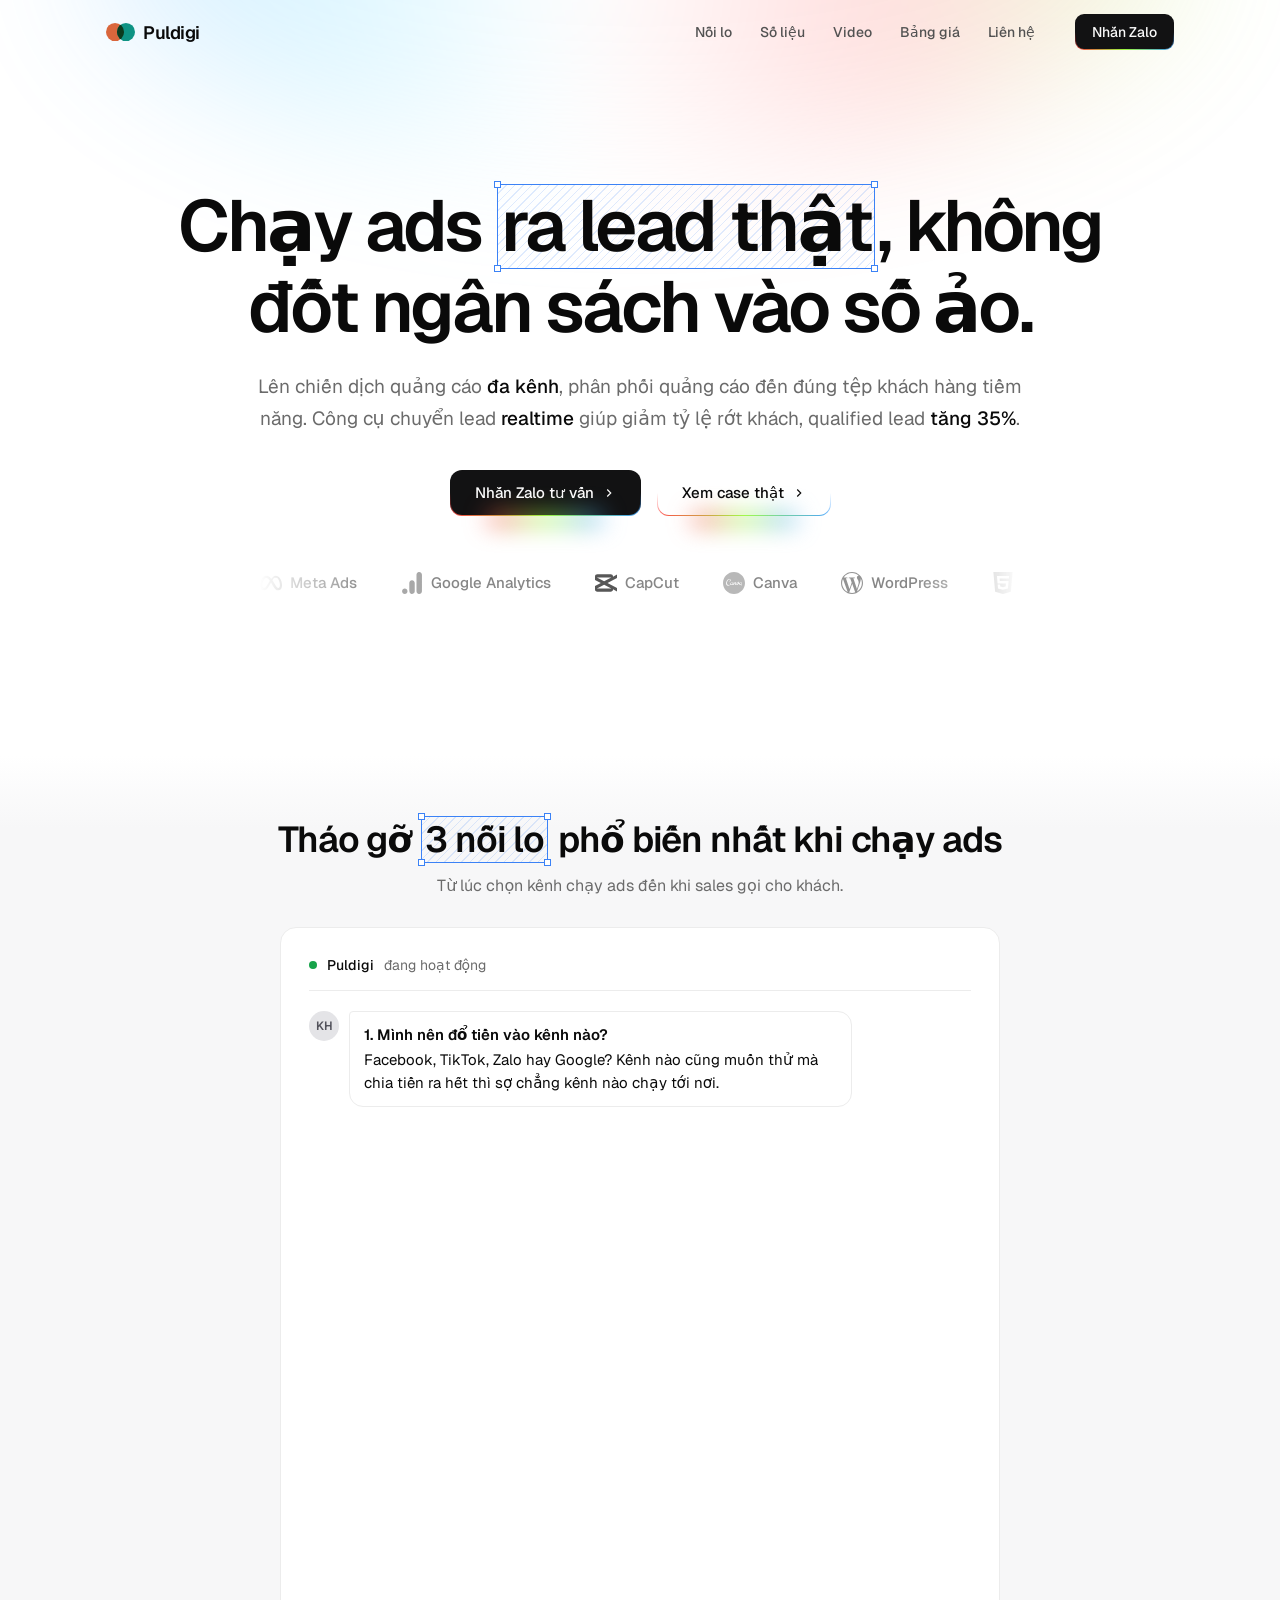
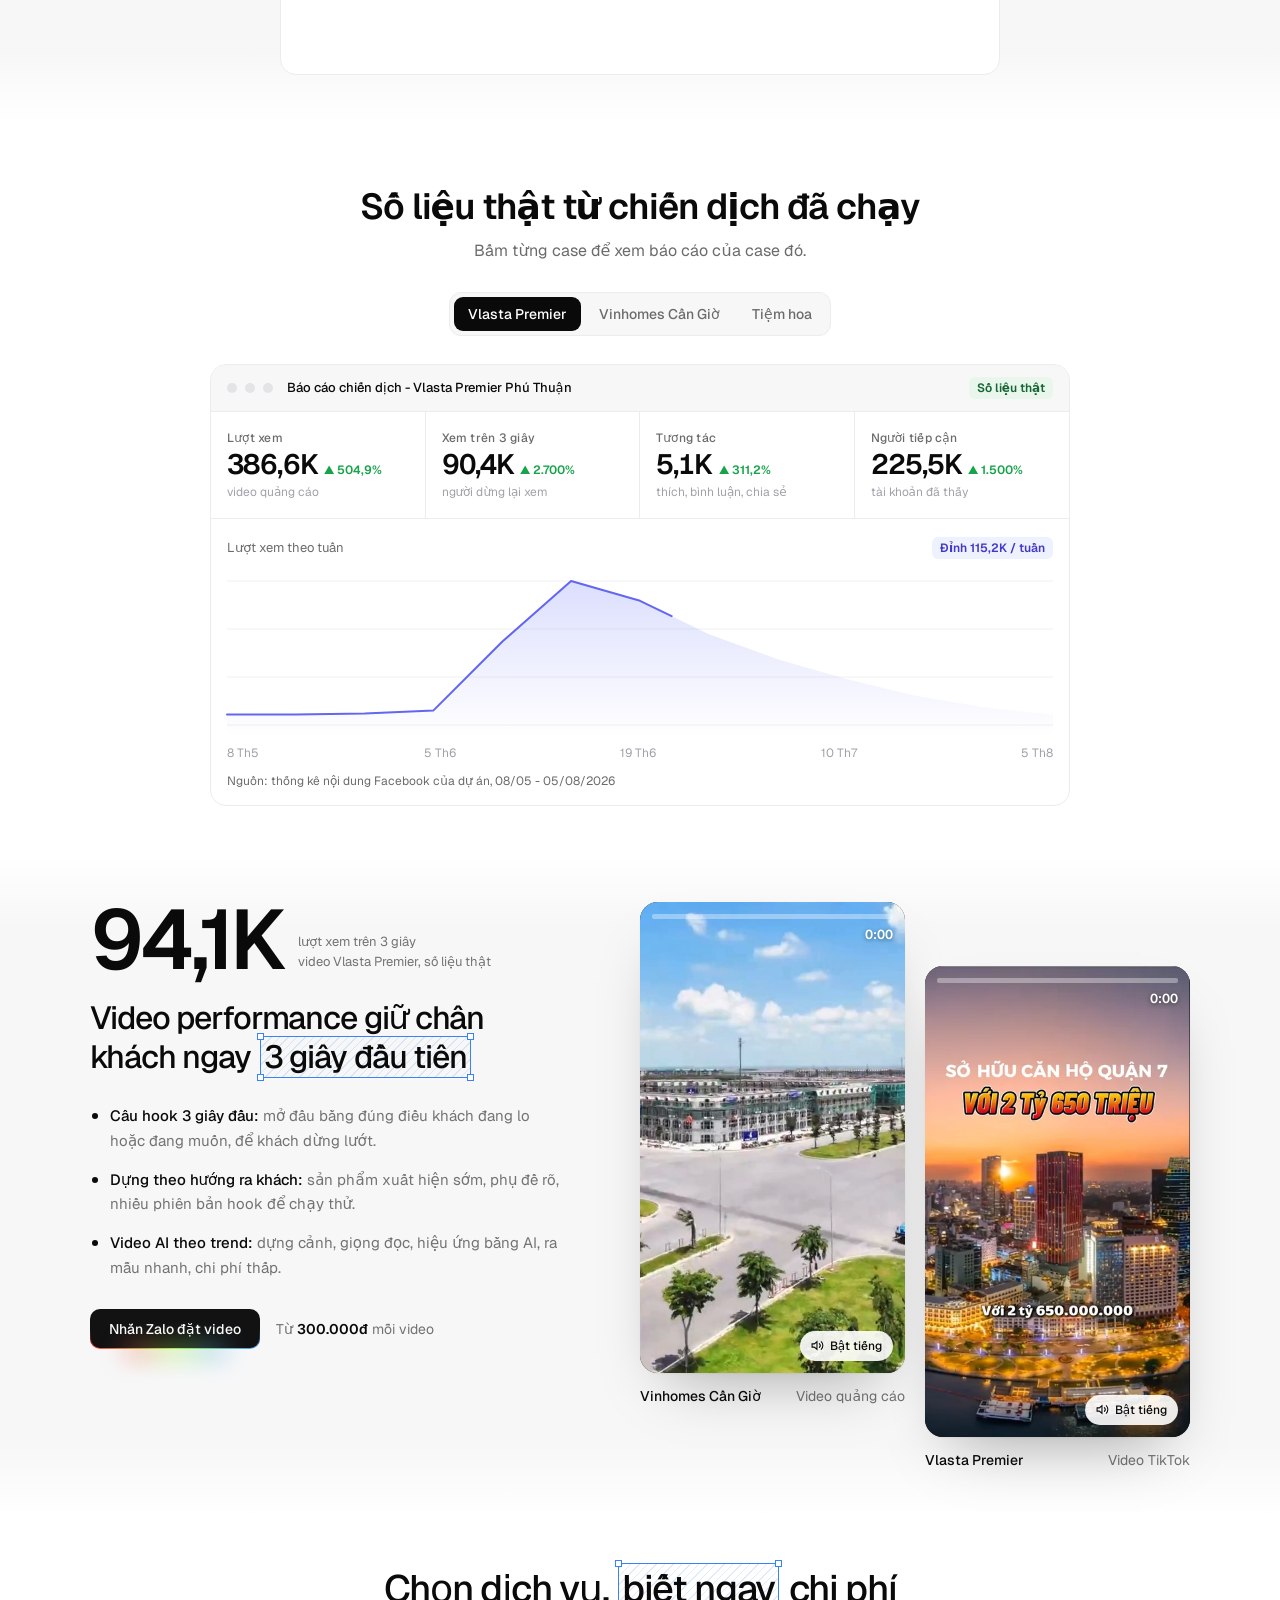
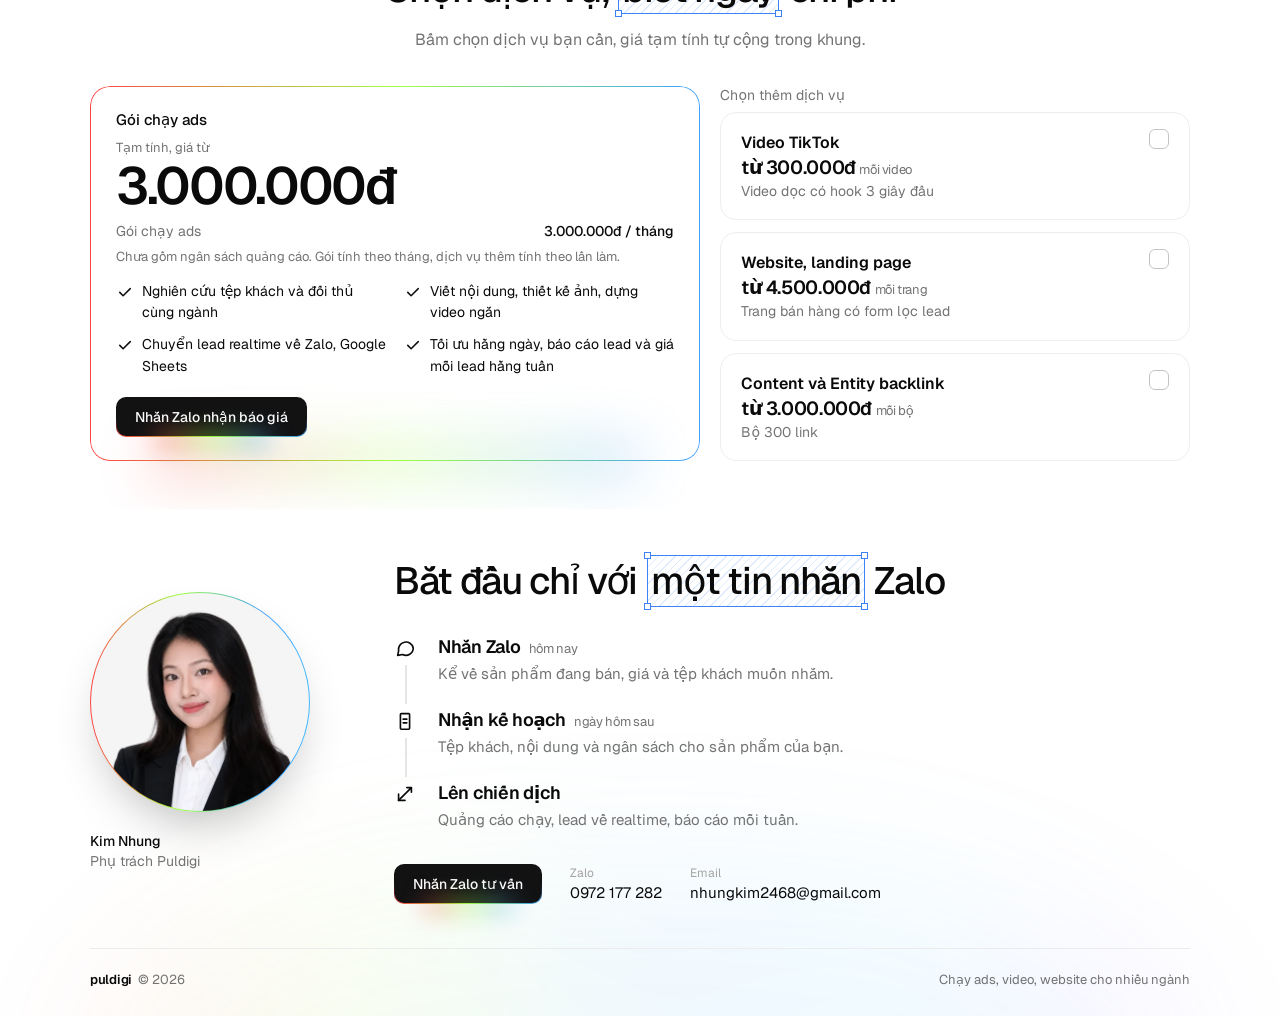
==== index.html @ b5b5df23 "Bằng chứng: Cần Giờ, Tiệm hoa hiện vòng tròn và biểu đồ với số liệu minh hoạ - Gắn nhãn "Số liệu min" ====
<!doctype html>
<html lang="vi">
<head>
<meta charset="utf-8">
<meta name="viewport" content="width=device-width, initial-scale=1">
<title>Puldigi - Chạy ads ra lead thật, không đốt ngân sách vào số ảo</title>
<meta name="description" content="Puldigi lên chiến dịch quảng cáo đa kênh, phân phối quảng cáo đến đúng tệp khách hàng tiềm năng, chuyển lead realtime. Video performance, báo cáo rõ ràng, gói chạy ads từ 3 triệu mỗi tháng.">
<meta property="og:type" content="website">
<meta property="og:title" content="Puldigi - Chạy ads ra lead thật, không đốt ngân sách vào số ảo">
<meta property="og:description" content="Chiến dịch quảng cáo đa kênh, chuyển lead realtime, video giữ chân khách ngay 3 giây đầu tiên.">
<meta property="og:image" content="https://puldigi.com/assets/og-image.jpg">
<meta property="og:url" content="https://puldigi.com">
<meta name="twitter:card" content="summary_large_image">
<link rel="icon" href="assets/favicon.ico">
<link rel="preconnect" href="https://fonts.googleapis.com">
<link rel="preconnect" href="https://fonts.gstatic.com" crossorigin>
<link href="https://fonts.googleapis.com/css2?family=Geist:wght@300;400;500;600&display=swap" rel="stylesheet">
<style>
*{box-sizing:border-box;margin:0;padding:0}
html{scroll-behavior:smooth}
body{font-family:Geist,system-ui,sans-serif;background:#fff;color:#0a0a0a;-webkit-font-smoothing:antialiased}

/* ===== s-mo-dau ===== */
#s-mo-dau{
    --bg:#fff; --ink:#0a0a0a; --muted:#6b6b6b; --line:#e8e8e8;
    --c1:hsl(0 100% 63%); --c2:hsl(270 100% 63%); --c3:hsl(210 100% 63%); --c4:hsl(195 100% 63%); --c5:hsl(90 100% 63%);
  }
#s-mo-dau{font-family:Geist,system-ui,sans-serif;background:var(--bg);color:var(--ink);-webkit-font-smoothing:antialiased}
#s-mo-dau .hero{position:relative;overflow:hidden;padding:120px 16px 96px;text-align:center}
#s-mo-dau .aura{position:absolute;left:50%;top:-260px;width:1100px;max-width:120vw;height:420px;transform:translateX(-50%);
    border-radius:50%;filter:blur(70px);opacity:.18;pointer-events:none;
    background:linear-gradient(90deg,var(--c3),var(--c4),#fff 45%,var(--c1),var(--c5))}
#s-mo-dau .badge{position:relative;display:inline-flex;align-items:center;gap:10px;height:32px;padding:0 12px;border:1px solid var(--line);
    border-radius:999px;font-size:13px;font-weight:500;color:var(--ink);background:#fff;text-decoration:none}
#s-mo-dau .badge .dot{width:6px;height:6px;border-radius:50%;background:#22c55e;box-shadow:0 0 0 3px #22c55e22}
#s-mo-dau .badge .sep{width:1px;height:14px;background:var(--line)}
#s-mo-dau h1{position:relative;max-width:820px;margin:28px auto 0;font-size:clamp(34px,5vw,52px);font-weight:600;line-height:1.2;letter-spacing:-.035em}
#s-mo-dau .lead{position:relative;max-width:640px;margin:20px auto 0;font-size:17px;line-height:1.65;color:var(--muted)}
#s-mo-dau .lead b{color:var(--ink);font-weight:500}
#s-mo-dau .ctas{position:relative;display:flex;gap:14px;justify-content:center;flex-wrap:wrap;margin-top:32px}
#s-mo-dau .btn{position:relative;display:inline-flex;align-items:center;justify-content:center;gap:8px;height:40px;padding:0 20px;
    border-radius:10px;font:500 14px/1 Geist,sans-serif;text-decoration:none;cursor:pointer;border:1px solid transparent;
    background-size:200%;isolation:isolate}
#s-mo-dau .btn::before{content:"";position:absolute;bottom:-20%;left:50%;z-index:-1;width:60%;height:20%;transform:translateX(-50%);
    background:linear-gradient(90deg,var(--c1),var(--c5),var(--c3),var(--c4),var(--c2));background-size:200%;filter:blur(12px)}
#s-mo-dau .btn-dark{color:#fafafa;
    background-image:linear-gradient(#121213,#121213),linear-gradient(#121213 50%,rgba(18,18,19,.6) 80%,rgba(18,18,19,0)),
      linear-gradient(90deg,var(--c1),var(--c5),var(--c3),var(--c4),var(--c2));
    background-origin:border-box;background-clip:padding-box,border-box,border-box}
#s-mo-dau .btn-light{color:var(--ink);
    background-image:linear-gradient(#fff,#fff),linear-gradient(#fff 50%,rgba(255,255,255,.6) 80%,rgba(255,255,255,0)),
      linear-gradient(90deg,var(--c1),var(--c5),var(--c3),var(--c4),var(--c2));
    background-origin:border-box;background-clip:padding-box,border-box,border-box}
#s-mo-dau .btn svg{width:14px;height:14px}
#s-mo-dau .btn,#s-mo-dau .btn::before{animation:rainbow 2s linear infinite}
@keyframes rainbow{0%{background-position:0}100%{background-position:200%}}
#s-mo-dau .proof{position:relative;margin-top:36px;font-size:13px;color:var(--muted)}
#s-mo-dau .proof span{display:inline-block;margin:6px 8px 0;padding:4px 10px;border:1px dashed #c9c9c9;border-radius:8px;color:#9a9a9a}
#s-mo-dau .sel{position:relative;display:inline-block;padding:0 4px;margin:0 2px}
#s-mo-dau .sel::before{content:"";position:absolute;inset:-2px 0;border:1px solid #3b82f6;
    background:repeating-linear-gradient(-45deg,rgba(59,130,246,.16) 0 1px,transparent 1px 6px);
    transform-origin:left;transform:scaleX(0);transition:transform .7s cubic-bezier(.2,.7,.2,1)}
#s-mo-dau .sel>i{position:absolute;width:7px;height:7px;background:#fff;border:1px solid #3b82f6;opacity:0;transition:opacity .3s .6s}
#s-mo-dau .sel>i:nth-of-type(1){left:-3px;top:-5px}
#s-mo-dau .sel>i:nth-of-type(2){right:-3px;top:-5px}
#s-mo-dau .sel>i:nth-of-type(3){left:-3px;bottom:-5px}
#s-mo-dau .sel>i:nth-of-type(4){right:-3px;bottom:-5px}
#s-mo-dau .sel.on::before{transform:scaleX(1)}
#s-mo-dau .sel.on>i{opacity:1}
#s-mo-dau .sel>span{position:relative}

/* ===== s-noi-lo ===== */
#s-noi-lo{--ink:#0a0a0a;--muted:#6b6b6b;--line:#ececec;--soft:#f7f7f8;--ok:#16a34a;--bad:#e5484d;
    --rb:linear-gradient(90deg,hsl(0 100% 63%),hsl(90 100% 63%),hsl(210 100% 63%),hsl(195 100% 63%),hsl(270 100% 63%))}
#s-noi-lo{font-family:Geist,system-ui,sans-serif;background:#fff;color:var(--ink);-webkit-font-smoothing:antialiased}
#s-noi-lo .tag{display:inline-block;margin:0 auto;padding:4px 10px;border-radius:999px;background:#0a0a0a;color:#fff;font-size:12px;font-weight:500}
#s-noi-lo section{padding:88px 16px;border-top:1px solid var(--line)}
#s-noi-lo .wrap{max-width:1100px;margin:0 auto}
#s-noi-lo .head{text-align:center;max-width:680px;margin:0 auto 44px}
#s-noi-lo h2{margin-top:14px;font-size:clamp(26px,3.4vw,36px);font-weight:600;line-height:1.2;letter-spacing:-.03em}
#s-noi-lo .sub{margin-top:12px;color:var(--muted);font-size:16px;line-height:1.6}
#s-noi-lo .ph{display:inline-block;padding:0 6px;border:1px dashed #c9c9c9;border-radius:6px;color:#9a9a9a}
#s-noi-lo .chat{max-width:720px;margin:0 auto;padding:28px;border:1px solid var(--line);border-radius:16px;background:var(--soft)}
#s-noi-lo .chat-top{display:flex;align-items:center;gap:10px;padding-bottom:16px;margin-bottom:20px;border-bottom:1px solid var(--line);font-size:14px;font-weight:500}
#s-noi-lo .chat-top i{width:8px;height:8px;border-radius:50%;background:var(--ok)}
#s-noi-lo .chat-top span{color:var(--muted);font-weight:400}
#s-noi-lo .msg{display:flex;gap:10px;margin-bottom:14px;opacity:0;transform:translateY(10px);transition:.5s}
#s-noi-lo .msg.in{opacity:1;transform:none}
#s-noi-lo .msg .av{flex:none;width:30px;height:30px;border-radius:50%;display:grid;place-items:center;font-size:12px;font-weight:600}
#s-noi-lo .msg .b{max-width:76%;padding:11px 14px;border-radius:14px;font-size:15px;line-height:1.55}
#s-noi-lo .msg.kh .av{background:#e4e4e7;color:#52525b}
#s-noi-lo .msg.kh .b{background:#fff;border:1px solid var(--line);border-top-left-radius:4px}
#s-noi-lo .msg.kh .b b{display:block;margin-bottom:2px;font-weight:600}
#s-noi-lo .msg.pd{flex-direction:row-reverse}
#s-noi-lo .msg.pd .av{background:#0a0a0a;color:#fff}
#s-noi-lo .msg.pd .b{background:#0a0a0a;color:#fafafa;border-top-right-radius:4px}
#s-noi-lo .msg.pd .b b{font-weight:600;background:linear-gradient(90deg,#7dd3fc,#c4b5fd,#fda4af);-webkit-background-clip:text;background-clip:text;color:transparent}
#s-noi-lo .typing{display:flex;gap:4px;padding:6px 0 0 40px}
#s-noi-lo .typing i{width:6px;height:6px;border-radius:50%;background:#a1a1aa;animation:dot 1.2s infinite}
#s-noi-lo .typing i:nth-child(2){animation-delay:.15s}
#s-noi-lo .typing i:nth-child(3){animation-delay:.3s}
@keyframes dot{0%,60%,100%{opacity:.3}30%{opacity:1}}
#s-noi-lo .switch{position:relative;display:flex;width:max-content;margin:0 auto 28px;padding:4px;border:1px solid var(--line);border-radius:12px;background:var(--soft)}
#s-noi-lo .switch button{position:relative;z-index:1;height:36px;padding:0 16px;border:0;background:none;font:500 14px Geist,sans-serif;color:var(--muted);cursor:pointer;border-radius:9px;transition:color .3s}
#s-noi-lo .switch button.on{color:#fff}
#s-noi-lo .switch .pill{position:absolute;top:4px;bottom:4px;left:4px;border-radius:9px;background:#0a0a0a;transition:.35s cubic-bezier(.4,0,.2,1)}
#s-noi-lo .rows{max-width:820px;margin:0 auto;border:1px solid var(--line);border-radius:16px;overflow:hidden}
#s-noi-lo .row{display:grid;grid-template-columns:44px 1fr;gap:14px;align-items:start;padding:20px 24px;border-bottom:1px solid var(--line)}
#s-noi-lo .row:last-child{border-bottom:0}
#s-noi-lo .ic{width:32px;height:32px;border-radius:9px;display:grid;place-items:center;transition:.35s}
#s-noi-lo .ic svg{width:16px;height:16px}
#s-noi-lo .row h3{font-size:18px;font-weight:600;letter-spacing:-.01em;line-height:1.35}
#s-noi-lo .row p{margin-top:4px;color:var(--muted);font-size:15px;line-height:1.55}
#s-noi-lo .fade{transition:opacity .25s}
#s-noi-lo .rows.before .ic{background:#fdecec;color:var(--bad)}
#s-noi-lo .rows.after .ic{background:#e8f6ec;color:var(--ok)}
#s-noi-lo .split{display:grid;grid-template-columns:1fr 1.25fr;gap:56px;align-items:start}
#s-noi-lo .split .head{text-align:left;margin:0;position:sticky;top:40px}
#s-noi-lo .closer{margin-top:22px;padding:16px 18px;border-radius:12px;background:var(--soft);font-size:15px;line-height:1.6}
#s-noi-lo .acc{border-top:1px solid var(--line)}
#s-noi-lo .item{position:relative;border-bottom:1px solid var(--line);cursor:pointer}
#s-noi-lo .item::after{content:"";position:absolute;left:0;bottom:-1px;height:1px;width:0;background:var(--rb);transition:width .5s}
#s-noi-lo .item.open::after{width:100%}
#s-noi-lo .q{display:grid;grid-template-columns:48px 1fr 20px;gap:12px;align-items:center;padding:22px 0}
#s-noi-lo .num{font-size:14px;color:#a1a1aa;font-variant-numeric:tabular-nums}
#s-noi-lo .q h3{font-size:19px;font-weight:600;letter-spacing:-.01em;line-height:1.35}
#s-noi-lo .plus{width:20px;height:20px;transition:transform .3s;color:#a1a1aa}
#s-noi-lo .item.open .plus{transform:rotate(45deg);color:var(--ink)}
#s-noi-lo .a{display:grid;grid-template-rows:0fr;transition:grid-template-rows .35s}
#s-noi-lo .item.open .a{grid-template-rows:1fr}
#s-noi-lo .a>div{overflow:hidden;padding-left:60px}
#s-noi-lo .a p{color:var(--muted);font-size:15px;line-height:1.6}
#s-noi-lo .fix{display:flex;gap:10px;margin:12px 0 22px;padding:12px 14px;border-radius:10px;background:#f2faf4;color:#14532d;font-size:15px;line-height:1.55}
#s-noi-lo .fix svg{flex:none;width:16px;height:16px;margin-top:3px;color:var(--ok)}
@media (max-width:800px){#s-noi-lo .split{grid-template-columns:1fr;gap:28px}
#s-noi-lo .split .head{position:static}
#s-noi-lo .msg .b{max-width:88%}}

/* ===== s-bang-chung ===== */
#s-bang-chung{--ink:#0a0a0a;--muted:#6b6b6b;--line:#ececec;--soft:#f7f7f8;
    --rb:linear-gradient(90deg,hsl(0 100% 63%),hsl(90 100% 63%),hsl(210 100% 63%),hsl(195 100% 63%),hsl(270 100% 63%))}
#s-bang-chung{font-family:Geist,system-ui,sans-serif;background:#fff;color:var(--ink);-webkit-font-smoothing:antialiased}
#s-bang-chung img{display:block;width:100%;height:100%;object-fit:cover}
#s-bang-chung section{padding:88px 16px;border-top:1px solid var(--line)}
#s-bang-chung .wrap{max-width:1100px;margin:0 auto}
#s-bang-chung .head{text-align:center;max-width:680px;margin:0 auto 40px}
#s-bang-chung .tag{display:inline-block;padding:4px 10px;border-radius:999px;background:#0a0a0a;color:#fff;font-size:12px;font-weight:500}
#s-bang-chung h2{margin-top:14px;font-size:clamp(26px,3.4vw,36px);font-weight:600;line-height:1.2;letter-spacing:-.03em}
#s-bang-chung .sub{margin-top:10px;color:var(--muted);font-size:16px;line-height:1.6}
#s-bang-chung .ph{display:inline-flex;align-items:center;justify-content:center;border:1px dashed #c9c9c9;border-radius:8px;color:#9a9a9a;font-size:13px}
#s-bang-chung .lbl{font-size:12px;color:var(--muted);font-weight:500;letter-spacing:.02em}
#s-bang-chung .num{font-size:28px;font-weight:600;letter-spacing:-.03em;font-variant-numeric:tabular-nums}
#s-bang-chung .bento{display:grid;grid-template-columns:repeat(4,1fr);grid-auto-rows:190px;gap:14px}
#s-bang-chung .tile{position:relative;overflow:hidden;border:1px solid var(--line);border-radius:16px;background:var(--soft)}
#s-bang-chung .tile img{transition:transform .5s}
#s-bang-chung .tile:hover img{transform:scale(1.05)}
#s-bang-chung .tile .cap{position:absolute;left:12px;bottom:12px;padding:5px 10px;border-radius:8px;background:rgba(255,255,255,.92);font-size:13px;font-weight:500}
#s-bang-chung .big{grid-column:span 2;grid-row:span 2;display:grid;grid-template-columns:1fr 1.15fr;background:#fff}
#s-bang-chung .big .media{position:relative;overflow:hidden;background:#111}
#s-bang-chung .big .play{position:absolute;inset:0;margin:auto;width:52px;height:52px;border-radius:50%;background:rgba(255,255,255,.92);display:grid;place-items:center}
#s-bang-chung .big .play svg{width:18px;height:18px;margin-left:3px}
#s-bang-chung .big .info{padding:22px;display:flex;flex-direction:column;gap:14px}
#s-bang-chung .big h3{font-size:20px;font-weight:600;letter-spacing:-.01em;line-height:1.3}
#s-bang-chung .big .meta{font-size:13px;color:var(--muted);margin-top:-8px}
#s-bang-chung .stats{display:grid;grid-template-columns:1fr 1fr;gap:14px 10px}
#s-bang-chung .stats .num{font-size:24px}
#s-bang-chung .wide{grid-column:span 2}
#s-bang-chung .quote{padding:20px;display:flex;flex-direction:column;justify-content:space-between;background:#fff}
#s-bang-chung .quote .ph{height:100%;padding:12px;text-align:center}
#s-bang-chung .tabs{display:flex;gap:4px;width:max-content;margin:0 auto 28px;padding:4px;border:1px solid var(--line);border-radius:12px;background:var(--soft)}
#s-bang-chung .tabs button{height:34px;padding:0 14px;border:0;border-radius:9px;background:none;font:500 14px Geist,sans-serif;color:var(--muted);cursor:pointer}
#s-bang-chung .tabs button.on{background:#0a0a0a;color:#fff}
#s-bang-chung .report{max-width:860px;margin:0 auto}
#s-bang-chung .dash{border:1px solid var(--line);border-radius:16px;overflow:hidden}
#s-bang-chung .dash-top{display:flex;align-items:center;gap:8px;padding:12px 16px;border-bottom:1px solid var(--line);background:var(--soft);font-size:13px;color:var(--muted)}
#s-bang-chung .dash-top i{width:10px;height:10px;border-radius:50%;background:#e4e4e7}
#s-bang-chung .dash-top b{margin-left:6px;color:var(--ink);font-weight:500}
#s-bang-chung .kpis{display:grid;grid-template-columns:repeat(3,1fr);border-bottom:1px solid var(--line)}
#s-bang-chung .kpis>div{padding:18px 16px;border-right:1px solid var(--line)}
#s-bang-chung .kpis>div:last-child{border-right:0}
#s-bang-chung .kpis.k4{grid-template-columns:repeat(4,1fr)}
#s-bang-chung .kpis .sm{font-size:12px;color:#a1a1aa;margin-top:2px}
@keyframes grow{from{transform:scaleY(0)}}
#s-bang-chung .lc{padding:18px 16px 0}
#s-bang-chung .lc-head{display:flex;justify-content:space-between;align-items:center;font-size:13px;color:var(--muted);margin-bottom:8px}
#s-bang-chung .lc-head .peak{padding:3px 8px;border-radius:6px;background:#eef2ff;color:#4338ca;font-weight:600;font-size:12px}
#s-bang-chung #lcsvg{display:block;width:100%;height:170px;overflow:visible}
#s-bang-chung #lcline{stroke-dasharray:1;stroke-dashoffset:1}
#s-bang-chung #lcline.go{animation:draw 1.6s cubic-bezier(.4,0,.2,1) forwards}
#s-bang-chung #lcarea{opacity:0;transition:opacity .8s .6s}
#s-bang-chung #lcarea.go{opacity:1}
@keyframes draw{to{stroke-dashoffset:0}}
#s-bang-chung .lc-x{display:flex;justify-content:space-between;padding:8px 0 0;font-size:12px;color:#a1a1aa}
#s-bang-chung .up{display:inline-block;margin-left:6px;font-size:12px;font-weight:600;color:#16a34a;vertical-align:middle}
#s-bang-chung .dash-foot{display:flex;justify-content:space-between;padding:12px 16px 16px;font-size:12px;color:var(--muted)}
#s-bang-chung .empty{display:none;max-width:860px;margin:0 auto;height:380px}
#s-bang-chung .empty .ph{width:100%;height:100%;font-size:15px}
#s-bang-chung .strip{display:grid;grid-template-columns:repeat(4,1fr);max-width:960px;margin:0 auto 40px;border:1px solid var(--line);border-radius:16px}
#s-bang-chung .strip>div{padding:22px;text-align:center;border-right:1px solid var(--line)}
#s-bang-chung .strip>div:last-child{border-right:0}
#s-bang-chung .strip .num{font-size:34px}
#s-bang-chung .mq{overflow:hidden;-webkit-mask:linear-gradient(90deg,transparent,#000 8%,#000 92%,transparent);mask:linear-gradient(90deg,transparent,#000 8%,#000 92%,transparent)}
#s-bang-chung .mq + .mq{margin-top:14px}
#s-bang-chung .track{display:flex;width:max-content;animation:run 50s linear infinite}
#s-bang-chung .mq.rev .track{animation-direction:reverse}
#s-bang-chung .mq:hover .track{animation-play-state:paused}
#s-bang-chung .card{flex:none;width:220px;height:150px;margin-right:14px;border-radius:14px;overflow:hidden;border:1px solid var(--line);position:relative}
#s-bang-chung .card .cap{position:absolute;left:10px;bottom:10px;padding:4px 9px;border-radius:7px;background:rgba(255,255,255,.92);font-size:12px;font-weight:500}
@keyframes run{to{transform:translateX(-50%)}}
@media (max-width:820px){#s-bang-chung .tabs{max-width:100%}
#s-bang-chung .tabs button{padding:0 10px;font-size:13px}
#s-bang-chung .dash-top i{display:none}
#s-bang-chung .bento{grid-template-columns:1fr 1fr;grid-auto-rows:150px}
#s-bang-chung .big{grid-column:span 2;grid-row:span 3;grid-template-columns:1fr}
#s-bang-chung .strip{grid-template-columns:1fr 1fr}
#s-bang-chung .strip>div:nth-child(2){border-right:0}
#s-bang-chung .strip>div:nth-child(-n+2){border-bottom:1px solid var(--line)}
#s-bang-chung .kpis.k4{grid-template-columns:1fr 1fr}
#s-bang-chung .kpis>div:nth-child(2n){border-right:0}
#s-bang-chung .kpis>div:nth-child(-n+2){border-bottom:1px solid var(--line)}}

/* ===== s-video ===== */
#s-video{--ink:#0a0a0a;--muted:#737373;--faint:#a3a3a3;--line:#ededed;--mat:#f5f5f4}
#s-video{font-family:Geist,system-ui,sans-serif;background:#fff;color:var(--ink);-webkit-font-smoothing:antialiased}
#s-video img,#s-video video{display:block;width:100%;height:100%;object-fit:cover}
#s-video section{padding:72px 16px}
#s-video section + section{border-top:1px solid var(--line)}
#s-video .wrap{max-width:1100px;margin:0 auto}
#s-video .eyebrow{font-size:12px;letter-spacing:.14em;text-transform:uppercase;color:var(--faint)}
#s-video h2{margin-top:0;font-size:clamp(28px,3.4vw,38px);font-weight:500;line-height:1.2;letter-spacing:-.035em}
#s-video .lead{margin-top:16px;color:var(--muted);font-size:16px;line-height:1.7}
#s-video .cap{display:flex;justify-content:space-between;gap:12px;margin-top:14px;font-size:14px}
#s-video .cap b{font-weight:500}
#s-video .cap span{color:var(--muted)}
#s-video .vgrid{display:grid;grid-template-columns:1fr 1.15fr;gap:72px;align-items:start}
#s-video .vtext{position:sticky;top:48px}
#s-video .dots{list-style:none;margin-top:28px;display:flex;flex-direction:column;gap:14px}
#s-video .dots li{position:relative;padding-left:20px;font-size:15px;line-height:1.65;color:#737373}
#s-video .dots li::before{content:"";position:absolute;left:2px;top:.62em;width:6px;height:6px;border-radius:50%;background:#0a0a0a}
#s-video .dots b{color:#0a0a0a;font-weight:500}
#s-video .points{margin-top:32px;border-top:1px solid var(--line)}
#s-video .pt{padding:18px 0;border-bottom:1px solid var(--line)}
#s-video .pt h3{font-size:17px;font-weight:600;letter-spacing:-.01em}
#s-video .pt p{margin-top:4px;color:var(--muted);font-size:15px;line-height:1.6}
#s-video .proof{display:flex;align-items:center;gap:14px;margin-top:28px;padding:16px 18px;border:1px solid var(--line);border-radius:14px}
#s-video .proof .big{font-size:28px;font-weight:600;letter-spacing:-.03em}
#s-video .proof .sm{font-size:13px;color:var(--muted);line-height:1.5}
#s-video .vfoot{display:flex;align-items:center;gap:16px;margin-top:28px;flex-wrap:wrap}
#s-video .price{font-size:14px;color:var(--muted)}
#s-video .price b{color:var(--ink);font-weight:600}
#s-video .btn{position:relative;display:inline-flex;align-items:center;gap:8px;height:40px;padding:0 18px;border-radius:10px;font:500 14px Geist,sans-serif;text-decoration:none;color:#fafafa;
    border:1px solid transparent;isolation:isolate;background-size:200%;
    background-image:linear-gradient(#121213,#121213),linear-gradient(#121213 50%,rgba(18,18,19,.6) 80%,rgba(18,18,19,0)),linear-gradient(90deg,hsl(0 100% 63%),hsl(90 100% 63%),hsl(210 100% 63%),hsl(195 100% 63%),hsl(270 100% 63%));
    background-origin:border-box;background-clip:padding-box,border-box,border-box;animation:rainbow 2s linear infinite}
#s-video .btn::before{content:"";position:absolute;bottom:-20%;left:50%;z-index:-1;width:60%;height:20%;transform:translateX(-50%);filter:blur(12px);background-size:200%;
    background-image:linear-gradient(90deg,hsl(0 100% 63%),hsl(90 100% 63%),hsl(210 100% 63%),hsl(195 100% 63%),hsl(270 100% 63%));animation:rainbow 2s linear infinite}
@keyframes rainbow{0%{background-position:0}100%{background-position:200%}}
#s-video .vids{display:grid;grid-template-columns:1fr 1fr;gap:20px}
#s-video .vids figure:nth-child(2){margin-top:64px}
#s-video .vframe{position:relative;aspect-ratio:9/16;border-radius:18px;overflow:hidden;background:#111;cursor:pointer;
    box-shadow:0 1px 2px rgba(0,0,0,.05),0 30px 60px -28px rgba(0,0,0,.35)}
#s-video .vframe video{transition:transform 1.2s cubic-bezier(.2,.7,.2,1)}
#s-video .vframe:hover video{transform:scale(1.03)}
#s-video .sound{position:absolute;right:12px;bottom:12px;display:flex;align-items:center;gap:6px;height:30px;padding:0 11px;border-radius:999px;
    background:rgba(255,255,255,.9);font-size:12px;font-weight:500;color:var(--ink)}
#s-video .sound svg{width:13px;height:13px}
#s-video .vslot{aspect-ratio:9/16;border-radius:18px;border:1px dashed #d4d4d4;display:grid;place-items:center;text-align:center;padding:20px;color:var(--faint);font-size:13px;line-height:1.6}
#s-video .ihead{display:flex;justify-content:space-between;align-items:flex-end;gap:40px;margin-bottom:56px}
#s-video .ihead .lead{max-width:440px;margin-top:0}
#s-video .tags{display:flex;gap:8px;flex-wrap:wrap;margin-top:18px}
#s-video .tags span{height:30px;display:inline-flex;align-items:center;padding:0 12px;border:1px solid var(--line);border-radius:999px;font-size:13px;color:#525252}
#s-video .gal{display:grid;grid-template-columns:repeat(4,1fr);gap:28px}
#s-video .frame{background:var(--mat);padding:22px;border-radius:4px;aspect-ratio:4/5}
#s-video .frame .in{width:100%;height:100%;overflow:hidden;box-shadow:0 12px 30px -14px rgba(0,0,0,.25)}
#s-video .frame img{transition:transform 1.2s cubic-bezier(.2,.7,.2,1)}
#s-video .art:hover .frame img{transform:scale(1.05)}
#s-video .gal .art:nth-child(even){margin-top:48px}
#s-video .lb{position:fixed;inset:0;z-index:99;display:grid;place-items:center;background:rgba(10,10,10,.82);opacity:0;pointer-events:none;transition:opacity .3s}
#s-video .lb.open{opacity:1;pointer-events:auto}
#s-video .lb .box{width:min(380px,86vw);aspect-ratio:9/16;border-radius:16px;overflow:hidden;background:#000}
#s-video .lb .x{position:absolute;top:20px;right:20px;width:40px;height:40px;border-radius:50%;border:0;background:#fff;cursor:pointer;font-size:20px}
@media (max-width:860px){#s-video section{padding:56px 16px}
#s-video .vgrid{grid-template-columns:1fr;gap:40px}
#s-video .vtext{position:static}
#s-video .vids{gap:12px}
#s-video .vids figure:nth-child(2){margin-top:32px}
#s-video .ihead{flex-direction:column;align-items:flex-start;gap:16px;margin-bottom:36px}
#s-video .gal{grid-template-columns:1fr 1fr;gap:16px}
#s-video .gal .art:nth-child(even){margin-top:28px}
#s-video .frame{padding:12px}
#s-video .cap{font-size:13px;flex-direction:column;gap:2px}}
#s-video .sel{position:relative;display:inline-block;padding:0 4px;margin:0 2px}
#s-video .sel::before{content:"";position:absolute;inset:-2px 0;border:1px solid #3b82f6;
    background:repeating-linear-gradient(-45deg,rgba(59,130,246,.16) 0 1px,transparent 1px 6px);
    transform-origin:left;transform:scaleX(0);transition:transform .7s cubic-bezier(.2,.7,.2,1)}
#s-video .sel>i{position:absolute;width:7px;height:7px;background:#fff;border:1px solid #3b82f6;opacity:0;transition:opacity .3s .6s}
#s-video .sel>i:nth-of-type(1){left:-3px;top:-5px}
#s-video .sel>i:nth-of-type(2){right:-3px;top:-5px}
#s-video .sel>i:nth-of-type(3){left:-3px;bottom:-5px}
#s-video .sel>i:nth-of-type(4){right:-3px;bottom:-5px}
#s-video .sel.on::before{transform:scaleX(1)}
#s-video .sel.on>i{opacity:1}
#s-video .sel>span{position:relative}
#s-video .stag{display:inline-block;margin-bottom:26px;padding:4px 10px;border-radius:999px;background:#0a0a0a;color:#fff;font-size:12px;font-weight:500}
#s-video .rb{background:linear-gradient(90deg,hsl(0 100% 63%),hsl(90 100% 63%),hsl(210 100% 63%),hsl(195 100% 63%),hsl(270 100% 63%))}
#s-video .hk{display:grid;grid-template-columns:1fr 1fr;gap:20px}
#s-video .hk figure:nth-child(2){margin-top:64px}
#s-video .hk .vframe{position:relative}
#s-video .tl{position:absolute;left:12px;right:12px;top:12px;height:5px;border-radius:2px;background:rgba(255,255,255,.35);overflow:hidden}
#s-video .tl .zone{position:absolute;left:0;top:0;bottom:0;opacity:.95}
#s-video .tl .play{position:absolute;left:0;top:0;bottom:0;width:0;background:#fff}
#s-video .hookchip{position:absolute;left:12px;top:26px;display:flex;align-items:center;gap:6px;height:26px;padding:0 10px;border-radius:999px;background:rgba(10,10,10,.72);color:#fff;font-size:12px;font-weight:500;opacity:0;transform:translateY(-4px);transition:.3s}
#s-video .hookchip.on{opacity:1;transform:none}
#s-video .hookchip i{width:6px;height:6px;border-radius:50%;background:#4ade80;animation:blink 1s infinite}
@keyframes blink{50%{opacity:.3}}
#s-video .clock{position:absolute;right:12px;top:24px;font:600 13px Geist,sans-serif;color:#fff;font-variant-numeric:tabular-nums;text-shadow:0 1px 4px rgba(0,0,0,.5)}
#s-video .fan{position:relative;height:600px}
#s-video .fan figure{position:absolute;top:30px;width:270px;transition:transform .7s cubic-bezier(.2,.7,.2,1)}
#s-video .fan figure:nth-child(1){left:50%;transform:translateX(-88%) rotate(-7deg)}
#s-video .fan figure:nth-child(2){left:50%;transform:translateX(-12%) rotate(6deg) translateY(30px)}
#s-video .fan:hover figure:nth-child(1){transform:translateX(-104%) rotate(-2deg)}
#s-video .fan:hover figure:nth-child(2){transform:translateX(4%) rotate(2deg) translateY(10px)}
#s-video .fan .ghost{position:absolute;top:60px;left:50%;width:240px;aspect-ratio:9/16;transform:translateX(-50%) rotate(-1deg);border-radius:18px;border:1px dashed #d4d4d4;display:grid;place-items:center;color:#a3a3a3;font-size:13px;text-align:center;padding:20px;z-index:0}
#s-video .fan figure{z-index:1}
#s-video .fname{position:absolute;left:12px;top:12px;height:26px;display:flex;align-items:center;padding:0 10px;border-radius:999px;background:rgba(255,255,255,.9);font-size:12px;font-weight:500;color:#0a0a0a}
#s-video .feedwrap{display:flex;justify-content:center;gap:22px;align-items:center}
#s-video .feed{position:relative;width:320px;aspect-ratio:9/16;border-radius:22px;overflow:hidden;background:#111;box-shadow:0 1px 2px rgba(0,0,0,.05),0 30px 60px -28px rgba(0,0,0,.35)}
#s-video .track{position:absolute;inset:0;transition:transform .8s cubic-bezier(.7,0,.2,1)}
#s-video .slide{position:absolute;left:0;width:100%;height:100%}
#s-video .slide:nth-child(2){top:100%}
#s-video .ov{position:absolute;left:14px;right:60px;bottom:16px;color:#fff;text-shadow:0 1px 6px rgba(0,0,0,.5)}
#s-video .ov b{display:block;font-size:15px;font-weight:600}
#s-video .ov span{font-size:13px;opacity:.9}
#s-video .side{position:absolute;right:12px;bottom:20px;display:flex;flex-direction:column;gap:16px;align-items:center;color:#fff;font-size:11px;text-shadow:0 1px 4px rgba(0,0,0,.5)}
#s-video .side div{display:flex;flex-direction:column;align-items:center;gap:3px}
#s-video .side svg{width:24px;height:24px;filter:drop-shadow(0 1px 3px rgba(0,0,0,.4))}
#s-video .pips{display:flex;flex-direction:column;gap:8px}
#s-video .pips i{width:6px;height:22px;border-radius:3px;background:#e5e5e5;transition:.4s}
#s-video .pips i.on{background:#0a0a0a}
#s-video .swipe{position:absolute;left:50%;top:16px;transform:translateX(-50%);height:26px;padding:0 10px;border-radius:999px;background:rgba(10,10,10,.55);color:#fff;font-size:12px;display:flex;align-items:center;gap:6px}
@media (max-width:860px){#s-video .fan{height:470px}
#s-video .fan figure{width:200px}
#s-video .feed{width:260px}}
#s-video .stag{display:inline-block;margin-bottom:26px;padding:4px 10px;border-radius:999px;background:#0a0a0a;color:#fff;font-size:12px;font-weight:500}
#s-video .stat{display:flex;align-items:center;gap:14px;margin-top:28px}
#s-video .stat .big{font-size:30px;font-weight:600;letter-spacing:-.03em}
#s-video .stat .sm{font-size:13px;color:#737373;line-height:1.5}
#s-video .hooks{margin-top:22px;display:flex;flex-direction:column;gap:18px}
#s-video .hooks blockquote{position:relative;padding-left:18px;font-size:clamp(18px,1.8vw,21px);font-weight:500;line-height:1.4;letter-spacing:-.015em}
#s-video .hooks blockquote::before{content:"";position:absolute;left:0;top:4px;bottom:4px;width:3px;border-radius:2px;background:linear-gradient(180deg,hsl(0 100% 63%),hsl(90 100% 63%),hsl(210 100% 63%),hsl(270 100% 63%))}
#s-video .hooks cite{display:block;margin-top:4px;font-style:normal;font-size:13px;font-weight:400;color:#a3a3a3}
#s-video .also{margin-top:22px;font-size:14px;color:#737373}
#s-video .hero-num{display:flex;align-items:flex-end;gap:16px;margin-bottom:22px}
#s-video .hero-num .n{font-size:clamp(56px,7vw,84px);font-weight:600;letter-spacing:-.05em;line-height:.9}
#s-video .hero-num .c{font-size:13px;color:#737373;line-height:1.5;padding-bottom:6px}
#s-video .h2s{font-size:clamp(24px,2.8vw,32px)}

/* ===== s-bang-gia ===== */
#s-bang-gia{--ink:#0a0a0a;--muted:#737373;--faint:#a3a3a3;--line:#ededed;
    --rb:linear-gradient(90deg,hsl(0 100% 63%),hsl(90 100% 63%),hsl(210 100% 63%),hsl(195 100% 63%),hsl(270 100% 63%))}
#s-bang-gia{font-family:Geist,system-ui,sans-serif;background:#fff;color:var(--ink);-webkit-font-smoothing:antialiased}
#s-bang-gia section{padding:72px 16px;border-top:1px solid var(--line)}
#s-bang-gia .wrap{max-width:1100px;margin:0 auto}
#s-bang-gia .stag{display:inline-block;margin-bottom:26px;padding:4px 10px;border-radius:999px;background:#0a0a0a;color:#fff;font-size:12px;font-weight:500}
#s-bang-gia h2{font-size:clamp(28px,3.4vw,38px);font-weight:500;line-height:1.25;letter-spacing:-.035em}
#s-bang-gia .lead{margin-top:14px;color:var(--muted);font-size:16px;line-height:1.7;max-width:520px}
#s-bang-gia .ph{display:inline-flex;align-items:center;height:22px;padding:0 8px;border:1px dashed #d4d4d4;border-radius:6px;font-size:12px;color:var(--faint);vertical-align:middle;margin-left:6px}
#s-bang-gia .sel{position:relative;display:inline-block;padding:0 4px;margin:0 2px}
#s-bang-gia .sel::before{content:"";position:absolute;inset:-2px 0;border:1px solid #3b82f6;background:repeating-linear-gradient(-45deg,rgba(59,130,246,.16) 0 1px,transparent 1px 6px);transform-origin:left;transform:scaleX(0);transition:transform .7s cubic-bezier(.2,.7,.2,1)}
#s-bang-gia .sel>i{position:absolute;width:7px;height:7px;background:#fff;border:1px solid #3b82f6;opacity:0;transition:opacity .3s .6s}
#s-bang-gia .sel>i:nth-of-type(1){left:-3px;top:-5px}
#s-bang-gia .sel>i:nth-of-type(2){right:-3px;top:-5px}
#s-bang-gia .sel>i:nth-of-type(3){left:-3px;bottom:-5px}
#s-bang-gia .sel>i:nth-of-type(4){right:-3px;bottom:-5px}
#s-bang-gia .sel.on::before{transform:scaleX(1)}
#s-bang-gia .sel.on>i{opacity:1}
#s-bang-gia .sel>span{position:relative}
#s-bang-gia .btn{position:relative;display:inline-flex;align-items:center;gap:8px;height:40px;padding:0 18px;border-radius:10px;font:500 14px Geist,sans-serif;text-decoration:none;color:#fafafa;border:1px solid transparent;isolation:isolate;background-size:200%;
    background-image:linear-gradient(#121213,#121213),linear-gradient(#121213 50%,rgba(18,18,19,.6) 80%,rgba(18,18,19,0)),var(--rb);background-origin:border-box;background-clip:padding-box,border-box,border-box;animation:rainbow 2s linear infinite}
#s-bang-gia .btn::before{content:"";position:absolute;bottom:-20%;left:50%;z-index:-1;width:60%;height:20%;transform:translateX(-50%);filter:blur(12px);background:var(--rb);background-size:200%;animation:rainbow 2s linear infinite}
@keyframes rainbow{0%{background-position:0}100%{background-position:200%}}
#s-bang-gia .check{flex:none;width:18px;height:18px;margin-top:2px;color:var(--ink)}
#s-bang-gia .a-grid{display:grid;grid-template-columns:1fr 1fr;gap:64px;margin-top:48px;align-items:start}
#s-bang-gia .pname{font-size:15px;font-weight:500}
#s-bang-gia .price{display:flex;align-items:baseline;gap:8px;margin-top:10px}
#s-bang-gia .price .from{font-size:15px;color:var(--muted)}
#s-bang-gia .price .n{font-size:clamp(44px,5.4vw,64px);font-weight:600;letter-spacing:-.045em;line-height:1}
#s-bang-gia .price .u{font-size:16px;color:var(--muted)}
#s-bang-gia .note{margin-top:10px;font-size:14px;color:var(--muted)}
#s-bang-gia .a-cta{margin-top:28px}
#s-bang-gia .inc{list-style:none;display:flex;flex-direction:column;gap:14px}
#s-bang-gia .inc li{display:flex;gap:12px;font-size:16px;line-height:1.55}
#s-bang-gia .inc li span{color:var(--muted)}
#s-bang-gia .send{margin-top:20px;padding-top:18px;border-top:1px solid var(--line);font-size:14px;color:var(--muted);line-height:1.6}
#s-bang-gia .send b{color:var(--ink);font-weight:500}
#s-bang-gia .menu-h{margin-top:64px;font-size:20px;font-weight:600;letter-spacing:-.01em}
#s-bang-gia .menu{margin-top:14px}
#s-bang-gia .mrow{display:flex;align-items:baseline;gap:14px;padding:18px 0;border-bottom:1px solid var(--line)}
#s-bang-gia .mrow .t{font-size:17px;font-weight:500}
#s-bang-gia .mrow .d{font-size:14px;color:var(--muted)}
#s-bang-gia .mrow .dots{flex:1;border-bottom:1px dotted #d4d4d4;transform:translateY(-4px)}
#s-bang-gia .mrow .p{font-size:17px;font-weight:600;white-space:nowrap}
#s-bang-gia .mrow .p small{font-size:13px;font-weight:400;color:var(--muted)}
#s-bang-gia .b-head{text-align:center;max-width:640px;margin:0 auto}
#s-bang-gia .b-head .lead{margin:14px auto 0}
#s-bang-gia .b-grid{display:grid;grid-template-columns:1.3fr 1fr;gap:20px;margin-top:48px}
#s-bang-gia .rbcard{position:relative;padding:32px;border-radius:20px;background:#fff;isolation:isolate}
#s-bang-gia .rbcard::before{content:"";position:absolute;inset:0;border-radius:20px;padding:1px;background:var(--rb);background-size:200%;animation:rainbow 3s linear infinite;
    -webkit-mask:linear-gradient(#000 0 0) content-box,linear-gradient(#000 0 0);-webkit-mask-composite:xor;mask-composite:exclude;z-index:-1}
#s-bang-gia .rbcard::after{content:"";position:absolute;left:10%;right:10%;bottom:-14px;height:30px;background:var(--rb);background-size:200%;filter:blur(28px);opacity:.35;z-index:-2;animation:rainbow 3s linear infinite}
#s-bang-gia .rbcard .inc{margin-top:24px}
#s-bang-gia .addons{display:flex;flex-direction:column;gap:20px}
#s-bang-gia .addon{padding:22px 24px;border:1px solid var(--line);border-radius:16px}
#s-bang-gia .addon .t{font-size:16px;font-weight:600}
#s-bang-gia .addon .p{margin-top:6px;font-size:22px;font-weight:600;letter-spacing:-.02em}
#s-bang-gia .addon .p small{font-size:13px;font-weight:400;color:var(--muted)}
#s-bang-gia .addon .d{margin-top:4px;font-size:14px;color:var(--muted)}
#s-bang-gia .c-grid{display:grid;grid-template-columns:.9fr 1.1fr;gap:64px;margin-top:8px;align-items:start}
#s-bang-gia .picker{border-top:1px solid var(--line)}
#s-bang-gia .opt{display:flex;align-items:center;gap:16px;padding:20px 0;border-bottom:1px solid var(--line);cursor:pointer}
#s-bang-gia .opt input{appearance:none;width:20px;height:20px;border:1.5px solid #c4c4c4;border-radius:6px;display:grid;place-items:center;flex:none;transition:.2s;margin:0}
#s-bang-gia .opt input:checked{background:#0a0a0a;border-color:#0a0a0a}
#s-bang-gia .opt input:checked::after{content:"";width:9px;height:5px;border:2px solid #fff;border-top:0;border-right:0;transform:rotate(-45deg) translate(1px,-1px)}
#s-bang-gia .opt .t{font-size:17px;font-weight:500}
#s-bang-gia .opt .d{font-size:14px;color:var(--muted);margin-top:2px}
#s-bang-gia .opt .p{margin-left:auto;font-size:16px;font-weight:600;white-space:nowrap}
#s-bang-gia .opt.fixed input{opacity:.5}
#s-bang-gia .sum{position:sticky;top:40px}
#s-bang-gia .sum .lbl{font-size:14px;color:var(--muted)}
#s-bang-gia .sum .total{margin-top:8px;font-size:clamp(40px,5vw,56px);font-weight:600;letter-spacing:-.045em;line-height:1}
#s-bang-gia .sum .total small{font-size:16px;font-weight:400;color:var(--muted);letter-spacing:0}
#s-bang-gia .sum .note{margin-top:12px}
@media (max-width:860px){#s-bang-gia .a-grid,#s-bang-gia .b-grid,#s-bang-gia .c-grid{grid-template-columns:1fr;gap:36px}
#s-bang-gia .mrow{flex-wrap:wrap}
#s-bang-gia .mrow .dots{display:none}
#s-bang-gia .mrow .p{margin-left:auto}
#s-bang-gia .sum{position:static}
#s-bang-gia .price{flex-wrap:wrap}
#s-bang-gia .opt{flex-wrap:wrap}
#s-bang-gia .opt .p{margin-left:36px;width:100%}
#s-bang-gia .opt>div{flex:1;min-width:0}}
#s-bang-gia .tlbl{margin-top:16px;font-size:13px;color:var(--muted)}
#s-bang-gia .rbcard .price{margin-top:4px}
#s-bang-gia .added{list-style:none;margin-top:14px;display:flex;flex-direction:column;gap:6px}
#s-bang-gia .added li{display:flex;justify-content:space-between;gap:12px;font-size:14px;color:var(--muted);animation:fadeIn .35s}
#s-bang-gia .added li b{color:var(--ink);font-weight:500;white-space:nowrap}
@keyframes fadeIn{from{opacity:0;transform:translateY(-4px)}}
#s-bang-gia .pick-h{font-size:14px;color:var(--muted);margin-bottom:-4px}
#s-bang-gia .pick{position:relative;text-align:left;font:inherit;color:inherit;background:#fff;cursor:pointer;transition:border-color .25s,box-shadow .25s,transform .25s}
#s-bang-gia .pick:hover{border-color:#d4d4d4;transform:translateY(-2px)}
#s-bang-gia .pick .box{position:absolute;right:20px;top:22px;width:20px;height:20px;border:1.5px solid #c4c4c4;border-radius:6px;display:grid;place-items:center;transition:.2s}
#s-bang-gia .pick.on{border-color:#0a0a0a;box-shadow:0 12px 30px -18px rgba(0,0,0,.35)}
#s-bang-gia .pick.on .box{background:#0a0a0a;border-color:#0a0a0a}
#s-bang-gia .pick.on .box::after{content:"";width:9px;height:5px;border:2px solid #fff;border-top:0;border-right:0;transform:rotate(-45deg) translate(1px,-1px)}
#s-bang-gia .ghep .b-grid{margin-top:32px;align-items:stretch}
#s-bang-gia .ghep .rbcard{padding:24px 26px}
#s-bang-gia .ghep .tlbl{margin-top:10px}
#s-bang-gia .ghep .price .n{font-size:clamp(38px,4.4vw,52px)}
#s-bang-gia .ghep .added{margin-top:10px;gap:4px}
#s-bang-gia .ghep .note{margin-top:8px;font-size:13px}
#s-bang-gia .ghep .inc{margin-top:16px;display:grid;grid-template-columns:1fr 1fr;gap:10px 18px}
#s-bang-gia .ghep .inc li{font-size:14px;gap:8px}
#s-bang-gia .ghep .a-cta{margin-top:20px}
#s-bang-gia .ghep .addons{gap:12px;justify-content:space-between}
#s-bang-gia .ghep .pick{padding:16px 20px;flex:1}
#s-bang-gia .ghep .pick .box{top:16px}
#s-bang-gia .ghep .addon .p{margin-top:2px;font-size:19px}
#s-bang-gia .ghep .addon .d{margin-top:2px}
@media (max-width:860px){#s-bang-gia .ghep .inc{grid-template-columns:1fr}}

/* ===== s-footer ===== */
#s-footer{--ink:#0a0a0a;--muted:#737373;--faint:#a3a3a3;--line:#e5e5e5;
    --rb:linear-gradient(90deg,hsl(0 100% 63%),hsl(90 100% 63%),hsl(210 100% 63%),hsl(195 100% 63%),hsl(270 100% 63%))}
#s-footer{font-family:Geist,system-ui,sans-serif;background:#fff;color:var(--ink);-webkit-font-smoothing:antialiased}
#s-footer .spacer{height:120px;display:grid;place-items:center;color:var(--faint);font-size:13px;border-bottom:1px dashed #eee}
#s-footer h2{font-size:clamp(28px,3.4vw,38px);font-weight:500;line-height:1.25;letter-spacing:-.035em}
#s-footer .ph{display:inline-flex;align-items:center;height:22px;padding:0 8px;border:1px dashed #d4d4d4;border-radius:6px;font-size:12px;color:var(--faint);vertical-align:middle}
#s-footer .sel{position:relative;display:inline-block;padding:0 4px;margin:0 2px}
#s-footer .sel::before{content:"";position:absolute;inset:-2px 0;border:1px solid #3b82f6;background:repeating-linear-gradient(-45deg,rgba(59,130,246,.16) 0 1px,transparent 1px 6px);transform-origin:left;transform:scaleX(0);transition:transform .7s cubic-bezier(.2,.7,.2,1)}
#s-footer .sel>i{position:absolute;width:7px;height:7px;background:#fff;border:1px solid #3b82f6;opacity:0;transition:opacity .3s .6s}
#s-footer .sel>i:nth-of-type(1){left:-3px;top:-5px}
#s-footer .sel>i:nth-of-type(2){right:-3px;top:-5px}
#s-footer .sel>i:nth-of-type(3){left:-3px;bottom:-5px}
#s-footer .sel>i:nth-of-type(4){right:-3px;bottom:-5px}
#s-footer .sel.on::before{transform:scaleX(1)}
#s-footer .sel.on>i{opacity:1}
#s-footer .sel>span{position:relative}
#s-footer .btn{position:relative;display:inline-flex;align-items:center;gap:8px;height:40px;padding:0 18px;border-radius:10px;font:500 14px Geist,sans-serif;text-decoration:none;color:#fafafa;border:1px solid transparent;isolation:isolate;background-size:200%;white-space:nowrap;
    background-image:linear-gradient(#121213,#121213),linear-gradient(#121213 50%,rgba(18,18,19,.6) 80%,rgba(18,18,19,0)),var(--rb);background-origin:border-box;background-clip:padding-box,border-box,border-box;animation:rainbow 2s linear infinite}
#s-footer .btn::before{content:"";position:absolute;bottom:-20%;left:50%;z-index:-1;width:60%;height:20%;transform:translateX(-50%);filter:blur(12px);background:var(--rb);background-size:200%;animation:rainbow 2s linear infinite}
@keyframes rainbow{0%{background-position:0}100%{background-position:200%}}
#s-footer footer{position:relative;overflow:hidden;padding:72px 16px 0;background:#fff;border-top:1px solid #efefef}
#s-footer footer::before{content:"";position:absolute;left:50%;bottom:-260px;width:1100px;max-width:130vw;height:420px;transform:translateX(-50%);border-radius:50%;filter:blur(80px);opacity:.08;background:var(--rb);pointer-events:none}
#s-footer .fwrap{position:relative;max-width:1100px;margin:0 auto}
#s-footer .fgrid{display:grid;grid-template-columns:300px 1fr;gap:64px;align-items:center}
#s-footer .portrait{position:relative;aspect-ratio:4/5;overflow:hidden;border-bottom:1px solid #ececec}
#s-footer .portrait img{width:100%;height:100%;object-fit:cover;display:block}
#s-footer .who{margin-top:14px;display:flex;justify-content:space-between;font-size:14px}
#s-footer .who b{font-weight:500}
#s-footer .who span{color:var(--muted)}
#s-footer .steps{position:relative;display:grid;grid-template-columns:repeat(3,1fr);gap:28px;margin-top:36px}
#s-footer .track{position:absolute;left:11px;right:calc(33.33% - 11px);top:10px;height:2px;background:var(--line)}
#s-footer .track span{position:absolute;inset:0;background:var(--rb);transform-origin:left;transform:scaleX(0);transition:transform 1.6s cubic-bezier(.4,0,.2,1)}
#s-footer .steps.on .track span{transform:scaleX(1)}
#s-footer .dot{position:relative;z-index:1;width:22px;height:22px;border-radius:50%;background:#fff;border:2px solid var(--ink);display:grid;place-items:center}
#s-footer .dot::after{content:"";width:8px;height:8px;border-radius:50%;background:var(--ink)}
#s-footer .st h3{margin-top:16px;font-size:18px;font-weight:600;letter-spacing:-.015em}
#s-footer .st p{margin-top:6px;font-size:14px;line-height:1.6;color:var(--muted)}
#s-footer .contact{display:flex;align-items:center;gap:28px;flex-wrap:wrap;margin-top:40px}
#s-footer .contact a.plain{color:var(--ink);text-decoration:none;font-size:15px}
#s-footer .contact a.plain small{display:block;font-size:12px;color:var(--faint);margin-bottom:2px}
#s-footer .fbottom{display:flex;justify-content:space-between;gap:16px;flex-wrap:wrap;margin-top:64px;padding:22px 0 28px;border-top:1px solid #ececec;font-size:13px;color:var(--muted)}
#s-footer .logo{font-weight:600;color:var(--ink);letter-spacing:-.02em}
@media (max-width:860px){#s-footer footer{padding:56px 16px 0}
#s-footer .fgrid{grid-template-columns:1fr;gap:32px}
#s-footer .portrait{max-width:260px}
#s-footer .steps{grid-template-columns:1fr;gap:20px}
#s-footer .track{display:none}
#s-footer .st{display:grid;grid-template-columns:22px 1fr;gap:4px 14px}
#s-footer .st h3{margin-top:0}
#s-footer .st p{grid-column:2}}
#s-footer .portrait .i-rect{display:none}
#s-footer .portrait{width:220px;height:220px;aspect-ratio:auto;border:0;border-radius:50%;overflow:hidden;padding:1px;background:linear-gradient(90deg,hsl(0 100% 63%),hsl(90 100% 63%),hsl(210 100% 63%),hsl(195 100% 63%),hsl(270 100% 63%),hsl(0 100% 63%));background-size:200%;animation:rbv 3s linear infinite;box-shadow:0 24px 50px -18px rgba(0,0,0,.3)}
@keyframes rbv{to{background-position:200%}}
#s-footer .portrait .i-circle{border-radius:50%;width:100%;height:100%;object-fit:cover}
#s-footer .portrait .i-circle{display:block}
#s-footer .who{flex-direction:column;align-items:flex-start;gap:2px;margin-top:20px;width:220px;text-align:left}
#s-footer footer.rect .portrait{width:200px;height:250px;border-radius:16px;box-shadow:0 1px 2px rgba(0,0,0,.06),0 24px 50px -22px rgba(0,0,0,.35)}
#s-footer footer.rect .portrait .i-rect{display:block}
#s-footer footer.rect .portrait .i-circle{display:none}
#s-footer .fgrid{grid-template-columns:240px 1fr !important}
#s-footer .vsteps{margin-top:30px}
#s-footer .vrow{display:grid;grid-template-columns:28px 1fr;gap:16px;padding-bottom:22px;position:relative}
#s-footer .vrow:last-child{padding-bottom:0}
#s-footer .vrow:not(:last-child)::before{content:"";position:absolute;left:11px;top:30px;bottom:4px;width:1.5px;background:#e5e5e5}
#s-footer .vic{width:22px;height:22px;margin-top:2px;color:#0a0a0a}
#s-footer .vrow h3{font-size:18px;font-weight:600;letter-spacing:-.015em}
#s-footer .vrow h3>span{margin-left:8px;font-size:13px;font-weight:400;color:#737373}
#s-footer .vrow p{margin-top:4px;font-size:15px;line-height:1.6;color:#737373}
#s-footer .contact{margin-top:32px}

/* ===== thu gọn khoảng cách giữa các phần (Nhung yêu cầu 18/11) ===== */
#s-mo-dau .hero{padding:96px 16px 72px;min-height:84vh;min-height:84svh;display:flex;flex-direction:column;justify-content:center;align-items:center}
/* Mở đầu to hơn (Nhung yêu cầu 18/11) */
#s-mo-dau h1{max-width:1000px;margin-top:0;font-size:clamp(38px,6.2vw,72px);line-height:1.12;letter-spacing:-.04em}
#s-mo-dau .lead{max-width:780px;margin-top:24px;font-size:19px}
#s-noi-lo .head{max-width:860px}
/* khung chọn cho tiêu đề Nỗi lo */
#s-noi-lo .sel{position:relative;display:inline-block;padding:0 4px;margin:0 2px}
#s-noi-lo .sel::before{content:"";position:absolute;inset:-2px 0;border:1px solid #3b82f6;
    background:repeating-linear-gradient(-45deg,rgba(59,130,246,.16) 0 1px,transparent 1px 6px);
    transform-origin:left;transform:scaleX(0);transition:transform .7s cubic-bezier(.2,.7,.2,1)}
#s-noi-lo .sel>i{position:absolute;width:7px;height:7px;background:#fff;border:1px solid #3b82f6;opacity:0;transition:opacity .3s .6s}
#s-noi-lo .sel>i:nth-of-type(1){left:-3px;top:-5px}
#s-noi-lo .sel>i:nth-of-type(2){right:-3px;top:-5px}
#s-noi-lo .sel>i:nth-of-type(3){left:-3px;bottom:-5px}
#s-noi-lo .sel>i:nth-of-type(4){right:-3px;bottom:-5px}
#s-noi-lo .sel.on::before{transform:scaleX(1)}
#s-noi-lo .sel.on>i{opacity:1}
#s-noi-lo .sel>span{position:relative}

/* ===== s-noi-lo ===== */

/* case chưa có số liệu: hiện mẫu đã làm */
#s-bang-chung .wait{margin-top:6px;font-size:15px;font-weight:500;color:#a1a1aa}
#s-bang-chung .cgal{padding:18px 16px 0}
#s-bang-chung .cg-h{font-size:13px;color:#737373;margin-bottom:10px}
#s-bang-chung .cg-row{display:flex;gap:12px}
#s-bang-chung .cg-it{flex:1;max-width:220px;aspect-ratio:4/5;border-radius:10px;overflow:hidden;background:#f4f4f5}
#s-bang-chung .cg-it.v{max-width:150px;aspect-ratio:9/16}
#s-bang-chung .cg-it img,#s-bang-chung .cg-it video{width:100%;height:100%;object-fit:cover;display:block}

#s-bang-chung .bars{display:flex;align-items:flex-end;gap:8px;height:150px}
#s-bang-chung .bars span{flex:1;height:var(--h);border-radius:6px 6px 0 0;background:linear-gradient(180deg,#a5b4fc,#e0e7ff);transform-origin:bottom;transform:scaleY(0);transition:transform .9s cubic-bezier(.2,.8,.2,1) var(--d)}
#s-bang-chung .bars span:nth-child(odd){background:linear-gradient(180deg,#7dd3fc,#e0f2fe)}
#s-bang-chung .bars.go span{transform:scaleY(1)}
#s-bang-chung .kpis .dn{display:flex;align-items:center;gap:12px}
#s-bang-chung .ring{flex:none;width:64px;height:64px}
#s-bang-chung .ring .rg{transition:stroke-dashoffset 1.3s cubic-bezier(.2,.8,.2,1)}
#s-bang-chung .dn .num{font-size:22px}

/* dải logo công cụ dưới nút Mở đầu (Nhung yêu cầu 18/11) */
#s-mo-dau .tools{position:relative;width:min(760px,100%);margin-top:56px;overflow:hidden;-webkit-mask:linear-gradient(90deg,transparent,#000 14%,#000 86%,transparent);mask:linear-gradient(90deg,transparent,#000 14%,#000 86%,transparent)}
#s-mo-dau .tools-track{display:flex;align-items:center;width:max-content;animation:toolrun 40s linear infinite}
#s-mo-dau .tools:hover .tools-track{animation-play-state:paused}
#s-mo-dau .tool{display:flex;align-items:center;gap:8px;margin-right:44px;white-space:nowrap;font-size:15px;font-weight:500;color:#52525b;filter:grayscale(1);opacity:.7;transition:filter .2s,opacity .2s}
#s-mo-dau .tool:hover{filter:none;opacity:1}
#s-mo-dau .tool img{height:22px;width:auto}
@keyframes toolrun{to{transform:translateX(-50%)}}

/* tin nhắn: 3 chấm nhảy trước khi hiện chữ */
#s-noi-lo .msg{position:relative}
#s-noi-lo .msg .dd{display:none;position:absolute;top:0;align-items:center;gap:5px;height:42px;padding:0 16px;border-radius:14px}
#s-noi-lo .msg.kh .dd{left:40px;background:#fff;border:1px solid #ececec;border-top-left-radius:4px}
#s-noi-lo .msg.pd .dd{right:40px;background:#0a0a0a;border-top-right-radius:4px}
#s-noi-lo .msg .dd i{width:7px;height:7px;border-radius:50%;background:#a1a1aa;animation:ddJump 1s infinite ease-in-out}
#s-noi-lo .msg.pd .dd i{background:#d4d4d8}
#s-noi-lo .msg .dd i:nth-child(2){animation-delay:.15s}
#s-noi-lo .msg .dd i:nth-child(3){animation-delay:.3s}
@keyframes ddJump{0%,60%,100%{transform:translateY(0);opacity:.5}30%{transform:translateY(-5px);opacity:1}}
#s-noi-lo .msg.ty{opacity:1;transform:none}
#s-noi-lo .msg.ty .b{visibility:hidden}
#s-noi-lo .msg.ty .dd{display:flex}

/* chờ số liệu: vòng tròn xoay nhẹ, cột xám nhấp nháy */
#s-bang-chung .wait-ring .spin{transform-origin:40px 40px;animation:ringSpin 1.6s linear infinite}
@keyframes ringSpin{to{transform:rotate(270deg)}}
#s-bang-chung .bars.sk span{transform:none;background:#f1f1f2;animation:skPulse 1.6s ease-in-out infinite}
#s-bang-chung .bars.sk span:nth-child(odd){background:#ececee}
@keyframes skPulse{50%{opacity:.55}}
#s-bang-chung .sk-note{margin-top:10px;font-size:13px;color:#a1a1aa;text-align:center}
#s-bang-chung .dn .wait{margin-top:2px}
/* Nối giữa các phần kiểu C (Nhung chọn 18/11): bỏ đường kẻ, nền xen kẽ trắng / xám rất nhạt chuyển mềm */
body>div>section{border-top:0!important}
#s-footer footer{border-top:0!important}
#s-noi-lo,#s-video{background:linear-gradient(180deg,#fff 0,#f7f7f8 72px,#f7f7f8 calc(100% - 72px),#fff 100%)}
#s-noi-lo .chat{background:#fff}
#s-mo-dau .ctas{margin-top:36px;gap:16px}
#s-mo-dau .btn{height:46px;padding:0 24px;font-size:15px;border-radius:12px}
#s-noi-lo section,#s-bang-chung section,#s-video section,#s-bang-gia section{padding:48px 16px}
#s-footer footer{padding-top:48px}
#s-noi-lo .head,#s-bang-chung .head{margin-bottom:28px}
#s-bang-gia .b-grid{margin-top:24px}
#s-footer .fbottom{margin-top:44px}
@media (max-width:860px){
  #s-mo-dau .hero{padding:72px 16px 48px;min-height:76svh}
  #s-mo-dau .lead{font-size:17px}
  #s-noi-lo section,#s-bang-chung section,#s-video section,#s-bang-gia section{padding:36px 16px}
  #s-footer footer{padding-top:36px}
}


/* ===== Thanh header (Nhung yêu cầu 18/11) ===== */
html{scroll-padding-top:72px}
.hdr{position:fixed;top:0;left:0;right:0;z-index:50;transition:background .3s,box-shadow .3s,backdrop-filter .3s}
.hdr.sc{background:rgba(255,255,255,.78);-webkit-backdrop-filter:blur(14px);backdrop-filter:blur(14px);box-shadow:0 1px 0 #ececec}
.hdr-in{max-width:1100px;margin:0 auto;height:64px;padding:0 16px;display:flex;align-items:center;gap:28px}
.hdr-logo{display:flex;align-items:center;gap:8px;font:600 18px Geist,sans-serif;letter-spacing:-.03em;color:#0a0a0a;text-decoration:none}
.hdr-logo img{height:22px;width:auto}
.hdr-nav{display:flex;gap:4px;margin-left:auto}
.hdr-nav a{position:relative;padding:8px 12px;border-radius:8px;font:500 14px Geist,sans-serif;color:#525252;text-decoration:none;transition:color .2s,background .2s}
.hdr-nav a:hover{color:#0a0a0a;background:rgba(0,0,0,.04)}
.hdr-nav a.on{color:#0a0a0a}
.hdr-nav a.on::after{content:"";position:absolute;left:12px;right:12px;bottom:3px;height:1.5px;border-radius:1px;background:linear-gradient(90deg,hsl(0 100% 63%),hsl(90 100% 63%),hsl(210 100% 63%),hsl(270 100% 63%))}
.hdr-btn{position:relative;display:inline-flex;align-items:center;height:36px;padding:0 16px;border-radius:9px;font:500 14px Geist,sans-serif;color:#fafafa;text-decoration:none;white-space:nowrap;border:1px solid transparent;isolation:isolate;background-size:200%;
  background-image:linear-gradient(#121213,#121213),linear-gradient(#121213 50%,rgba(18,18,19,.6) 80%,rgba(18,18,19,0)),linear-gradient(90deg,hsl(0 100% 63%),hsl(90 100% 63%),hsl(210 100% 63%),hsl(195 100% 63%),hsl(270 100% 63%));
  background-origin:border-box;background-clip:padding-box,border-box,border-box;animation:hdrRb 2s linear infinite}
@keyframes hdrRb{0%{background-position:0}100%{background-position:200%}}
.hdr-tg{display:none;width:36px;height:36px;border:0;background:none;cursor:pointer;flex-direction:column;justify-content:center;align-items:center;gap:5px}
.hdr-tg span{display:block;width:18px;height:1.5px;background:#0a0a0a;transition:transform .25s}
.hdr.open .hdr-tg span:first-child{transform:translateY(3.25px) rotate(45deg)}
.hdr.open .hdr-tg span:last-child{transform:translateY(-3.25px) rotate(-45deg)}
@media (max-width:860px){
  .hdr-in{height:56px;gap:12px}
  .hdr-btn{margin-left:auto;height:34px;padding:0 14px}
  .hdr-tg{display:flex}
  .hdr-nav{position:absolute;top:56px;left:0;right:0;flex-direction:column;gap:0;padding:8px 16px 16px;background:rgba(255,255,255,.96);-webkit-backdrop-filter:blur(14px);backdrop-filter:blur(14px);box-shadow:0 1px 0 #ececec;
    opacity:0;transform:translateY(-6px);pointer-events:none;transition:opacity .2s,transform .2s}
  .hdr.open .hdr-nav{opacity:1;transform:none;pointer-events:auto}
  .hdr.open,.hdr.open.sc{background:#fff;box-shadow:none}
  .hdr.open .hdr-nav{background:#fff}
  .hdr-nav a{padding:12px 4px;font-size:16px;border-bottom:1px solid #f1f1f1;border-radius:0}
  .hdr-nav a.on::after{display:none}
  html{scroll-padding-top:64px}
}
</style>
</head>
<body>
<header class="hdr" id="hdr">
  <div class="hdr-in">
    <a class="hdr-logo" href="#s-mo-dau" aria-label="Puldigi trang chủ"><img src="assets/logo-icon.svg" alt="" width="30" height="23">Puldigi</a>
    <nav class="hdr-nav" id="hdrNav" aria-label="Điều hướng chính">
      <a href="#s-noi-lo" data-spy="s-noi-lo">Nỗi lo</a>
      <a href="#s-bang-chung" data-spy="s-bang-chung">Số liệu</a>
      <a href="#s-video" data-spy="s-video">Video</a>
      <a href="#s-bang-gia" data-spy="s-bang-gia">Bảng giá</a>
      <a href="#s-footer" data-spy="s-footer">Liên hệ</a>
    </nav>
    <a class="hdr-btn" href="https://zalo.me/0972177282" target="_blank" rel="noopener">Nhắn Zalo</a>
    <button class="hdr-tg" id="hdrTg" aria-label="Mở menu" aria-expanded="false"><span></span><span></span></button>
  </div>
</header>

<div id="s-mo-dau">
<section class="hero">
  <div class="aura"></div>
  <h1>Chạy ads <span class="sel"><i></i><i></i><i></i><i></i><span>ra lead thật</span></span>, không đốt ngân sách vào số ảo.</h1>
  <p class="lead">Lên chiến dịch quảng cáo <b>đa kênh</b>, phân phối quảng cáo đến đúng tệp khách hàng tiềm năng. Công cụ chuyển lead <b>realtime</b> giúp giảm tỷ lệ rớt khách, qualified lead <b>tăng 35%</b>.</p>
  <div class="ctas">
    <a class="btn btn-dark" href="https://zalo.me/0972177282" target="_blank" rel="noopener">Nhắn Zalo tư vấn
      <svg viewBox="0 0 24 24" fill="none" stroke="currentColor" stroke-width="2"><path d="M9 6l6 6-6 6"/></svg></a>
    <a class="btn btn-light" href="#s-bang-chung">Xem case thật
      <svg viewBox="0 0 24 24" fill="none" stroke="currentColor" stroke-width="2"><path d="M9 6l6 6-6 6"/></svg></a>
  </div>
  <div class="tools" aria-label="Công cụ sử dụng"><div class="tools-track"><span class="tool"><img src="assets/logos/meta.svg" alt="" width="22" height="22">Meta Ads</span><span class="tool"><img src="assets/logos/googleanalytics.svg" alt="" width="22" height="22">Google Analytics</span><span class="tool"><img src="assets/logos/capcut.svg" alt="" width="22" height="22">CapCut</span><span class="tool"><img src="assets/logos/canva.svg" alt="" width="22" height="22">Canva</span><span class="tool"><img src="assets/logos/wordpress.svg" alt="" width="22" height="22">WordPress</span><span class="tool"><img src="assets/logos/html5.svg" alt="" width="22" height="22">HTML5</span><span class="tool" aria-hidden="true"><img src="assets/logos/meta.svg" alt="" width="22" height="22">Meta Ads</span><span class="tool" aria-hidden="true"><img src="assets/logos/googleanalytics.svg" alt="" width="22" height="22">Google Analytics</span><span class="tool" aria-hidden="true"><img src="assets/logos/capcut.svg" alt="" width="22" height="22">CapCut</span><span class="tool" aria-hidden="true"><img src="assets/logos/canva.svg" alt="" width="22" height="22">Canva</span><span class="tool" aria-hidden="true"><img src="assets/logos/wordpress.svg" alt="" width="22" height="22">WordPress</span><span class="tool" aria-hidden="true"><img src="assets/logos/html5.svg" alt="" width="22" height="22">HTML5</span><span class="tool" aria-hidden="true"><img src="assets/logos/meta.svg" alt="" width="22" height="22">Meta Ads</span><span class="tool" aria-hidden="true"><img src="assets/logos/googleanalytics.svg" alt="" width="22" height="22">Google Analytics</span><span class="tool" aria-hidden="true"><img src="assets/logos/capcut.svg" alt="" width="22" height="22">CapCut</span><span class="tool" aria-hidden="true"><img src="assets/logos/canva.svg" alt="" width="22" height="22">Canva</span><span class="tool" aria-hidden="true"><img src="assets/logos/wordpress.svg" alt="" width="22" height="22">WordPress</span><span class="tool" aria-hidden="true"><img src="assets/logos/html5.svg" alt="" width="22" height="22">HTML5</span><span class="tool" aria-hidden="true"><img src="assets/logos/meta.svg" alt="" width="22" height="22">Meta Ads</span><span class="tool" aria-hidden="true"><img src="assets/logos/googleanalytics.svg" alt="" width="22" height="22">Google Analytics</span><span class="tool" aria-hidden="true"><img src="assets/logos/capcut.svg" alt="" width="22" height="22">CapCut</span><span class="tool" aria-hidden="true"><img src="assets/logos/canva.svg" alt="" width="22" height="22">Canva</span><span class="tool" aria-hidden="true"><img src="assets/logos/wordpress.svg" alt="" width="22" height="22">WordPress</span><span class="tool" aria-hidden="true"><img src="assets/logos/html5.svg" alt="" width="22" height="22">HTML5</span></div></div>
</section>
</div>

<div id="s-noi-lo">
<section>
  <div class="wrap">
    <div class="head"><h2>Tháo gỡ <span class="sel"><i></i><i></i><i></i><i></i><span>3 nỗi lo</span></span> phổ biến nhất khi chạy ads</h2><p class="sub">Từ lúc chọn kênh chạy ads đến khi sales gọi cho khách.</p></div>
    <div class="chat" id="chat">
      <div class="chat-top"><i></i>Puldigi <span>đang hoạt động</span></div>
      <div class="msg kh"><div class="av">KH</div><div class="b"><b>1. Mình nên đổ tiền vào kênh nào?</b>Facebook, TikTok, Zalo hay Google? Kênh nào cũng muốn thử mà chia tiền ra hết thì sợ chẳng kênh nào chạy tới nơi.</div></div>
      <div class="msg pd"><div class="av">P</div><div class="b">Puldigi chọn kênh theo nơi khách của bạn thường tìm hiểu sản phẩm. Mình chạy thử với ngân sách nhỏ rồi tăng chi ở kênh mang về nhiều khách có nhu cầu hơn.</div></div>
      <div class="msg kh"><div class="av">KH</div><div class="b"><b>2. Nhận nhiều lead mà gọi toàn sai số hoặc khách hỏi cho biết.</b>Có người để lại số nhưng lúc mình gọi thì họ chẳng nhớ đã xem sản phẩm nào.</div></div>
      <div class="msg pd"><div class="av">P</div><div class="b">Puldigi thêm vài câu hỏi ngắn về nhu cầu và khoảng giá khách đang cân nhắc. Khi đội sales gọi xong, mình dùng phản hồi đó để chỉnh quảng cáo và kéo về nhiều khách muốn tư vấn hơn.</div></div>
      <div class="msg kh"><div class="av">KH</div><div class="b"><b>3. Khách để số buổi sáng, tới chiều sales mới gọi.</b>Lúc gọi được thì khách đã hỏi giá và chốt được bên khác rồi.</div></div>
      <div class="msg pd"><div class="av">P</div><div class="b">Khách vừa để lại số, hệ thống gửi thông báo ngay lập tức (<b>realtime</b>), sau đó cập nhật thông tin vào Google Sheets. Đội sales có thể gọi lại ngay khi khách còn nhớ sản phẩm.</div></div>
      <div class="typing"><i></i><i></i><i></i></div>
    </div>
  </div>
</section>
</div>

<svg width="0" height="0" style="position:absolute" aria-hidden="true"><defs><linearGradient id="rgGrad" x1="0" y1="0" x2="1" y2="1"><stop offset="0" stop-color="#7dd3fc"/><stop offset=".5" stop-color="#818cf8"/><stop offset="1" stop-color="#f0abfc"/></linearGradient></defs></svg>
<div id="s-bang-chung">
<section>
  <div class="wrap">
    <div class="head"><h2>Số liệu thật từ chiến dịch đã chạy</h2>
      <p class="sub">Bấm từng case để xem báo cáo của case đó.</p></div>
    <div class="tabs" id="tabs"><button class="on" data-c="0">Vlasta Premier</button><button data-c="1">Vinhomes Cần Giờ</button><button data-c="2">Tiệm hoa</button></div>
    <div class="report" id="rep">
      <div class="dash">
        <div class="dash-top"><i></i><i></i><i></i><b id="rtitle"></b><span id="rbadge"></span></div>
        <div class="kpis k4" id="kpis"></div>
        <div class="lc">
          <div class="lc-head"><span id="lctitle"></span><span class="peak" id="lcpeak"></span></div>
          <svg id="lcsvg" viewBox="0 0 380 170" preserveAspectRatio="none" aria-hidden="true">
            <defs><linearGradient id="lcg" x1="0" y1="0" x2="0" y2="1"><stop offset="0" stop-color="#818cf8" stop-opacity=".28"/><stop offset="1" stop-color="#818cf8" stop-opacity="0"/></linearGradient></defs>
            <g id="lcgrid"></g><path id="lcarea" fill="url(#lcg)"/><path id="lcline" fill="none" stroke="#6366f1" stroke-width="2" stroke-linejoin="round" stroke-linecap="round" vector-effect="non-scaling-stroke" pathLength="1"/>
          </svg>
          <div class="lc-x" id="lcx"></div>
        </div>
        <div class="dash-foot"><span id="rnote"></span></div>
      </div>
    </div>
    
  </div>
</section>
</div>

<div id="s-video">
<section><div class="wrap vgrid">
    <div class="vtext">
      <div class="hero-num"><span class="n">94,1K</span><span class="c">lượt xem trên 3 giây<br>video Vlasta Premier, số liệu thật</span></div>
      <h2 class="h2s">Video performance giữ chân khách ngay <span class="sel"><i></i><i></i><i></i><i></i><span>3 giây đầu tiên</span></span></h2>
      <ul class="dots">
        <li><b>Câu hook 3 giây đầu:</b> mở đầu bằng đúng điều khách đang lo hoặc đang muốn, để khách dừng lướt.</li>
        <li><b>Dựng theo hướng ra khách:</b> sản phẩm xuất hiện sớm, phụ đề rõ, nhiều phiên bản hook để chạy thử.</li>
        <li><b>Video AI theo trend:</b> dựng cảnh, giọng đọc, hiệu ứng bằng AI, ra mẫu nhanh, chi phí thấp.</li>
      </ul>
      <div class="vfoot"><a class="btn" href="https://zalo.me/0972177282" target="_blank" rel="noopener">Nhắn Zalo đặt video</a><span class="price">Từ <b>300.000đ</b> mỗi video</span></div>
    </div>
    <div class="hk">
      <figure><div class="vframe" data-src="assets/video/vincangio.mp4"><video src="assets/video/vincangio.mp4" poster="assets/img/portfolio/hero-phone-poster.jpg" muted loop playsinline preload="metadata" data-scrollplay></video><div class="tl"><span class="zone rb"></span><span class="play"></span></div><span class="hookchip"><i></i>Hook đang chạy</span><span class="clock">0:00</span><span class="sound"><svg viewBox="0 0 24 24" fill="none" stroke="currentColor" stroke-width="2" stroke-linecap="round"><path d="M11 5L6 9H2v6h4l5 4V5z"/><path d="M15.5 8.5a5 5 0 010 7M19 5a10 10 0 010 14"/></svg>Bật tiếng</span></div><figcaption class="cap"><b>Vinhomes Cần Giờ</b><span>Video quảng cáo</span></figcaption></figure>
      <figure><div class="vframe" data-src="assets/video/vlasta-tiktok.mp4"><video src="assets/video/vlasta-tiktok.mp4" poster="assets/img/portfolio/vlasta-tiktok-thumb.webp" muted loop playsinline preload="metadata" data-scrollplay></video><div class="tl"><span class="zone rb"></span><span class="play"></span></div><span class="hookchip"><i></i>Hook đang chạy</span><span class="clock">0:00</span><span class="sound"><svg viewBox="0 0 24 24" fill="none" stroke="currentColor" stroke-width="2" stroke-linecap="round"><path d="M11 5L6 9H2v6h4l5 4V5z"/><path d="M15.5 8.5a5 5 0 010 7M19 5a10 10 0 010 14"/></svg>Bật tiếng</span></div><figcaption class="cap"><b>Vlasta Premier</b><span>Video TikTok</span></figcaption></figure>
    </div>
  </div></section>
<div class="lb" id="lb"><button class="x" id="lbx" aria-label="Đóng">×</button><div class="box" id="lbbox"></div></div>
</div>

<div id="s-bang-gia">
<section class="ghep"><div class="wrap">
  <div class="b-head"><h2>Chọn dịch vụ, <span class="sel"><i></i><i></i><i></i><i></i><span>biết ngay</span></span> chi phí</h2>
    <p class="lead">Bấm chọn dịch vụ bạn cần, giá tạm tính tự cộng trong khung.</p></div>
  <div class="b-grid">
    <div class="rbcard">
      <p class="pname">Gói chạy ads</p>
      <p class="tlbl">Tạm tính, giá từ</p>
      <div class="price"><span class="n" id="gTotal">3.000.000đ</span></div>
      <ul class="added" id="gAdded"><li><span>Gói chạy ads</span><b>3.000.000đ / tháng</b></li></ul>
      <p class="note">Chưa gồm ngân sách quảng cáo. Gói tính theo tháng, dịch vụ thêm tính theo lần làm.</p>
      <ul class="inc">
        <li><svg class="check" viewBox="0 0 24 24" fill="none" stroke="currentColor" stroke-width="2" stroke-linecap="round" stroke-linejoin="round"><path d="M5 12.5l4.5 4.5L19 7.5"/></svg><div>Nghiên cứu tệp khách và đối thủ cùng ngành</div></li>
        <li><svg class="check" viewBox="0 0 24 24" fill="none" stroke="currentColor" stroke-width="2" stroke-linecap="round" stroke-linejoin="round"><path d="M5 12.5l4.5 4.5L19 7.5"/></svg><div>Viết nội dung, thiết kế ảnh, dựng video ngắn</div></li>
        <li><svg class="check" viewBox="0 0 24 24" fill="none" stroke="currentColor" stroke-width="2" stroke-linecap="round" stroke-linejoin="round"><path d="M5 12.5l4.5 4.5L19 7.5"/></svg><div>Chuyển lead realtime về Zalo, Google Sheets</div></li>
        <li><svg class="check" viewBox="0 0 24 24" fill="none" stroke="currentColor" stroke-width="2" stroke-linecap="round" stroke-linejoin="round"><path d="M5 12.5l4.5 4.5L19 7.5"/></svg><div>Tối ưu hằng ngày, báo cáo lead và giá mỗi lead hằng tuần</div></li>
      </ul>
      <div class="a-cta"><a class="btn" href="https://zalo.me/0972177282" target="_blank" rel="noopener">Nhắn Zalo nhận báo giá</a></div>
    </div>
    <div class="addons" id="gAddons">
      <p class="pick-h">Chọn thêm dịch vụ</p>
      <button class="addon pick" data-v="300000" data-n="Video TikTok"><span class="box"></span><p class="t">Video TikTok</p><p class="p">từ 300.000đ <small>mỗi video</small></p><p class="d">Video dọc có hook 3 giây đầu</p></button>
      <button class="addon pick" data-v="4500000" data-n="Website, landing page"><span class="box"></span><p class="t">Website, landing page</p><p class="p">từ 4.500.000đ <small>mỗi trang</small></p><p class="d">Trang bán hàng có form lọc lead</p></button>
      <button class="addon pick" data-v="3000000" data-n="Content và Entity backlink"><span class="box"></span><p class="t">Content và Entity backlink</p><p class="p">từ 3.000.000đ <small>mỗi bộ</small></p><p class="d">Bộ 300 link</p></button>
    </div>
  </div>
</div></section>
</div>

<div id="s-footer">
<footer>
  <div class="fwrap">
    <div class="fgrid">
      <div>
        <div class="portrait"><img class="i-circle" src="assets/img/chan-dung-tron.webp" alt="Chân dung người phụ trách Puldigi" width="440" height="440"></div>
        <div class="who"><b>Kim Nhung</b><span>Phụ trách Puldigi</span></div>
      </div>
      <div>
        <h2>Bắt đầu chỉ với <span class="sel"><i></i><i></i><i></i><i></i><span>một tin nhắn</span></span> Zalo</h2>
        <div class="vsteps">
          <div class="vrow"><svg class="vic" viewBox="0 0 24 24" fill="none" stroke="currentColor" stroke-width="1.8" stroke-linecap="round" stroke-linejoin="round"><path d="M21 12a8 8 0 01-11.6 7.1L4 20l1-4.6A8 8 0 1121 12z"/></svg><div><h3>Nhắn Zalo<span>hôm nay</span></h3><p>Kể về sản phẩm đang bán, giá và tệp khách muốn nhắm.</p></div></div>
          <div class="vrow"><svg class="vic" viewBox="0 0 24 24" fill="none" stroke="currentColor" stroke-width="1.8" stroke-linecap="round" stroke-linejoin="round"><path d="M8 4h8a1 1 0 011 1v15a1 1 0 01-1 1H8a1 1 0 01-1-1V5a1 1 0 011-1z"/><path d="M10 10h4M10 14h4"/></svg><div><h3>Nhận kế hoạch<span>ngày hôm sau</span></h3><p>Tệp khách, nội dung và ngân sách cho sản phẩm của bạn.</p></div></div>
          <div class="vrow"><svg class="vic" viewBox="0 0 24 24" fill="none" stroke="currentColor" stroke-width="1.8" stroke-linecap="round" stroke-linejoin="round"><path d="M5 19l14-14M14 5h5v5"/><path d="M5 12v7h7"/></svg><div><h3>Lên chiến dịch</h3><p>Quảng cáo chạy, lead về realtime, báo cáo mỗi tuần.</p></div></div>
        </div>
        <div class="contact">
          <a class="btn" href="https://zalo.me/0972177282" target="_blank" rel="noopener">Nhắn Zalo tư vấn</a>
          <a class="plain" href="https://zalo.me/0972177282" target="_blank" rel="noopener"><small>Zalo</small>0972 177 282</a>
          <a class="plain" href="mailto:nhungkim2468@gmail.com"><small>Email</small>nhungkim2468@gmail.com</a>
        </div>
      </div>
    </div>
    <div class="fbottom"><span><span class="logo">puldigi</span> &nbsp;© 2026</span><span>Chạy ads, video, website cho nhiều ngành</span></div>
  </div>
</footer>
</div>

<script>

/* s-mo-dau */
{ try {

const selIO=new IntersectionObserver(es=>es.forEach(e=>{if(e.isIntersecting){setTimeout(()=>e.target.classList.add('on'),250);selIO.unobserve(e.target)}}),{threshold:.6});
document.querySelectorAll('.sel').forEach(el=>selIO.observe(el));

} catch(e) {} }

/* s-noi-lo */
{ try {

const D=[
 ['Mình nên đổ tiền vào kênh nào?','Facebook, TikTok, Zalo hay Google? Kênh nào cũng muốn thử mà chia tiền ra hết thì sợ chẳng kênh nào chạy tới nơi.','Puldigi chọn kênh theo nơi khách của bạn thường tìm hiểu sản phẩm. Mình chạy thử với ngân sách nhỏ rồi tăng chi ở kênh mang về nhiều khách có nhu cầu hơn.'],
 ['Nhận nhiều lead mà gọi toàn sai số hoặc khách hỏi cho biết','Có người để lại số nhưng lúc mình gọi thì họ chẳng nhớ đã xem sản phẩm nào.','Puldigi thêm vài câu hỏi ngắn về nhu cầu và khoảng giá khách đang cân nhắc. Khi đội sales gọi xong, mình dùng phản hồi đó để chỉnh quảng cáo và kéo về nhiều khách muốn tư vấn hơn.'],
 ['Khách để số buổi sáng, tới chiều sales mới gọi','Lúc gọi được thì khách đã hỏi giá và chốt được bên khác rồi.','Khách vừa để lại số, hệ thống gửi thông báo ngay lập tức (realtime), sau đó cập nhật thông tin vào Google Sheets. Đội sales có thể gọi lại ngay khi khách còn nhớ sản phẩm.']
];
const X='<svg viewBox="0 0 24 24" fill="none" stroke="currentColor" stroke-width="2.4" stroke-linecap="round"><path d="M6 6l12 12M18 6L6 18"/></svg>';
const V='<svg viewBox="0 0 24 24" fill="none" stroke="currentColor" stroke-width="2.4" stroke-linecap="round" stroke-linejoin="round"><path d="M5 12.5l4.5 4.5L19 7.5"/></svg>';
const FIX=['Chọn đúng kênh, dồn tiền vào kênh ra lead','Chỉ nhận lead có nhu cầu thật','Lead báo về ngay khi khách để lại số','Báo cáo rõ ràng hằng tuần'];

/* A: tin nhắn hiện dần */
const msgs=[...document.querySelectorAll('.msg')];
/* Hiện từng tin: 3 chấm nhảy như đang gõ, rồi mới hiện chữ (Nhung yêu cầu 18/11) */
msgs.forEach(m=>{const d=document.createElement('span');d.className='dd';d.innerHTML='<i></i><i></i><i></i>';m.appendChild(d)});
const endDots=document.querySelector('#chat .typing');if(endDots)endDots.style.visibility='hidden';
const wait=ms=>new Promise(r=>setTimeout(r,ms));
async function playChat(){for(const m of msgs){m.classList.add('ty');await wait(m.classList.contains('pd')?1300:1000);m.classList.remove('ty');m.classList.add('in');await wait(450)}if(endDots)endDots.style.visibility='';}
new IntersectionObserver((es,o)=>{es.forEach(e=>{if(e.isIntersecting){playChat();o.disconnect()}})},{threshold:.25}).observe(document.getElementById('chat'));

/* B: công tắc */
const rows=document.getElementById('rows'),sw=document.getElementById('sw'),pill=sw.querySelector('.pill');
function drawB(v){
  rows.querySelectorAll('.fade').forEach(f=>f.style.opacity=0);
  setTimeout(()=>{
    rows.className='rows '+v;
    rows.innerHTML=D.map((d,i)=>'<div class="row"><div class="ic">'+(v==='before'?X:V)+'</div><div class="fade"><h3>'+(v==='before'?d[0]:FIX[i])+'</h3><p>'+(v==='before'?d[1]:d[2])+'</p></div></div>').join('');
  },rows.innerHTML?200:0);
}
function movePill(b){pill.style.width=b.offsetWidth+'px';pill.style.transform='translateX('+(b.offsetLeft-4)+'px)'}
sw.querySelectorAll('button').forEach(b=>b.onclick=()=>{sw.querySelectorAll('button').forEach(x=>x.classList.toggle('on',x===b));movePill(b);drawB(b.dataset.v)});
drawB('before');document.fonts.ready.then(()=>movePill(sw.querySelector('.on')));

/* C: danh sách mở ra */
const acc=document.getElementById('acc');
acc.innerHTML=D.map((d,i)=>'<div class="item'+(i===0?' open':'')+'"><div class="q"><span class="num">0'+(i+1)+'</span><h3>'+d[0]+'</h3><svg class="plus" viewBox="0 0 24 24" fill="none" stroke="currentColor" stroke-width="2" stroke-linecap="round"><path d="M12 5v14M5 12h14"/></svg></div><div class="a"><div><p>'+d[1]+'</p><div class="fix">'+V+'<span>'+d[2]+'</span></div></div></div></div>').join('');
acc.querySelectorAll('.item').forEach(it=>it.onclick=()=>{const was=it.classList.contains('open');acc.querySelectorAll('.item').forEach(x=>x.classList.remove('open'));if(!was)it.classList.add('open')});

} catch(e) {} }

/* s-bang-chung */
{ try {

/* số chạy từ 0 */
const fmt=(v,d)=>v.toFixed(d).replace('.',',');
const io=new IntersectionObserver(es=>es.forEach(e=>{if(!e.isIntersecting)return;io.unobserve(e.target);run(e.target)}),{threshold:.5});
function run(el){const to=parseFloat(el.dataset.to),d=(el.dataset.to.split('.')[1]||'').length,suf=el.dataset.suf||'',t0=performance.now();
  (function f(t){const p=Math.min((t-t0)/1400,1),k=1-Math.pow(1-p,3);el.textContent=fmt(to*k,d)+suf;if(p<1)requestAnimationFrame(f)})(t0)}
document.querySelectorAll('[data-to]').forEach(el=>io.observe(el));

/* B: chuyển case. Vlasta = SỐ THẬT (thống kê Facebook 08/05-05/08/2026). Cần Giờ, Tiệm hoa = SỐ MẪU */
const CASES=[
 {t:'Vlasta Premier Phú Thuận',real:true,
  k:[['Lượt xem','video quảng cáo',398.1,1,'K','▲ 504,9%'],['Xem trên 3 giây','người dừng lại xem',94.1,1,'K','▲ 2.700%'],['Tương tác','thích, bình luận, chia sẻ',5.3,1,'K','▲ 311,2%'],['Người tiếp cận','tài khoản đã thấy',234.7,1,'K','▲ 1.500%']],
  lt:'Lượt xem theo tuần',peak:'Đỉnh 115,2K / tuần',
  v:[10,10,11,14,80,138,119,87,63,44,28,17,10],x:['8 Th5','5 Th6','19 Th6','10 Th7','5 Th8'],
  note:'Nguồn: thống kê nội dung Facebook của dự án, 08/05 - 05/08/2026'},
 {t:'Vinhomes Cần Giờ',demo:true,chart:'bar',k:[['CPC','giá mỗi lượt bấm',3200,0,'đ',60],['CPL','giá mỗi lead',96000,0,'đ',72],['CPM','giá 1.000 lượt hiển thị',45000,0,'đ',48],['Phản hồi','tỷ lệ khách nghe máy, nhắn lại',62,0,'%',62]],
  lt:'Số lead theo tuần',bars:[20,34,30,48,55,52,66,62,78,74,88,95],x:['Tuần 1','Tuần 4','Tuần 7','Tuần 10','Tuần 12'],
  gt:'Video quảng cáo đã làm',vid:'assets/video/vincangio.mp4',imgs:['hero-phone-poster.jpg'],note:'Số liệu minh hoạ, sẽ thay bằng số thật của chiến dịch.'},
 {t:'Tiệm hoa',demo:true,chart:'donut',k:[['CPC','giá mỗi lượt bấm',2100,0,'đ',55],['CPL','giá mỗi tin nhắn hỏi mua',38000,0,'đ',70],['CPM','giá 1.000 lượt hiển thị',28000,0,'đ',45],['Phản hồi','tỷ lệ khách nhắn lại',71,0,'%',71]],
  imgs:[],note:'Số liệu minh hoạ, sẽ thay bằng số thật của chiến dịch.'}];
const fm=(n,d)=>n.toLocaleString('vi-VN',{minimumFractionDigits:d,maximumFractionDigits:d});
function tick(el,to,d,suf){const t0=performance.now();(function f(t){const p=Math.min((t-t0)/1300,1),k=1-Math.pow(1-p,3);el.textContent=fm(to*k,d)+suf;if(p<1)requestAnimationFrame(f)})(t0)}
const $=id=>document.getElementById(id);
function drawLine(v){const W=380,H=170,top=14,bot=158,mx=Math.max(...v),n=v.length;
  const pts=v.map((y,i)=>[(i/(n-1))*W,bot-(y/mx)*(bot-top)]);
  const d='M'+pts.map(p=>p[0].toFixed(1)+','+p[1].toFixed(1)).join(' L');
  $('lcline').setAttribute('d',d);$('lcarea').setAttribute('d',d+' L'+W+','+H+' L0,'+H+' Z');
  $('lcgrid').innerHTML=[0,1,2,3].map(i=>{const y=top+i*(bot-top)/3;return '<line x1="0" x2="'+W+'" y1="'+y+'" y2="'+y+'" stroke="#f0f0f0" vector-effect="non-scaling-stroke"/>'}).join('');
  ['lcline','lcarea'].forEach(id=>{const e=$(id);e.classList.remove('go');void e.getBBox();requestAnimationFrame(()=>e.classList.add('go'))});}
const BADGE_REAL='<span id="rbadge" style="margin-left:auto;padding:3px 8px;border-radius:6px;background:#e8f6ec;color:#166534;font-size:12px;font-weight:600">Số liệu thật</span>';
const BADGE_MAU='<span id="rbadge" style="margin-left:auto;padding:3px 8px;border-radius:6px;background:#fef3c7;color:#92400e;font-size:12px;font-weight:600">SỐ MẪU - thay số thật trước khi đăng</span>';
const BADGE_DEMO='<span id="rbadge" style="margin-left:auto;padding:3px 8px;border-radius:6px;background:#f4f4f5;color:#52525b;font-size:12px;font-weight:600">Số liệu minh hoạ</span>';
const BADGE_WAIT='<span id="rbadge" style="margin-left:auto;padding:3px 8px;border-radius:6px;background:#f4f4f5;color:#52525b;font-size:12px;font-weight:600">Đang cập nhật số liệu</span>';
const tabs=$('tabs');
const LC=$('rep').querySelector('.lc');let GAL=document.createElement('div');GAL.className='cgal';LC.after(GAL);
function showPending(c){
  $('rtitle').textContent='Báo cáo chiến dịch - '+c.t;$('rbadge').outerHTML=BADGE_WAIT;
  /* 4 vòng tròn trống, chưa có số */
  $('kpis').innerHTML=c.k.map(x=>'<div class="dn"><svg class="ring wait-ring" viewBox="0 0 80 80"><circle cx="40" cy="40" r="34" fill="none" stroke="#f0f0f0" stroke-width="6"/><circle class="spin" cx="40" cy="40" r="34" fill="none" stroke="url(#rgGrad)" stroke-width="6" stroke-linecap="round" stroke-dasharray="40 174" transform="rotate(-90 40 40)"/></svg><div class="dn-t"><div class="lbl">'+x[0]+'</div><div class="wait">Đang cập nhật</div><div class="sm">'+x[1]+'</div></div></div>').join('');
  LC.style.display='none';GAL.style.display='';
  if(c.chart==='bar'){
    /* khung biểu đồ cột màu xám, chờ số liệu thật */
    GAL.innerHTML='<p class="cg-h">'+c.lt+'</p><div class="bars sk">'+[30,42,38,52,58,55,66,63,74,70,82,88].map(h=>'<span style="--h:'+h+'%"></span>').join('')+'</div><p class="sk-note">Biểu đồ hiện khi có số liệu thật</p>';
  } else { GAL.style.display='none';GAL.innerHTML=''; }
  $('rnote').textContent=c.note;}
function ringSVG(pct){const r=34,C=2*Math.PI*r;return '<svg class="ring" viewBox="0 0 80 80"><circle cx="40" cy="40" r="'+r+'" fill="none" stroke="#f0f0f0" stroke-width="6"/><circle class="rg" cx="40" cy="40" r="'+r+'" fill="none" stroke="url(#rgGrad)" stroke-width="6" stroke-linecap="round" stroke-dasharray="'+C+'" stroke-dashoffset="'+C+'" data-to="'+(C*(1-pct/100))+'" transform="rotate(-90 40 40)"/></svg>'}
function ringKpis(c){
  $('kpis').innerHTML=c.k.map(x=>'<div class="dn">'+ringSVG(x[5])+'<div class="dn-t"><div class="lbl">'+x[0]+'</div><span class="num">0</span><div class="sm">'+x[1]+'</div></div></div>').join('');
  $('kpis').querySelectorAll('.num').forEach((el,n)=>tick(el,c.k[n][2],c.k[n][3],c.k[n][4]));
  requestAnimationFrame(()=>$('kpis').querySelectorAll('.rg').forEach(r=>r.style.strokeDashoffset=r.dataset.to));}
function showBar(c){
  $('rtitle').textContent='Báo cáo chiến dịch - '+c.t;$('rbadge').outerHTML=c.real?BADGE_REAL:(c.demo?BADGE_DEMO:BADGE_MAU);
  ringKpis(c);
  LC.style.display='none';GAL.style.display='';const mx=Math.max(...c.bars);
  GAL.innerHTML='<p class="cg-h">'+c.lt+'</p><div class="bars">'+c.bars.map((v,i)=>'<span style="--h:'+(v/mx*100)+'%;--d:'+(i*60)+'ms"></span>').join('')+'</div><div class="lc-x">'+c.x.map(t=>'<span>'+t+'</span>').join('')+'</div>';
  requestAnimationFrame(()=>GAL.querySelector('.bars').classList.add('go'));$('rnote').textContent=c.note;}
function showDonut(c){
  $('rtitle').textContent='Báo cáo chiến dịch - '+c.t;$('rbadge').outerHTML=c.real?BADGE_REAL:(c.demo?BADGE_DEMO:BADGE_MAU);
  $('kpis').innerHTML=c.k.map(x=>'<div class="dn">'+ringSVG(x[5])+'<div class="dn-t"><div class="lbl">'+x[0]+'</div><span class="num">0</span><div class="sm">'+x[1]+'</div></div></div>').join('');
  $('kpis').querySelectorAll('.num').forEach((el,n)=>tick(el,c.k[n][2],c.k[n][3],c.k[n][4]));
  requestAnimationFrame(()=>$('kpis').querySelectorAll('.rg').forEach(r=>r.style.strokeDashoffset=r.dataset.to));
  LC.style.display='none';GAL.style.display='none';GAL.innerHTML='';
  $('rnote').textContent=c.note;}
function show(i){const c=CASES[i];
  if(c.pending){showPending(c);return}
  if(c.chart==='bar'){showBar(c);return}
  if(c.chart==='donut'){showDonut(c);return}
  LC.style.display='';GAL.style.display='none';GAL.innerHTML='';
  $('rtitle').textContent='Báo cáo chiến dịch - '+c.t;
  $('rbadge').outerHTML=c.real?BADGE_REAL:(c.demo?BADGE_DEMO:BADGE_MAU);
  $('kpis').innerHTML=c.k.map(x=>'<div><div class="lbl">'+x[0]+'</div><div><span class="num">0</span>'+(x[5]?'<span class="up">'+x[5]+'</span>':'')+'</div><div class="sm">'+x[1]+'</div></div>').join('');
  $('kpis').querySelectorAll('.num').forEach((el,n)=>tick(el,c.k[n][2],c.k[n][3],c.k[n][4]));
  $('lctitle').textContent=c.lt;$('lcpeak').textContent=c.peak;$('lcpeak').style.display=c.peak?'':'none';
  $('lcx').innerHTML=c.x.map(t=>'<span>'+t+'</span>').join('');$('rnote').textContent=c.note;drawLine(c.v);}
tabs.querySelectorAll('button').forEach(b=>b.onclick=()=>{tabs.querySelectorAll('button').forEach(x=>x.classList.toggle('on',x===b));show(+b.dataset.c)});
new IntersectionObserver((es,o)=>{if(es[0].isIntersecting){show(0);o.disconnect()}},{threshold:.3}).observe($('rep'));

/* C: 2 hàng ảnh */
const P='assets/img/portfolio/';
const a=[['vlasta-tiktok-thumb.webp','Bất động sản'],['tiem-hoa.jpg','Tiệm hoa'],['elysian.webp','Bất động sản'],['du-lich.jpg','Du lịch'],['the-prive.webp','Bất động sản'],['tiem-hoa-2.jpg','Tiệm hoa']];
const b=[['du-lich-2.jpg','Du lịch'],['the-marq.webp','Bất động sản'],['tiem-hoa-3.jpg','Tiệm hoa'],['vinhomes.jpg','Bất động sản'],['du-lich-3.jpg','Du lịch'],['vincangio-thumb.jpg','Video']];
const row=l=>{const h=l.map(([f,c])=>'<div class="card"><img src="'+P+f+'" alt=""><span class="cap">'+c+'</span></div>').join('');return h+h};
document.getElementById('r1').innerHTML=row(a);document.getElementById('r2').innerHTML=row(b);

} catch(e) {} }

/* s-video */
{ try {

/* A: thanh thời gian, vùng 3 giây đầu tô cầu vồng */
document.querySelectorAll('.hk .vframe').forEach(f=>{const v=f.querySelector('video'),z=f.querySelector('.zone'),pl=f.querySelector('.play'),ch=f.querySelector('.hookchip'),ck=f.querySelector('.clock');
  const setZ=()=>{if(v.duration)z.style.width=(3/v.duration*100)+'%'};setZ();v.addEventListener('loadedmetadata',setZ);v.addEventListener('durationchange',setZ);
  v.addEventListener('timeupdate',()=>{const t=v.currentTime;pl.style.width=(t/v.duration*100)+'%';pl.style.opacity=t<3?0:.9;ch.classList.toggle('on',t<3);ck.textContent='0:'+String(Math.floor(t)).padStart(2,'0')});});
/* C: tự lướt mỗi 6 giây */
const tr=document.getElementById('track'),pips=[...document.querySelectorAll('#pips i')],feed=document.getElementById('feed');let k=0;
const srcs=['assets/video/vincangio.mp4','assets/video/vlasta-tiktok.mp4'];
if(tr)setInterval(()=>{k=(k+1)%2;tr.style.transform='translateY(-'+(k*100)+'%)';pips.forEach((p,i)=>p.classList.toggle('on',i===k));feed.dataset.src=srcs[k]},6000);
/* bấm xem lớn */
const lb=document.getElementById('lb'),box=document.getElementById('lbbox');
document.querySelectorAll('.vframe').forEach(f=>f.onclick=()=>{box.innerHTML='<video src="'+f.dataset.src+'" controls autoplay playsinline></video>';lb.classList.add('open')});
const close=()=>{lb.classList.remove('open');setTimeout(()=>box.innerHTML='',300)};
document.getElementById('lbx').onclick=close;lb.onclick=e=>{if(e.target===lb)close()};

} catch(e) {} }

/* s-video */
{ try {

const selIO=new IntersectionObserver(es=>es.forEach(e=>{if(e.isIntersecting){setTimeout(()=>e.target.classList.add('on'),250);selIO.unobserve(e.target)}}),{threshold:.6});
document.querySelectorAll('.sel').forEach(el=>selIO.observe(el));

} catch(e) {} }

/* s-bang-gia */
{ try {

const selIO=new IntersectionObserver(es=>es.forEach(e=>{if(e.isIntersecting){setTimeout(()=>e.target.classList.add('on'),250);selIO.unobserve(e.target)}}),{threshold:.6});
document.querySelectorAll('.sel').forEach(el=>selIO.observe(el));
const boxes=[...document.querySelectorAll('.picker input')],tot=document.getElementById('total');
const upd=()=>{const s=boxes.filter(b=>b.checked).reduce((a,b)=>a+ +b.dataset.v,0);tot.textContent=s.toLocaleString('vi-VN')+'đ'};
boxes.forEach(b=>b.addEventListener('change',upd));

} catch(e) {} }

/* s-bang-gia */
{ try {

/* Bảng giá: bấm thẻ dịch vụ, cộng dồn */
(function(){const base=3000000,picks=[...document.querySelectorAll('#gAddons .pick')],tot=document.getElementById('gTotal'),list=document.getElementById('gAdded');let cur=base;
  const fmt=n=>Math.round(n).toLocaleString('vi-VN')+'đ';
  function anim(to){const from=cur,t0=performance.now();cur=to;(function f(t){const p=Math.min((t-t0)/600,1),k=1-Math.pow(1-p,3);tot.textContent=fmt(from+(to-from)*k);if(p<1)requestAnimationFrame(f)})(t0)}
  function upd(){let sum=base,html='<li><span>Gói chạy ads</span><b>3.000.000đ / tháng</b></li>';
    picks.filter(b=>b.classList.contains('on')).forEach(b=>{sum+=+b.dataset.v;html+='<li><span>+ '+b.dataset.n+'</span><b>'+fmt(+b.dataset.v)+'</b></li>'});
    list.innerHTML=html;anim(sum)}
  picks.forEach(b=>b.onclick=()=>{b.classList.toggle('on');upd()});})();

} catch(e) {} }

/* s-footer */
{ try {

const io=new IntersectionObserver(es=>es.forEach(e=>{if(e.isIntersecting){setTimeout(()=>e.target.classList.add('on'),250);io.unobserve(e.target)}}),{threshold:.5});
document.querySelectorAll('.sel').forEach(el=>io.observe(el));

} catch(e) {} }

</script>
<script>
/* Video chỉ phát khi cuộn tới, phát lại từ đầu để thấy câu hook 3 giây (Nhung yêu cầu 18/11) */
(function(){const vs=[...document.querySelectorAll('video[data-scrollplay]')];
  const io=new IntersectionObserver(es=>es.forEach(e=>{const v=e.target;
    if(e.isIntersecting){if(!v.dataset.seen){v.currentTime=0;v.dataset.seen='1'}v.play().catch(()=>{})}else{v.pause()}}),{threshold:.5});
  vs.forEach(v=>io.observe(v));})();
</script>
<script>
/* Thanh header: nền mờ khi cuộn, đánh dấu phần đang xem, menu điện thoại */
(function(){const h=document.getElementById('hdr'),tg=document.getElementById('hdrTg'),links=[...document.querySelectorAll('.hdr-nav a')];
  const onS=()=>h.classList.toggle('sc',scrollY>8);addEventListener('scroll',onS,{passive:true});onS();
  tg.onclick=()=>{const o=h.classList.toggle('open');tg.setAttribute('aria-expanded',o)};
  links.forEach(a=>a.addEventListener('click',()=>{h.classList.remove('open');tg.setAttribute('aria-expanded',false)}));
  const io=new IntersectionObserver(es=>es.forEach(e=>{if(e.isIntersecting)links.forEach(a=>a.classList.toggle('on',a.dataset.spy===e.target.id))}),{rootMargin:'-45% 0px -50% 0px'});
  ['s-mo-dau','s-noi-lo','s-bang-chung','s-video','s-bang-gia','s-footer'].forEach(id=>{const el=document.getElementById(id);if(el)io.observe(el)});})();
</script>
</body>
</html>
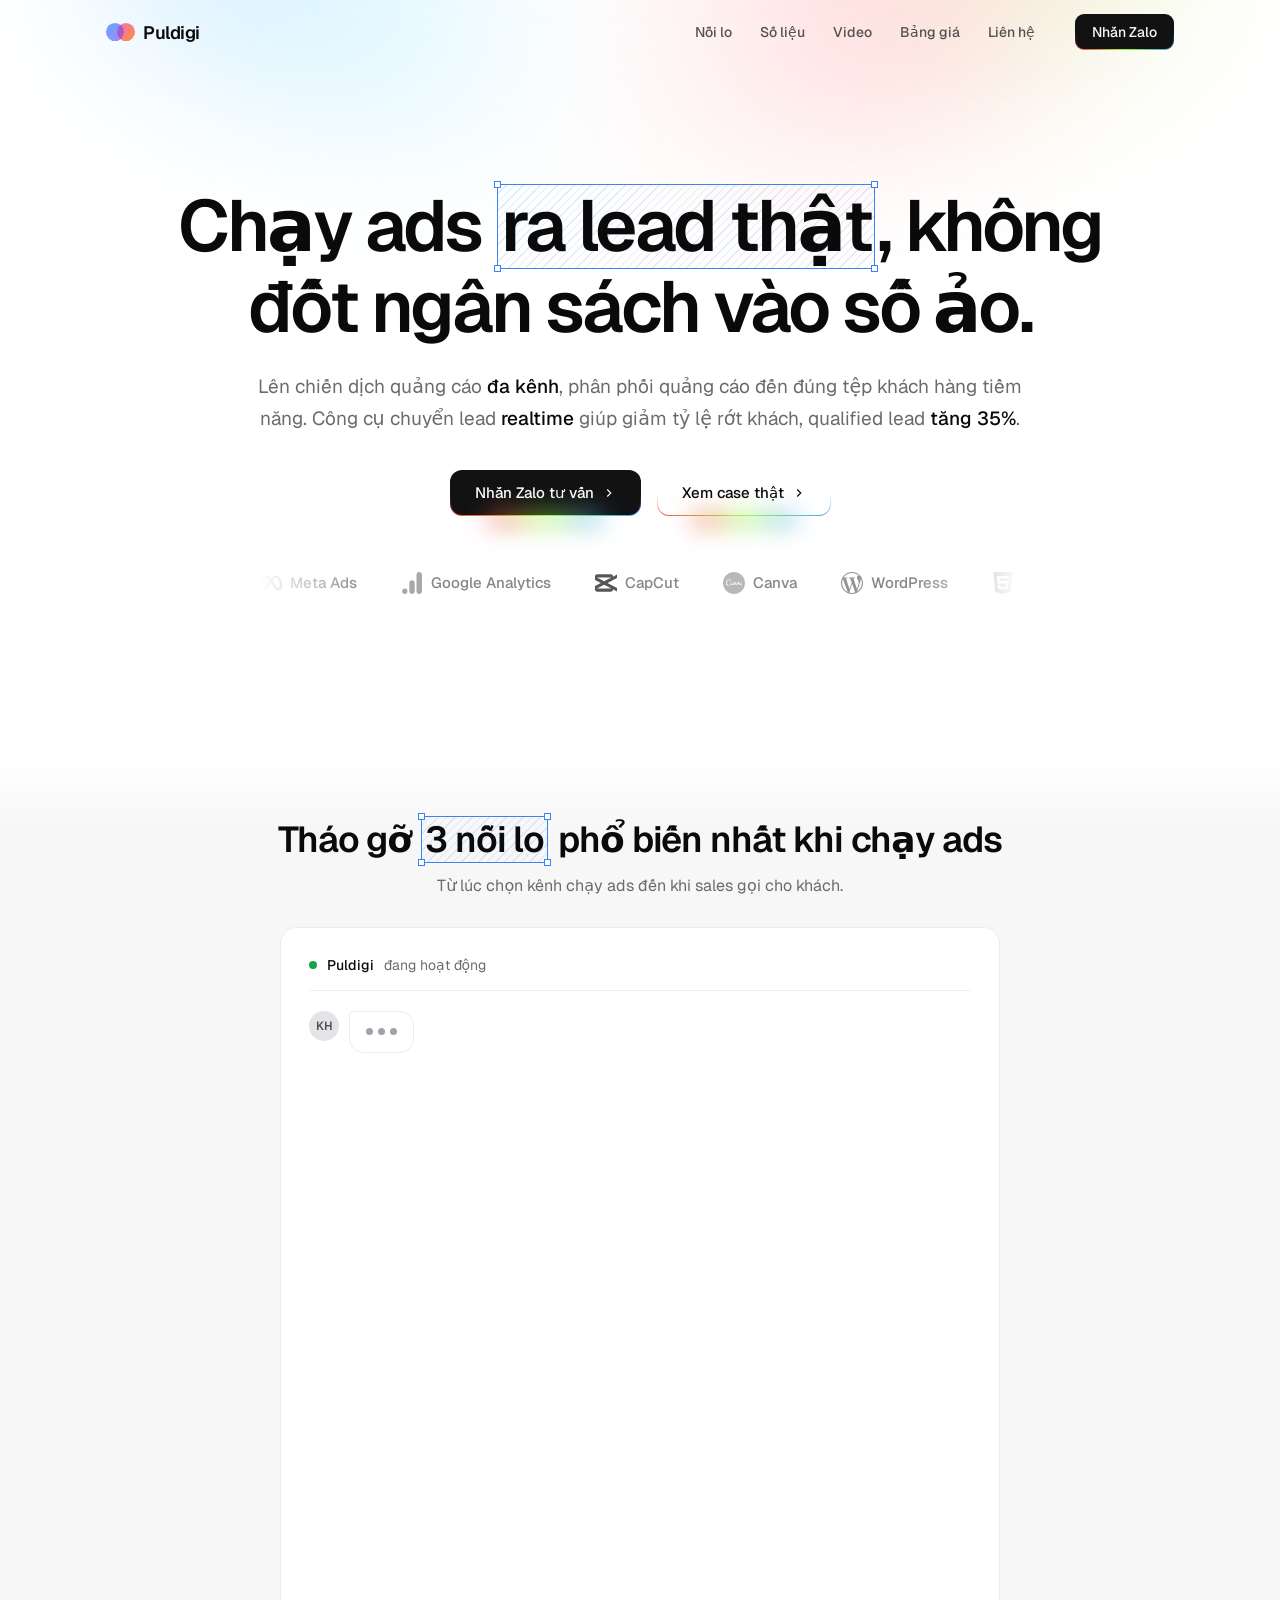
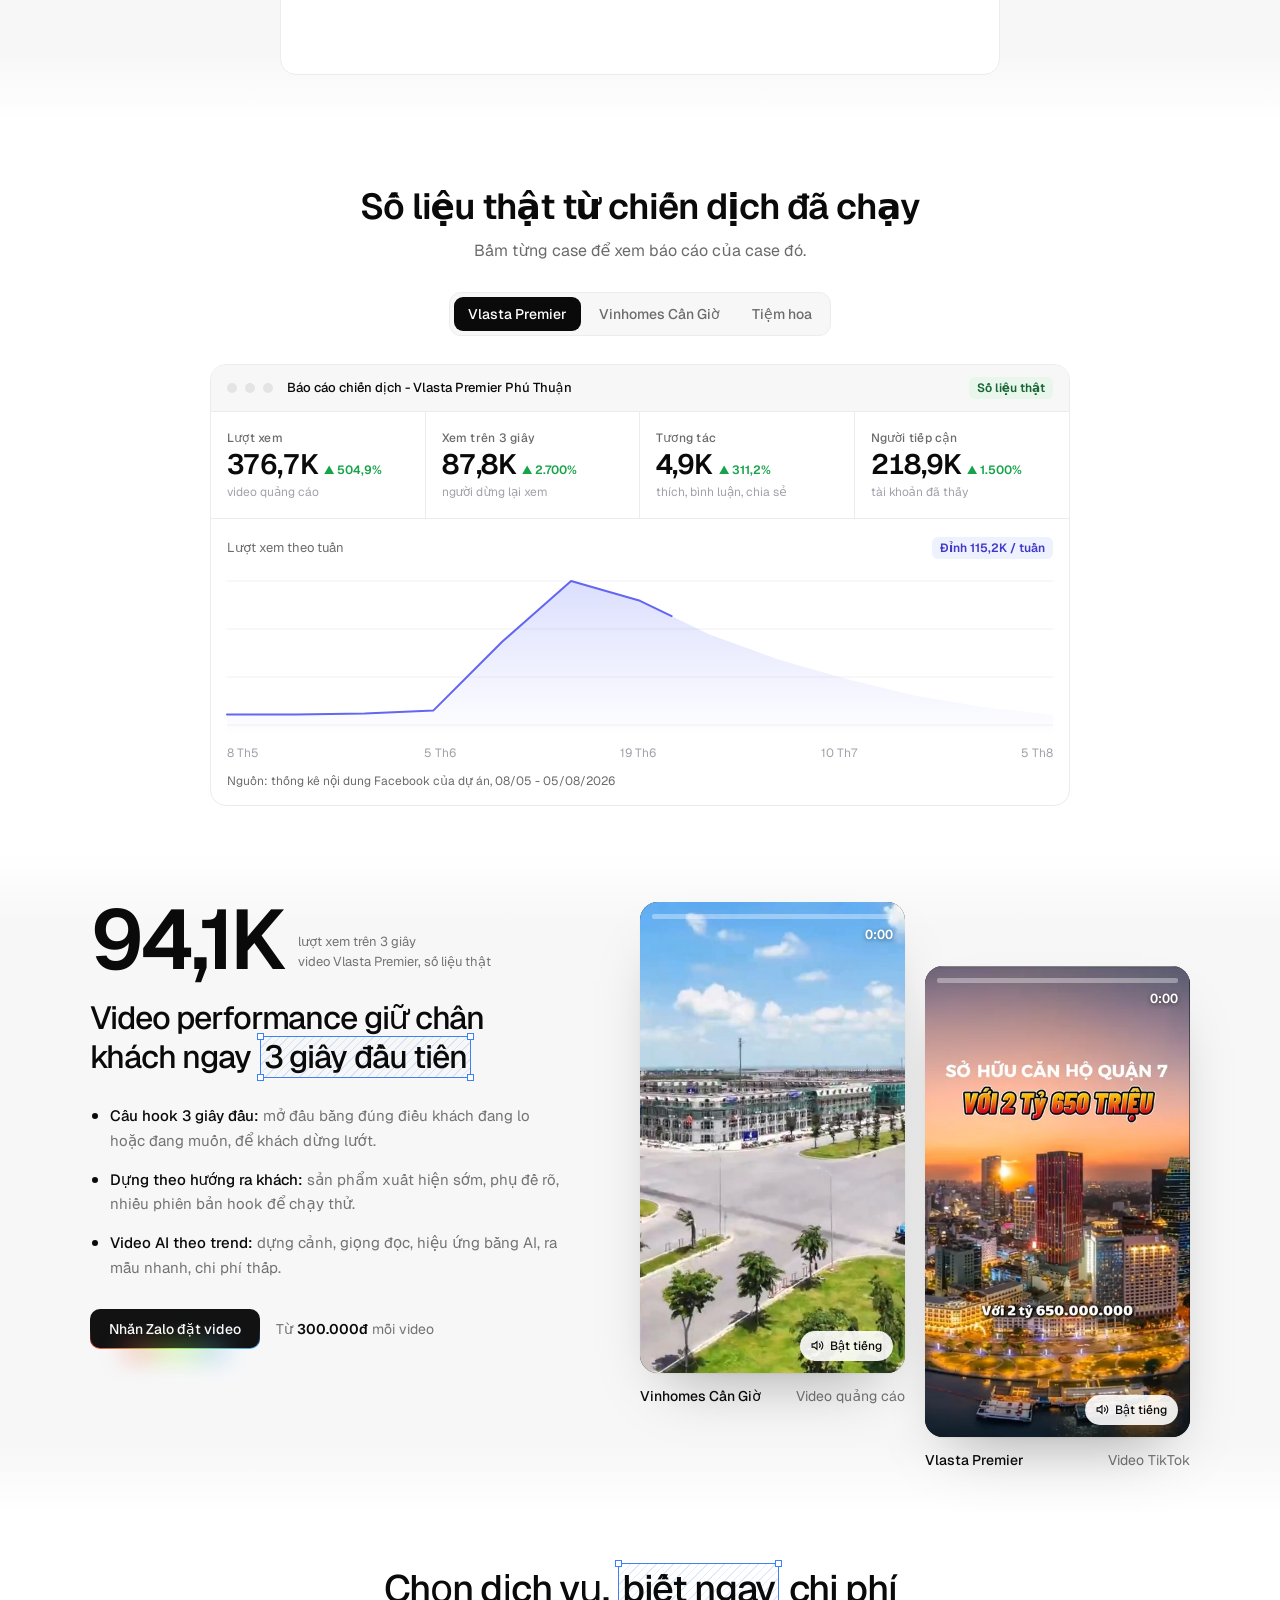
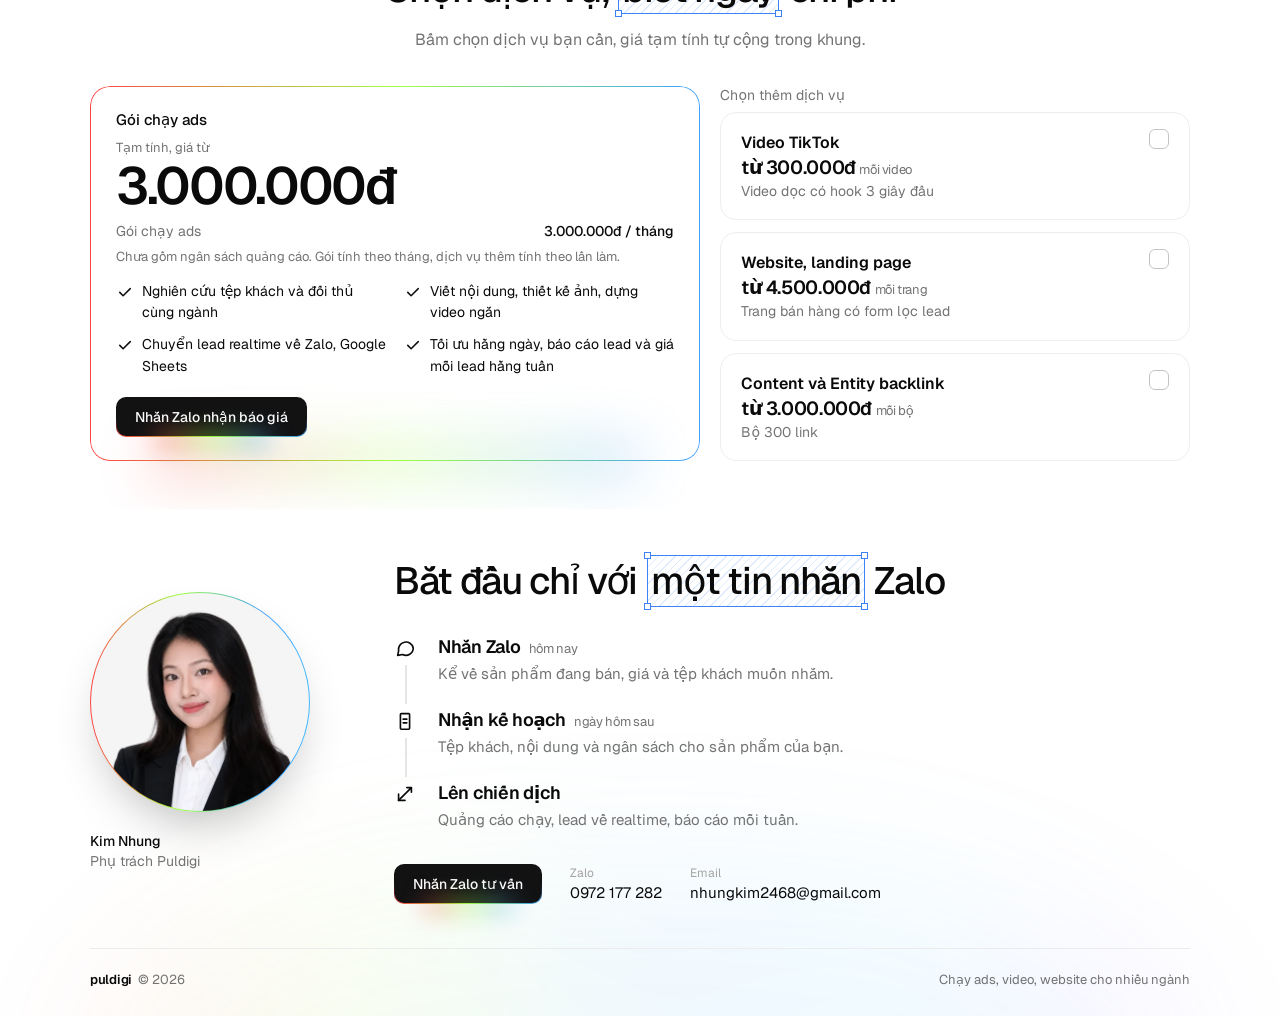
==== commit c55476a6: "Logo mới: 2 vòng tròn chuyển màu xanh tím và hồng cam - Thay logo ở header và biểu tượng tab trình d" ====
--- a/index.html
+++ b/index.html
@@ -11,7 +11,8 @@
 <meta property="og:image" content="https://puldigi.com/assets/og-image.jpg">
 <meta property="og:url" content="https://puldigi.com">
 <meta name="twitter:card" content="summary_large_image">
-<link rel="icon" href="assets/favicon.ico">
+<link rel="icon" type="image/svg+xml" href="assets/logo-icon-v2.svg">
+<link rel="icon" href="assets/favicon.ico" sizes="any">
 <link rel="preconnect" href="https://fonts.googleapis.com">
 <link rel="preconnect" href="https://fonts.gstatic.com" crossorigin>
 <link href="https://fonts.googleapis.com/css2?family=Geist:wght@300;400;500;600&display=swap" rel="stylesheet">
@@ -668,7 +669,7 @@
 <body>
 <header class="hdr" id="hdr">
   <div class="hdr-in">
-    <a class="hdr-logo" href="#s-mo-dau" aria-label="Puldigi trang chủ"><img src="assets/logo-icon.svg" alt="" width="30" height="23">Puldigi</a>
+    <a class="hdr-logo" href="#s-mo-dau" aria-label="Puldigi trang chủ"><img src="assets/logo-icon-v2.svg" alt="" width="30" height="23">Puldigi</a>
     <nav class="hdr-nav" id="hdrNav" aria-label="Điều hướng chính">
       <a href="#s-noi-lo" data-spy="s-noi-lo">Nỗi lo</a>
       <a href="#s-bang-chung" data-spy="s-bang-chung">Số liệu</a>
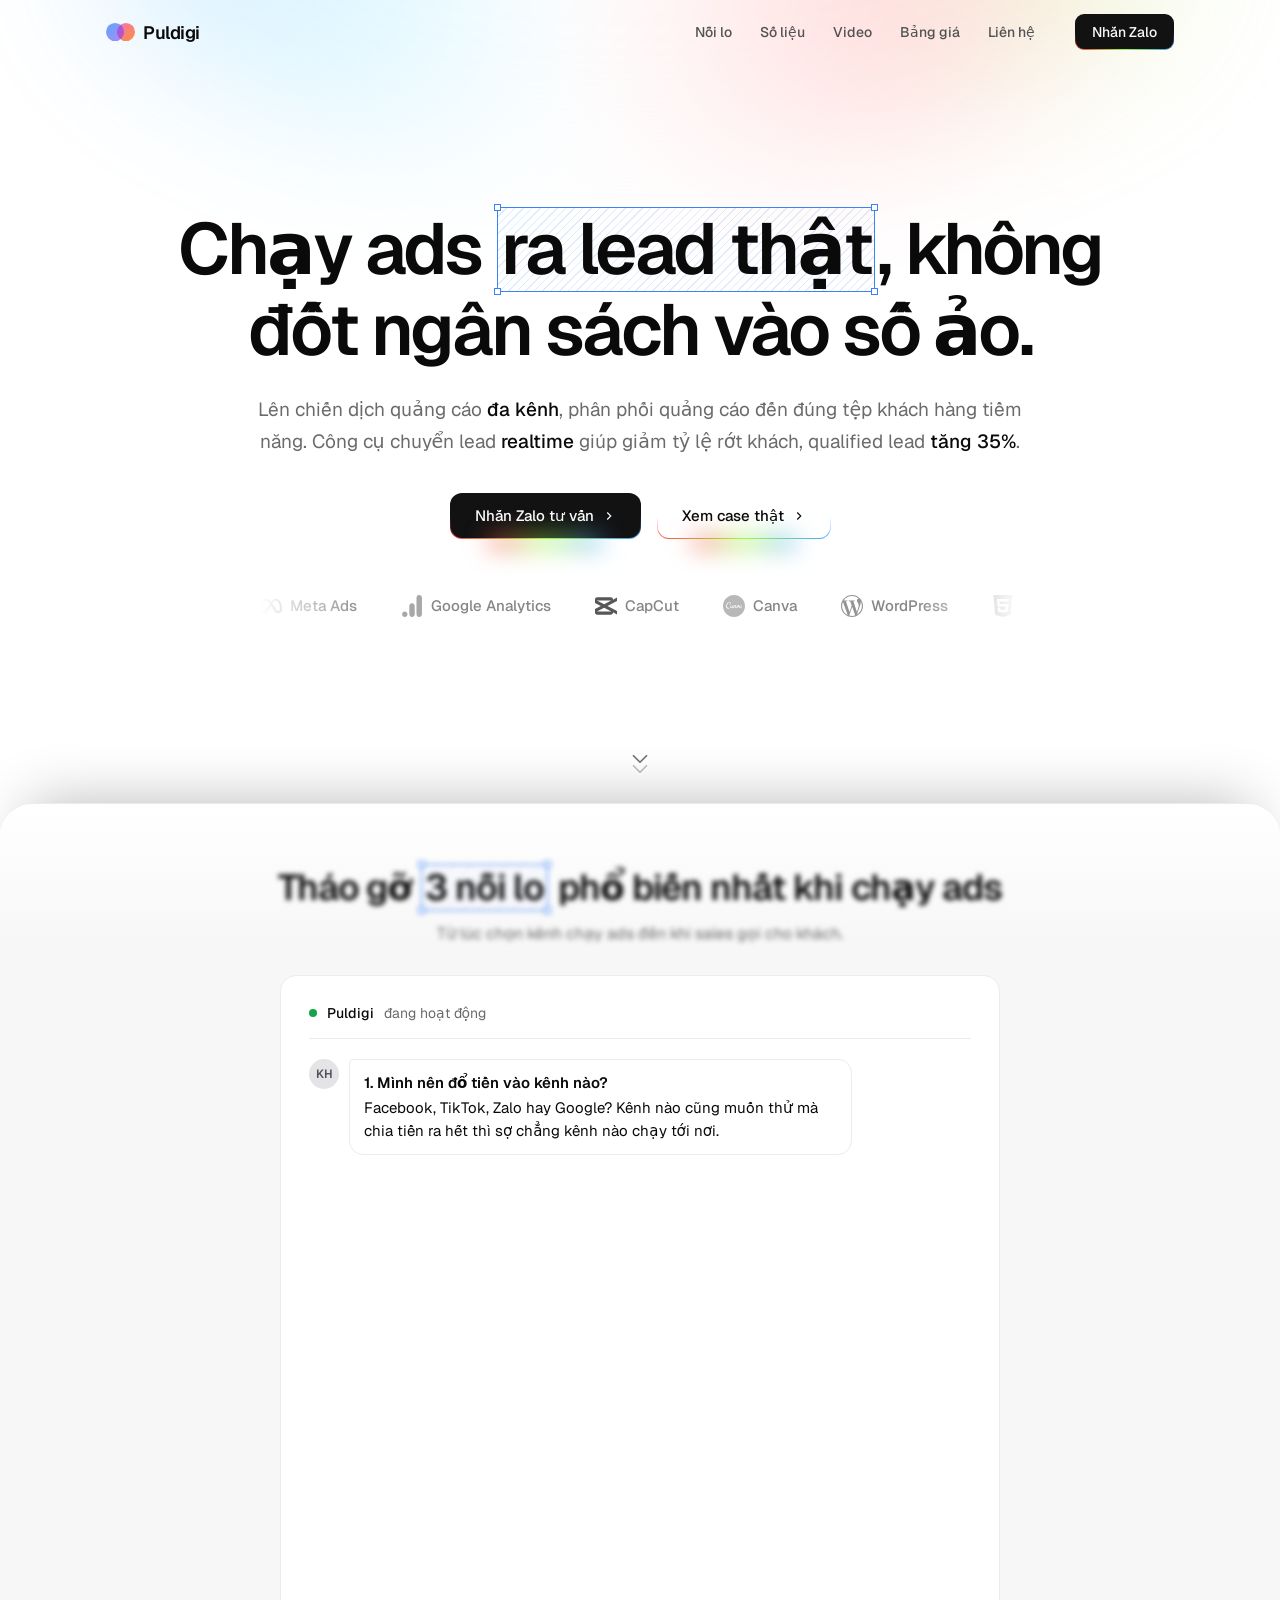
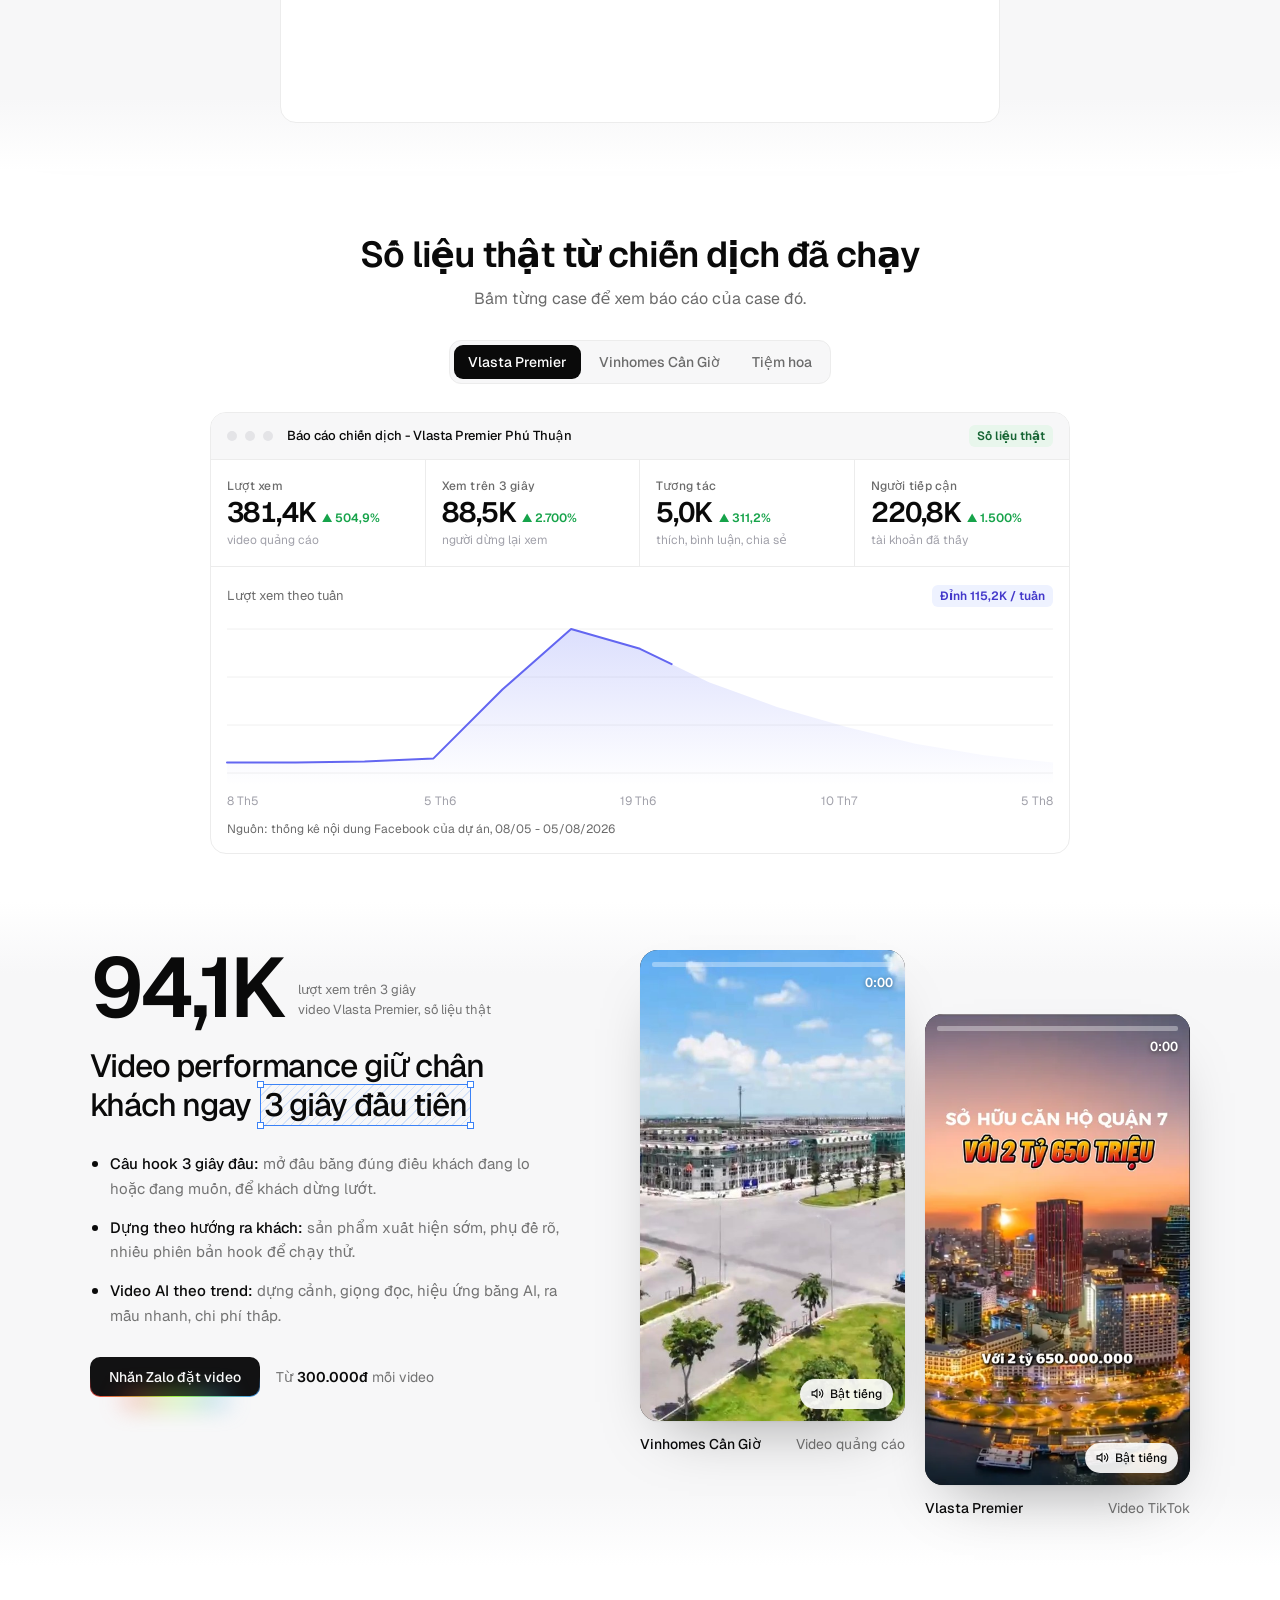
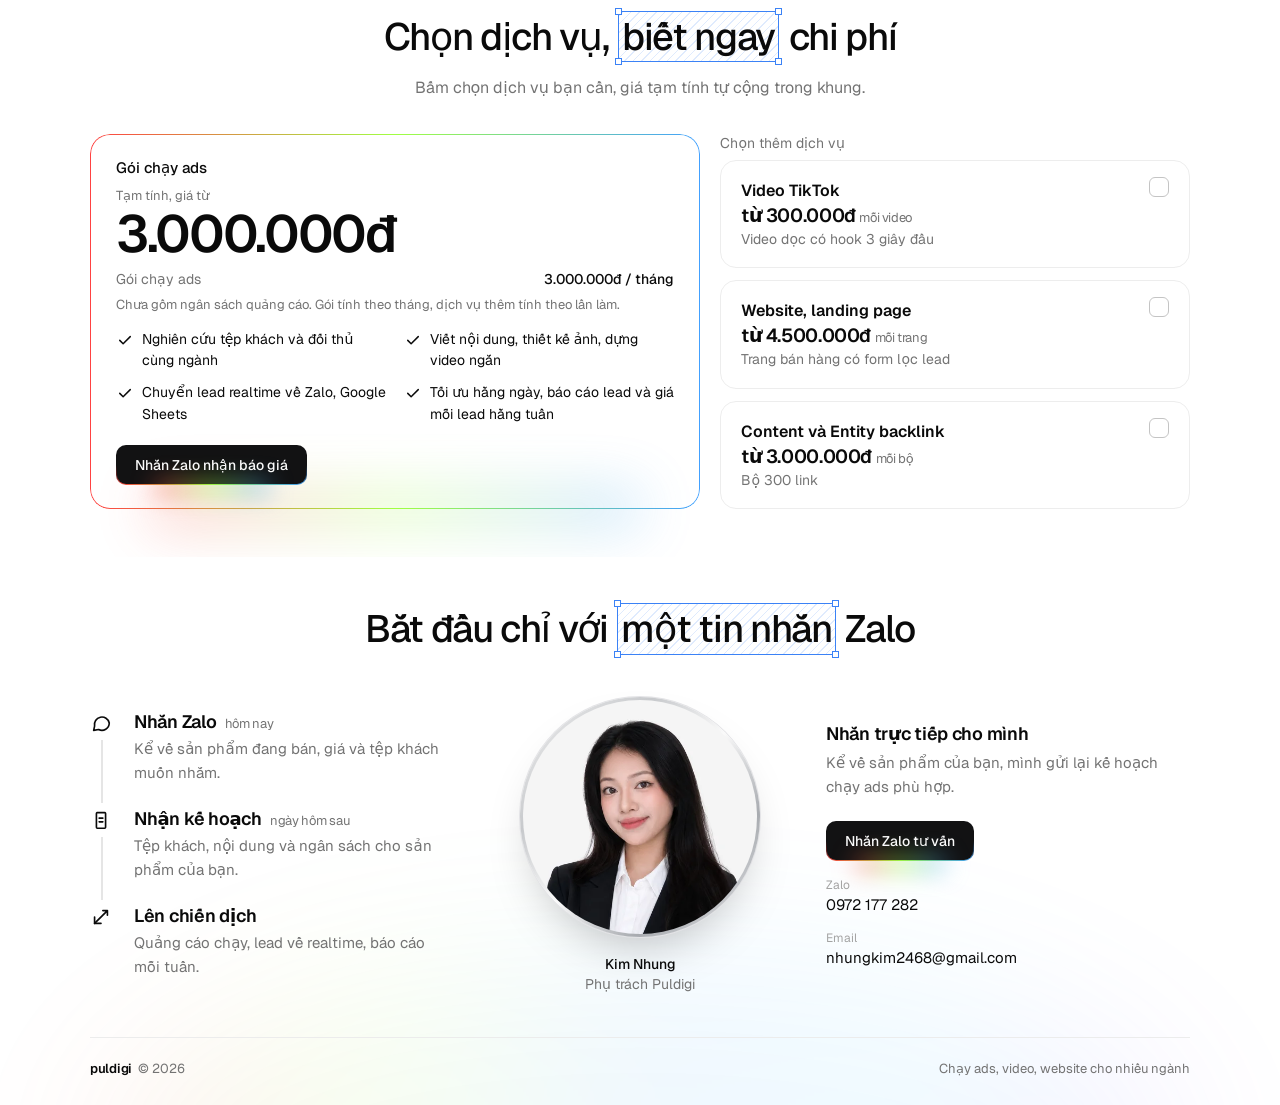
==== commit e6e4a354: "Trang chủ: tờ trang ló lên, hiệu ứng hiện dần, footer ảnh giữa - Phần Nỗi lo là tờ trang trắng tràn " ====
--- a/index.html
+++ b/index.html
@@ -611,6 +611,66 @@
 @keyframes skPulse{50%{opacity:.55}}
 #s-bang-chung .sk-note{margin-top:10px;font-size:13px;color:#a1a1aa;text-align:center}
 #s-bang-chung .dn .wait{margin-top:2px}
+
+/* Footer: ảnh ở giữa, nội dung 2 bên, viền bạc (Nhung yêu cầu 18/11) */
+#s-footer .fhead{text-align:center}
+#s-footer .f3{display:grid;grid-template-columns:1fr 260px 1fr;gap:56px;align-items:center;margin-top:44px}
+#s-footer .fmid{display:flex;flex-direction:column;align-items:center}
+#s-footer .portrait{width:240px;height:240px;padding:3px;animation:none;background:linear-gradient(135deg,#f5f5f5 0%,#c7c9cc 28%,#fafafa 50%,#a8abb0 74%,#e9eaec 100%);box-shadow:0 0 0 1px #e4e4e7,0 24px 50px -20px rgba(0,0,0,.28)}
+#s-footer .who{align-items:center;text-align:center;width:auto;margin-top:18px}
+#s-footer .vsteps{margin-top:0}
+#s-footer .fright{display:flex;flex-direction:column;align-items:flex-start}
+#s-footer .fr-h{font-size:18px;font-weight:600;letter-spacing:-.015em}
+#s-footer .fr-t{margin-top:6px;font-size:15px;line-height:1.6;color:#737373}
+#s-footer .contact{margin-top:22px;flex-direction:column;align-items:flex-start;gap:16px}
+@media (max-width:860px){
+  #s-footer .f3{grid-template-columns:1fr;gap:36px;margin-top:32px}
+  #s-footer .fmid{order:-1}
+  #s-footer .portrait{width:200px;height:200px}
+}
+
+/* mũi tên nhấp nháy mời cuộn xuống (Nhung yêu cầu 18/11) */
+#s-mo-dau .hero{position:relative}
+#s-mo-dau .scroll-cue{position:absolute;left:50%;bottom:22px;transform:translateX(-50%);display:flex;flex-direction:column;align-items:center;color:#71717a;text-decoration:none;animation:cueBob 1.6s ease-in-out infinite}
+#s-mo-dau .scroll-cue svg{width:26px;height:26px;display:block}
+#s-mo-dau .scroll-cue .c2{margin-top:-16px;opacity:.45;animation:cueFade 1.6s ease-in-out infinite}
+#s-mo-dau .scroll-cue:hover{color:#0a0a0a}
+@keyframes cueBob{0%,100%{transform:translate(-50%,0)}50%{transform:translate(-50%,8px)}}
+@keyframes cueFade{0%,100%{opacity:.2}50%{opacity:.7}}
+@media (max-width:860px){#s-mo-dau .scroll-cue{bottom:12px}}
+
+/* các phần sau hiện mờ mờ rồi rõ dần khi cuộn tới (Nhung yêu cầu 18/11) */
+.fz{opacity:.12;filter:blur(8px);transform:translateY(32px);transition:opacity 1s cubic-bezier(.2,.7,.2,1),filter 1s cubic-bezier(.2,.7,.2,1),transform 1s cubic-bezier(.2,.7,.2,1)}
+.fz.vis{opacity:1;filter:none;transform:none}
+
+/* Kiểu A: phần Nỗi lo là tờ trang trắng tràn ngang, ló lên ở đáy màn hình, nhấp nhô theo mũi tên (Nhung chọn 18/11) */
+#s-mo-dau .hero{min-height:100vh!important;min-height:100svh!important;padding-bottom:170px!important}
+#s-noi-lo{position:relative;z-index:3;margin-top:-96px;border-radius:32px 32px 0 0;background:#fff!important;box-shadow:0 -1px 0 #ececec,0 -28px 60px -30px rgba(0,0,0,.30)}
+#s-noi-lo>section{background:linear-gradient(180deg,#fff 0,#f7f7f8 140px,#f7f7f8 calc(100% - 72px),#fff 100%);border-radius:32px 32px 0 0}
+#s-mo-dau .scroll-cue{bottom:118px!important}
+@keyframes sheetBob{0%,100%{transform:translateY(0)}50%{transform:translateY(-12px)}}
+@keyframes cueBob2{0%,100%{transform:translate(-50%,0)}50%{transform:translate(-50%,-12px)}}
+body.peeking #s-noi-lo{animation:sheetBob 1.8s ease-in-out infinite}
+body.peeking #s-mo-dau .scroll-cue{animation:cueBob2 1.8s ease-in-out infinite!important}
+#s-noi-lo .head{transition:opacity .9s cubic-bezier(.2,.7,.2,1),filter .9s cubic-bezier(.2,.7,.2,1),transform .9s cubic-bezier(.2,.7,.2,1)}
+body.peeking #s-noi-lo .head{opacity:.4;filter:blur(2.5px);transform:translateY(10px)}
+@media (max-width:860px){
+  #s-mo-dau .hero{padding-bottom:140px!important}
+  #s-noi-lo{margin-top:-80px;border-radius:24px 24px 0 0}
+  #s-noi-lo>section{border-radius:24px 24px 0 0}
+  #s-mo-dau .scroll-cue{bottom:98px!important}
+}
+
+/* Nhịp kiểu 1 (Nhung chọn 18/11): tờ trồi lên một lần rồi đứng yên, mũi tên nhích chậm.
+   Bắt đầu cuộn: ẩn mũi tên, bỏ bóng của tờ */
+body.peeking #s-noi-lo{animation:sheetRise 1.1s cubic-bezier(.2,.8,.2,1) .5s both!important}
+@keyframes sheetRise{from{transform:translateY(70px)}to{transform:none}}
+body.peeking #s-mo-dau .scroll-cue{animation:cueSoft 2.8s ease-in-out infinite!important}
+@keyframes cueSoft{0%,100%{transform:translate(-50%,0);opacity:.55}50%{transform:translate(-50%,4px);opacity:1}}
+#s-mo-dau .scroll-cue{transition:opacity .4s}
+body:not(.peeking) #s-mo-dau .scroll-cue{opacity:0;pointer-events:none;animation:none!important}
+#s-noi-lo{transition:box-shadow .6s}
+body:not(.peeking) #s-noi-lo{box-shadow:none!important}
 /* Nối giữa các phần kiểu C (Nhung chọn 18/11): bỏ đường kẻ, nền xen kẽ trắng / xám rất nhạt chuyển mềm */
 body>div>section{border-top:0!important}
 #s-footer footer{border-top:0!important}
@@ -694,6 +754,7 @@
       <svg viewBox="0 0 24 24" fill="none" stroke="currentColor" stroke-width="2"><path d="M9 6l6 6-6 6"/></svg></a>
   </div>
   <div class="tools" aria-label="Công cụ sử dụng"><div class="tools-track"><span class="tool"><img src="assets/logos/meta.svg" alt="" width="22" height="22">Meta Ads</span><span class="tool"><img src="assets/logos/googleanalytics.svg" alt="" width="22" height="22">Google Analytics</span><span class="tool"><img src="assets/logos/capcut.svg" alt="" width="22" height="22">CapCut</span><span class="tool"><img src="assets/logos/canva.svg" alt="" width="22" height="22">Canva</span><span class="tool"><img src="assets/logos/wordpress.svg" alt="" width="22" height="22">WordPress</span><span class="tool"><img src="assets/logos/html5.svg" alt="" width="22" height="22">HTML5</span><span class="tool" aria-hidden="true"><img src="assets/logos/meta.svg" alt="" width="22" height="22">Meta Ads</span><span class="tool" aria-hidden="true"><img src="assets/logos/googleanalytics.svg" alt="" width="22" height="22">Google Analytics</span><span class="tool" aria-hidden="true"><img src="assets/logos/capcut.svg" alt="" width="22" height="22">CapCut</span><span class="tool" aria-hidden="true"><img src="assets/logos/canva.svg" alt="" width="22" height="22">Canva</span><span class="tool" aria-hidden="true"><img src="assets/logos/wordpress.svg" alt="" width="22" height="22">WordPress</span><span class="tool" aria-hidden="true"><img src="assets/logos/html5.svg" alt="" width="22" height="22">HTML5</span><span class="tool" aria-hidden="true"><img src="assets/logos/meta.svg" alt="" width="22" height="22">Meta Ads</span><span class="tool" aria-hidden="true"><img src="assets/logos/googleanalytics.svg" alt="" width="22" height="22">Google Analytics</span><span class="tool" aria-hidden="true"><img src="assets/logos/capcut.svg" alt="" width="22" height="22">CapCut</span><span class="tool" aria-hidden="true"><img src="assets/logos/canva.svg" alt="" width="22" height="22">Canva</span><span class="tool" aria-hidden="true"><img src="assets/logos/wordpress.svg" alt="" width="22" height="22">WordPress</span><span class="tool" aria-hidden="true"><img src="assets/logos/html5.svg" alt="" width="22" height="22">HTML5</span><span class="tool" aria-hidden="true"><img src="assets/logos/meta.svg" alt="" width="22" height="22">Meta Ads</span><span class="tool" aria-hidden="true"><img src="assets/logos/googleanalytics.svg" alt="" width="22" height="22">Google Analytics</span><span class="tool" aria-hidden="true"><img src="assets/logos/capcut.svg" alt="" width="22" height="22">CapCut</span><span class="tool" aria-hidden="true"><img src="assets/logos/canva.svg" alt="" width="22" height="22">Canva</span><span class="tool" aria-hidden="true"><img src="assets/logos/wordpress.svg" alt="" width="22" height="22">WordPress</span><span class="tool" aria-hidden="true"><img src="assets/logos/html5.svg" alt="" width="22" height="22">HTML5</span></div></div>
+  <a class="scroll-cue" href="#s-noi-lo" aria-label="Cuộn xuống xem tiếp"><svg viewBox="0 0 24 24" fill="none" stroke="currentColor" stroke-width="1.6" stroke-linecap="round" stroke-linejoin="round"><path d="M6 9l6 6 6-6"/></svg><svg class="c2" viewBox="0 0 24 24" fill="none" stroke="currentColor" stroke-width="1.6" stroke-linecap="round" stroke-linejoin="round"><path d="M6 9l6 6 6-6"/></svg></a>
 </section>
 </div>
 
@@ -794,18 +855,22 @@
 <div id="s-footer">
 <footer>
   <div class="fwrap">
-    <div class="fgrid">
-      <div>
-        <div class="portrait"><img class="i-circle" src="assets/img/chan-dung-tron.webp" alt="Chân dung người phụ trách Puldigi" width="440" height="440"></div>
-        <div class="who"><b>Kim Nhung</b><span>Phụ trách Puldigi</span></div>
-      </div>
-      <div>
-        <h2>Bắt đầu chỉ với <span class="sel"><i></i><i></i><i></i><i></i><span>một tin nhắn</span></span> Zalo</h2>
+    <div class="fhead"><h2>Bắt đầu chỉ với <span class="sel"><i></i><i></i><i></i><i></i><span>một tin nhắn</span></span> Zalo</h2></div>
+    <div class="f3">
+      <div class="fcol fleft">
         <div class="vsteps">
           <div class="vrow"><svg class="vic" viewBox="0 0 24 24" fill="none" stroke="currentColor" stroke-width="1.8" stroke-linecap="round" stroke-linejoin="round"><path d="M21 12a8 8 0 01-11.6 7.1L4 20l1-4.6A8 8 0 1121 12z"/></svg><div><h3>Nhắn Zalo<span>hôm nay</span></h3><p>Kể về sản phẩm đang bán, giá và tệp khách muốn nhắm.</p></div></div>
           <div class="vrow"><svg class="vic" viewBox="0 0 24 24" fill="none" stroke="currentColor" stroke-width="1.8" stroke-linecap="round" stroke-linejoin="round"><path d="M8 4h8a1 1 0 011 1v15a1 1 0 01-1 1H8a1 1 0 01-1-1V5a1 1 0 011-1z"/><path d="M10 10h4M10 14h4"/></svg><div><h3>Nhận kế hoạch<span>ngày hôm sau</span></h3><p>Tệp khách, nội dung và ngân sách cho sản phẩm của bạn.</p></div></div>
           <div class="vrow"><svg class="vic" viewBox="0 0 24 24" fill="none" stroke="currentColor" stroke-width="1.8" stroke-linecap="round" stroke-linejoin="round"><path d="M5 19l14-14M14 5h5v5"/><path d="M5 12v7h7"/></svg><div><h3>Lên chiến dịch</h3><p>Quảng cáo chạy, lead về realtime, báo cáo mỗi tuần.</p></div></div>
         </div>
+      </div>
+      <div class="fmid">
+        <div class="portrait"><img class="i-circle" src="assets/img/chan-dung-tron.webp" alt="Chân dung người phụ trách Puldigi" width="440" height="440"></div>
+        <div class="who"><b>Kim Nhung</b><span>Phụ trách Puldigi</span></div>
+      </div>
+      <div class="fcol fright">
+        <p class="fr-h">Nhắn trực tiếp cho mình</p>
+        <p class="fr-t">Kể về sản phẩm của bạn, mình gửi lại kế hoạch chạy ads phù hợp.</p>
         <div class="contact">
           <a class="btn" href="https://zalo.me/0972177282" target="_blank" rel="noopener">Nhắn Zalo tư vấn</a>
           <a class="plain" href="https://zalo.me/0972177282" target="_blank" rel="noopener"><small>Zalo</small>0972 177 282</a>
@@ -1034,5 +1099,16 @@
   const io=new IntersectionObserver(es=>es.forEach(e=>{if(e.isIntersecting)links.forEach(a=>a.classList.toggle('on',a.dataset.spy===e.target.id))}),{rootMargin:'-45% 0px -50% 0px'});
   ['s-mo-dau','s-noi-lo','s-bang-chung','s-video','s-bang-gia','s-footer'].forEach(id=>{const el=document.getElementById(id);if(el)io.observe(el)});})();
 </script>
+<script>
+/* mờ mờ -> rõ dần khi cuộn tới */
+(function(){const els=[...document.querySelectorAll('#s-noi-lo section .wrap>*:not(.head),#s-bang-chung section .wrap>*,#s-video section .vtext,#s-video section .hk,#s-bang-gia section .wrap>*,#s-footer .fwrap>*')];
+  els.forEach(e=>e.classList.add('fz'));
+  const io=new IntersectionObserver(es=>es.forEach(e=>{if(e.isIntersecting){e.target.classList.add('vis');io.unobserve(e.target)}}),{threshold:.05});
+  els.forEach(e=>io.observe(e));})();
+</script>
+<script>
+/* Lúc mới vào: tờ trang ló lên nhấp nhô, tiêu đề mờ. Cuộn xuống: ngừng nhấp nhô, tiêu đề rõ dần */
+(function(){const b=document.body;const set=()=>b.classList.toggle('peeking',scrollY<40);set();addEventListener('scroll',set,{passive:true});})();
+</script>
 </body>
 </html>
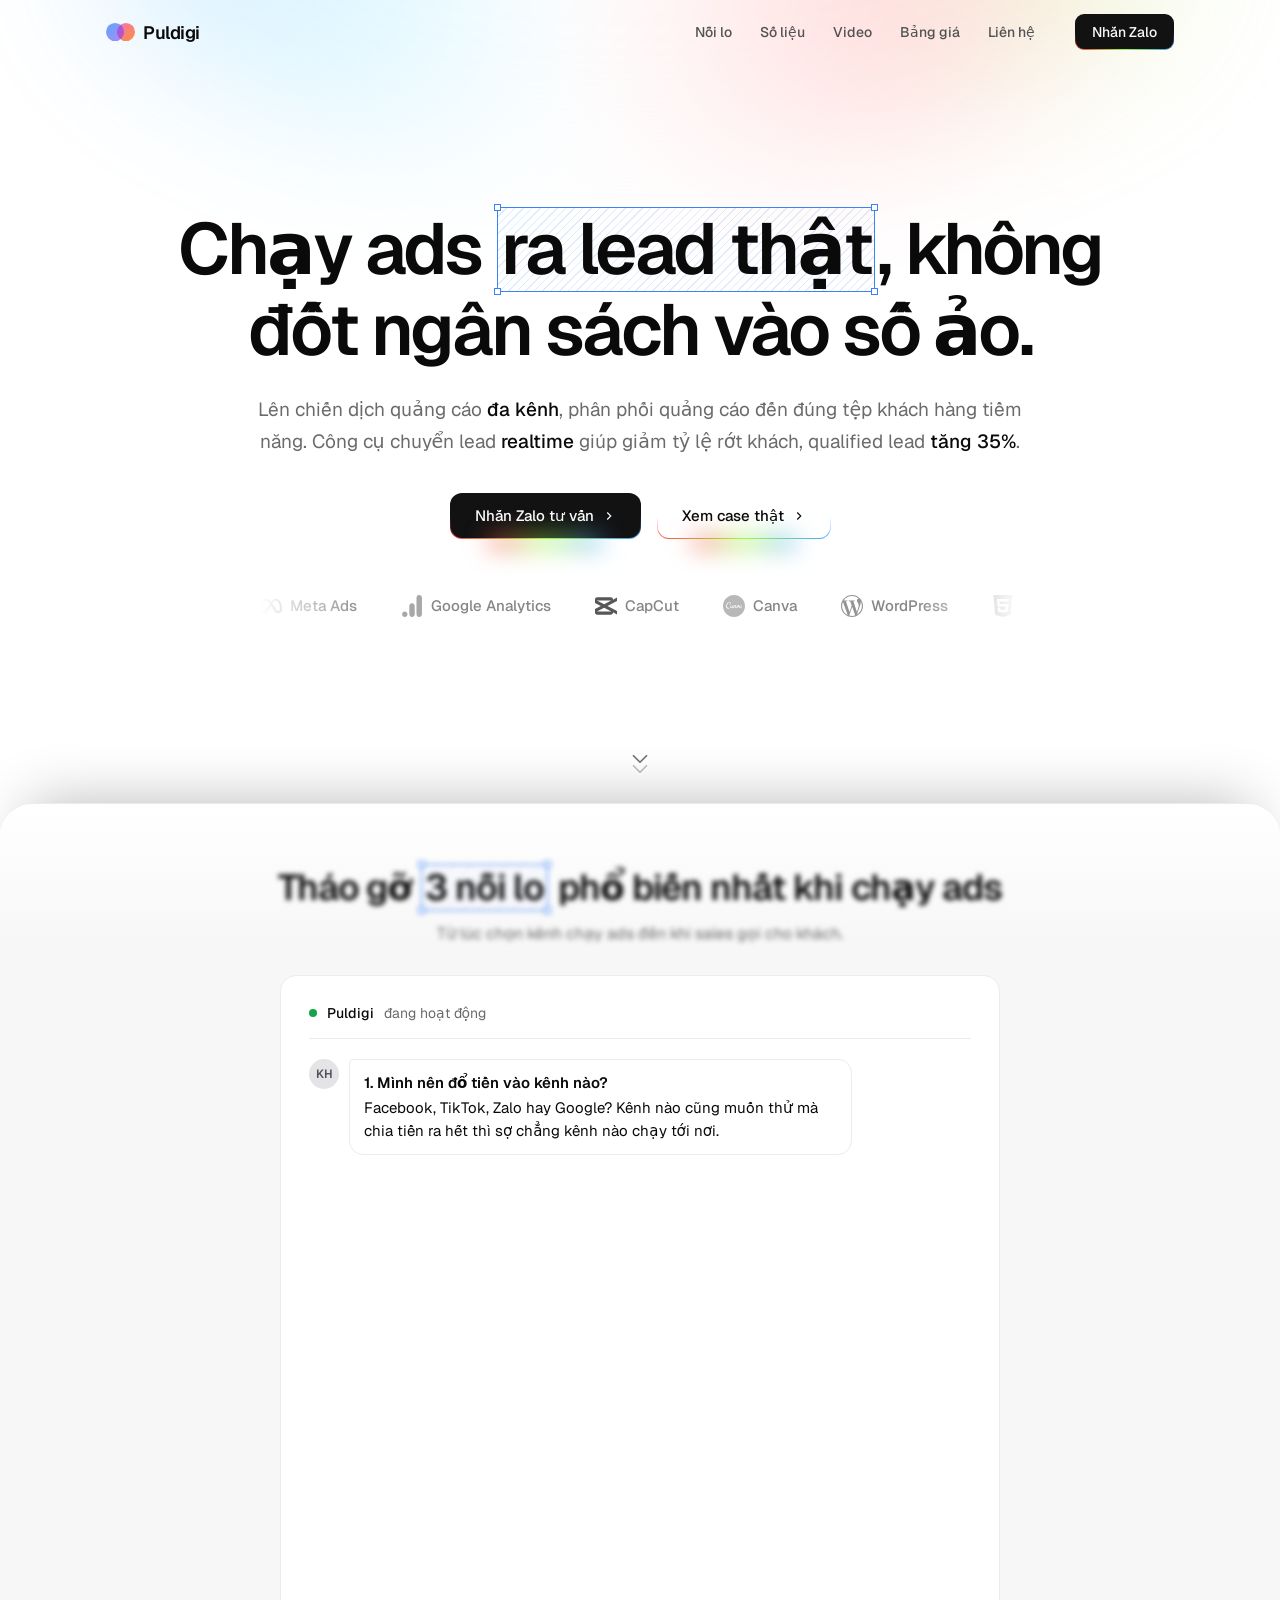
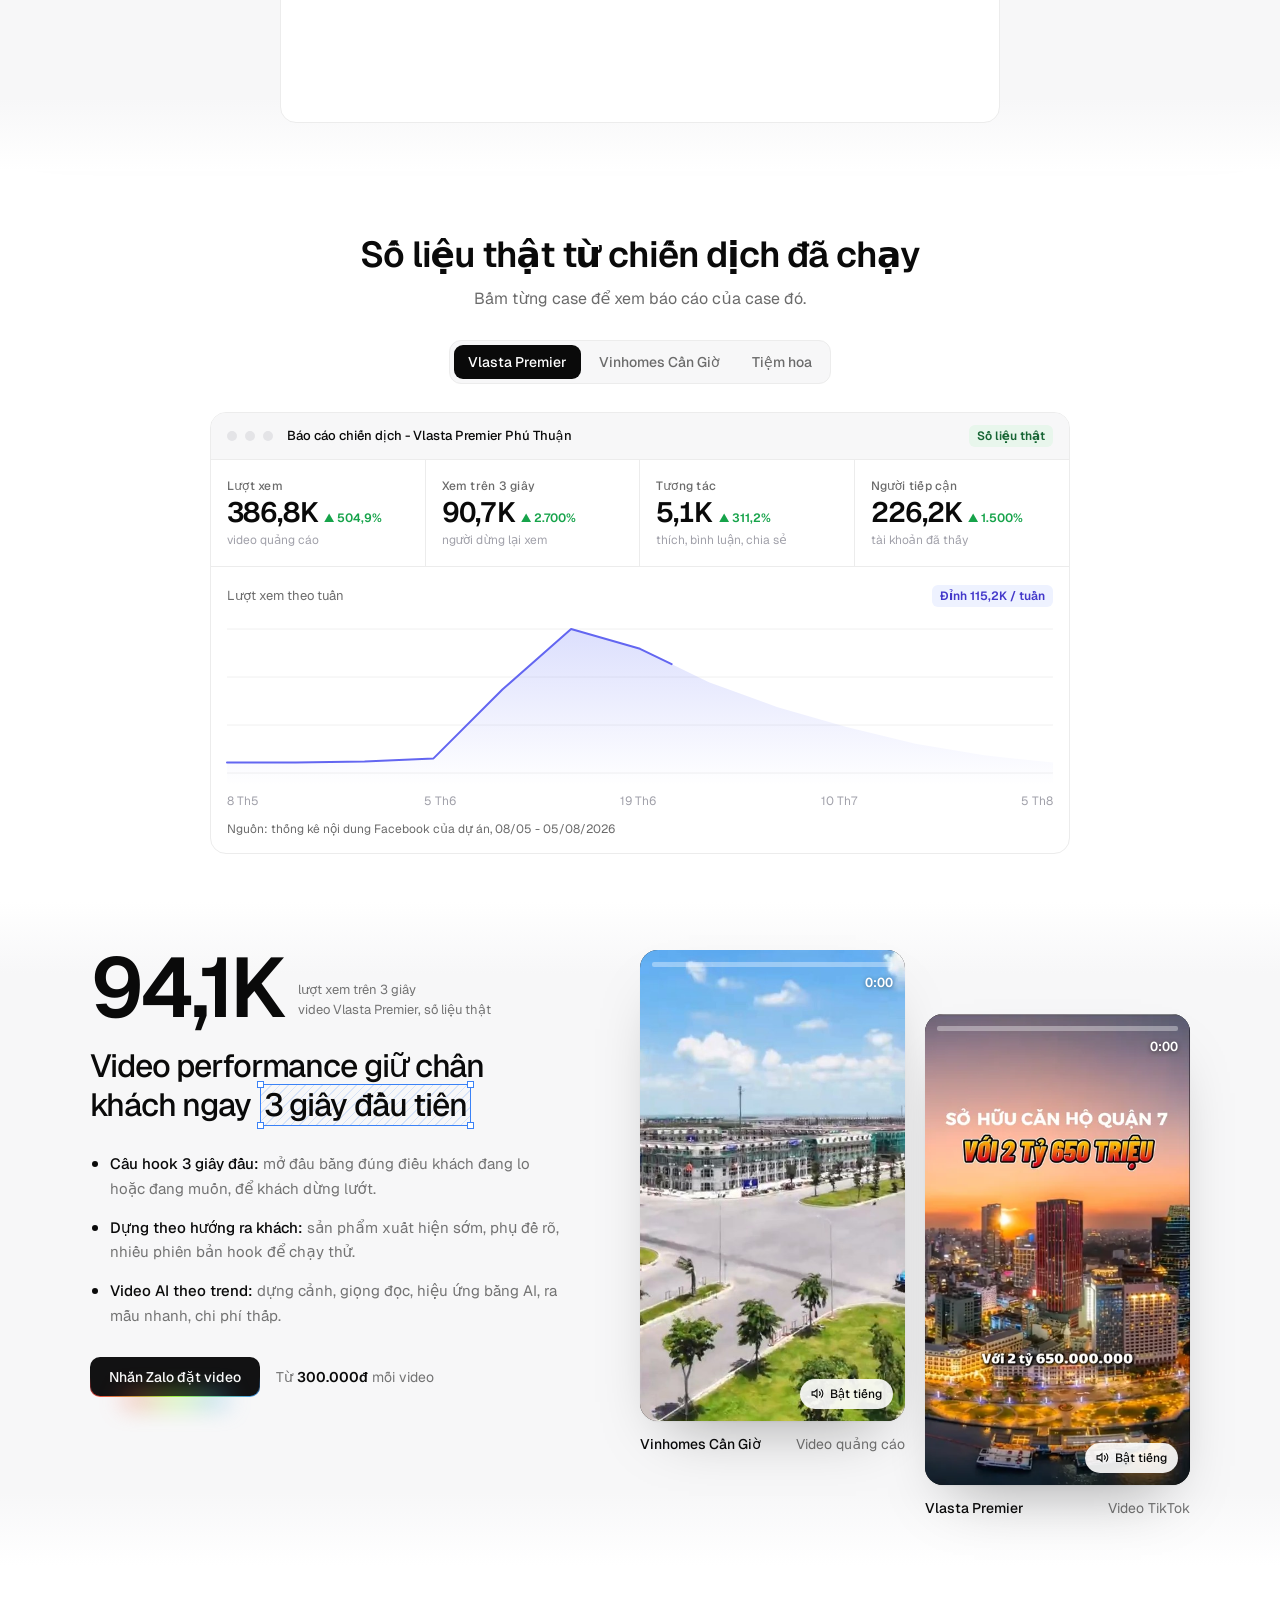
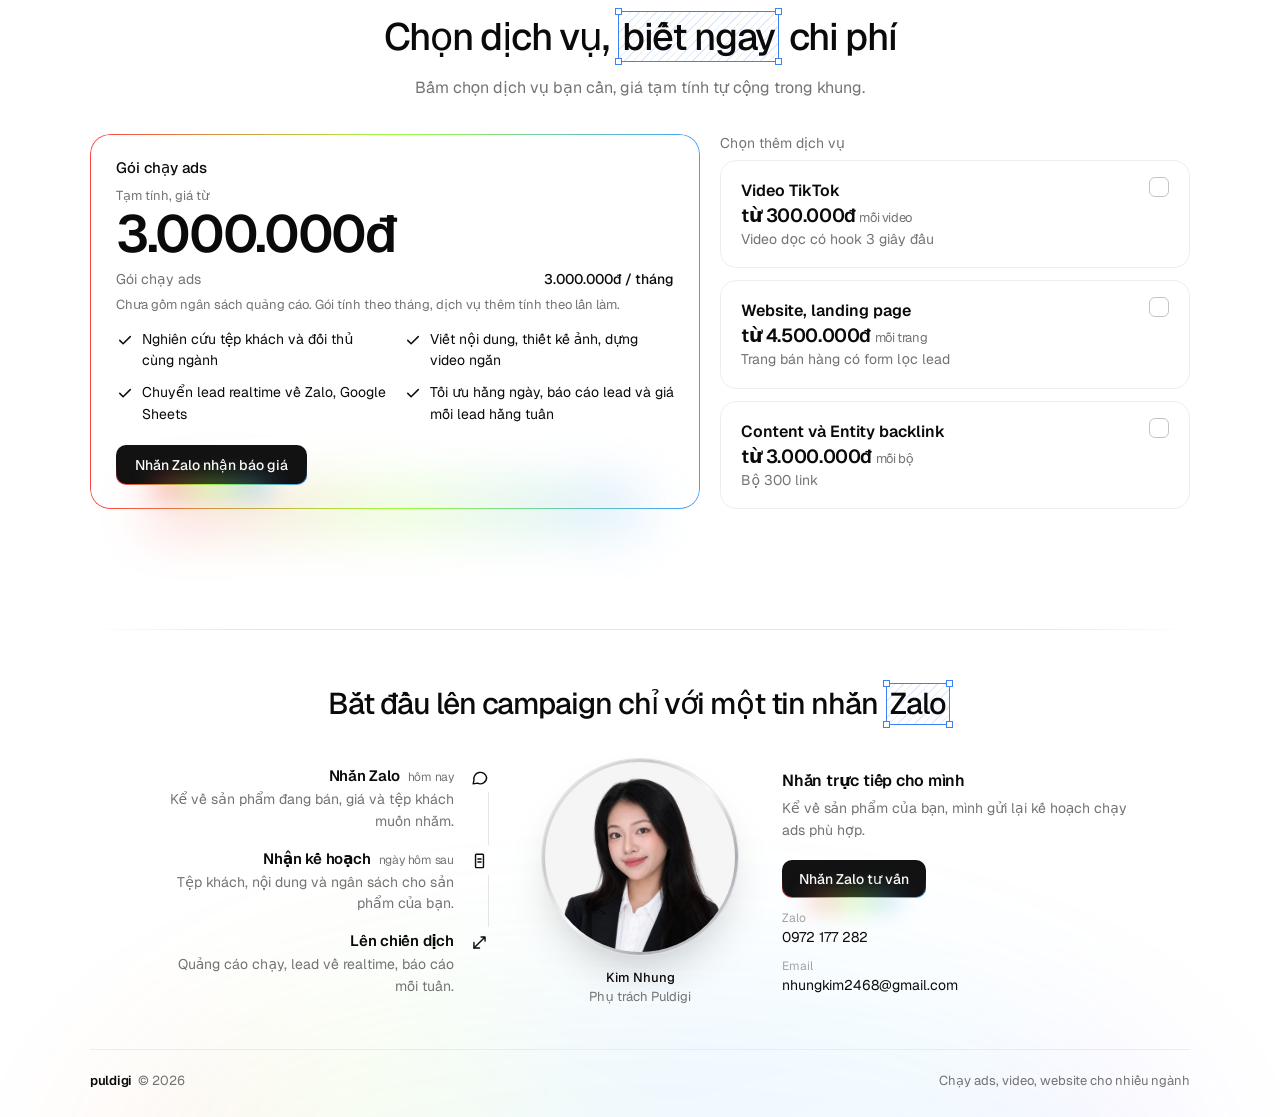
==== commit 16976c7b: "Footer: tách khỏi Bảng giá, gọn hơn, chữ ôm sát ảnh, tiêu đề mới - Tăng khoảng cách và thêm đường kẻ" ====
--- a/index.html
+++ b/index.html
@@ -671,6 +671,47 @@
 body:not(.peeking) #s-mo-dau .scroll-cue{opacity:0;pointer-events:none;animation:none!important}
 #s-noi-lo{transition:box-shadow .6s}
 body:not(.peeking) #s-noi-lo{box-shadow:none!important}
+
+/* tách footer khỏi phần Bảng giá (Nhung yêu cầu 18/11) */
+#s-footer footer{padding-top:104px!important}
+#s-footer .fwrap::before{content:"";position:absolute;left:50%;top:-56px;transform:translateX(-50%);width:min(1100px,100%);height:1px;background:linear-gradient(90deg,transparent,#e4e4e7 15%,#e4e4e7 85%,transparent)}
+#s-bang-gia section{padding-bottom:72px!important}
+@media (max-width:860px){#s-footer footer{padding-top:72px!important}#s-footer .fwrap::before{top:-36px}}
+
+/* footer nhỏ gọn lại (Nhung yêu cầu 18/11) */
+#s-footer h2{font-size:clamp(24px,2.6vw,30px)!important}
+#s-footer .f3{grid-template-columns:1fr 220px 1fr;gap:48px;margin-top:36px}
+#s-footer .portrait{width:196px!important;height:196px!important}
+#s-footer .who{margin-top:14px;font-size:13px}
+#s-footer .vrow{padding-bottom:16px}
+#s-footer .vrow h3{font-size:15px}
+#s-footer .vrow h3>span{font-size:12px}
+#s-footer .vrow p{font-size:14px;line-height:1.55}
+#s-footer .vic{width:19px;height:19px}
+#s-footer .vrow:not(:last-child)::before{top:26px}
+#s-footer .fr-h{font-size:16px}
+#s-footer .fr-t{font-size:14px}
+#s-footer p{text-wrap:pretty}
+#s-footer .contact{margin-top:18px;gap:12px}
+#s-footer .contact a.plain{font-size:14px}
+#s-footer .btn{height:38px!important;padding:0 16px!important;font-size:14px!important}
+@media (max-width:860px){#s-footer .portrait{width:170px!important;height:170px!important}}
+
+/* footer: 2 bên ôm sát ảnh - trái căn phải, phải căn trái (Nhung phác 18/11) */
+#s-footer .f3{grid-template-columns:1fr auto 1fr!important;gap:44px!important}
+#s-footer .fleft{justify-self:end;width:100%;max-width:360px}
+#s-footer .fright{justify-self:start;width:100%;max-width:360px}
+#s-footer .fleft .vrow{grid-template-columns:28px 1fr;direction:rtl}
+#s-footer .fleft .vrow>div{direction:ltr;text-align:right}
+#s-footer .fleft .vrow:not(:last-child)::before{left:auto;right:9px}
+#s-footer .fleft .vic{justify-self:end}
+@media (max-width:860px){
+  #s-footer .f3{grid-template-columns:1fr!important}
+  #s-footer .fleft,#s-footer .fright{justify-self:stretch;max-width:none}
+  #s-footer .fleft .vrow{grid-template-columns:28px 1fr;direction:ltr}
+  #s-footer .fleft .vrow>div{text-align:left}
+  #s-footer .fleft .vrow:not(:last-child)::before{right:auto;left:9px}
+}
 /* Nối giữa các phần kiểu C (Nhung chọn 18/11): bỏ đường kẻ, nền xen kẽ trắng / xám rất nhạt chuyển mềm */
 body>div>section{border-top:0!important}
 #s-footer footer{border-top:0!important}
@@ -855,7 +896,7 @@
 <div id="s-footer">
 <footer>
   <div class="fwrap">
-    <div class="fhead"><h2>Bắt đầu chỉ với <span class="sel"><i></i><i></i><i></i><i></i><span>một tin nhắn</span></span> Zalo</h2></div>
+    <div class="fhead"><h2>Bắt đầu lên campaign chỉ với một tin nhắn <span class="sel"><i></i><i></i><i></i><i></i><span>Zalo</span></span></h2></div>
     <div class="f3">
       <div class="fcol fleft">
         <div class="vsteps">
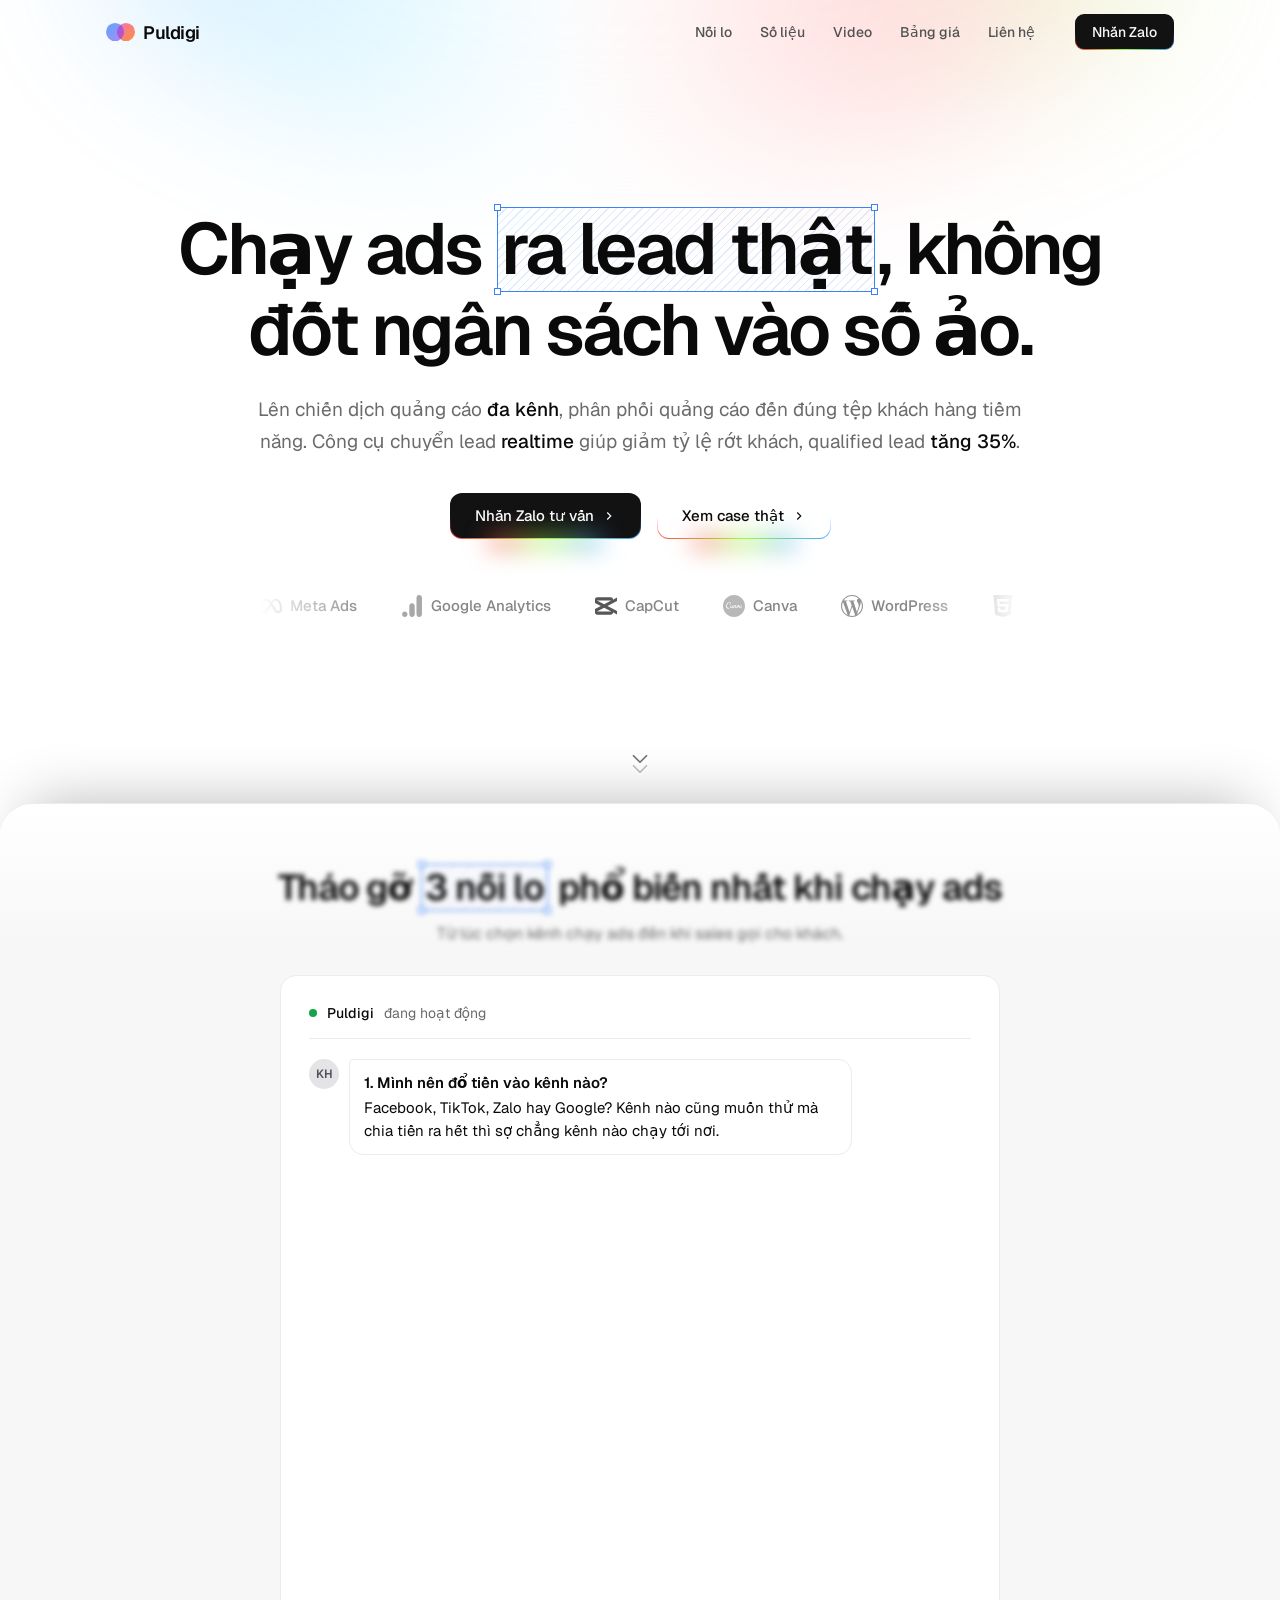
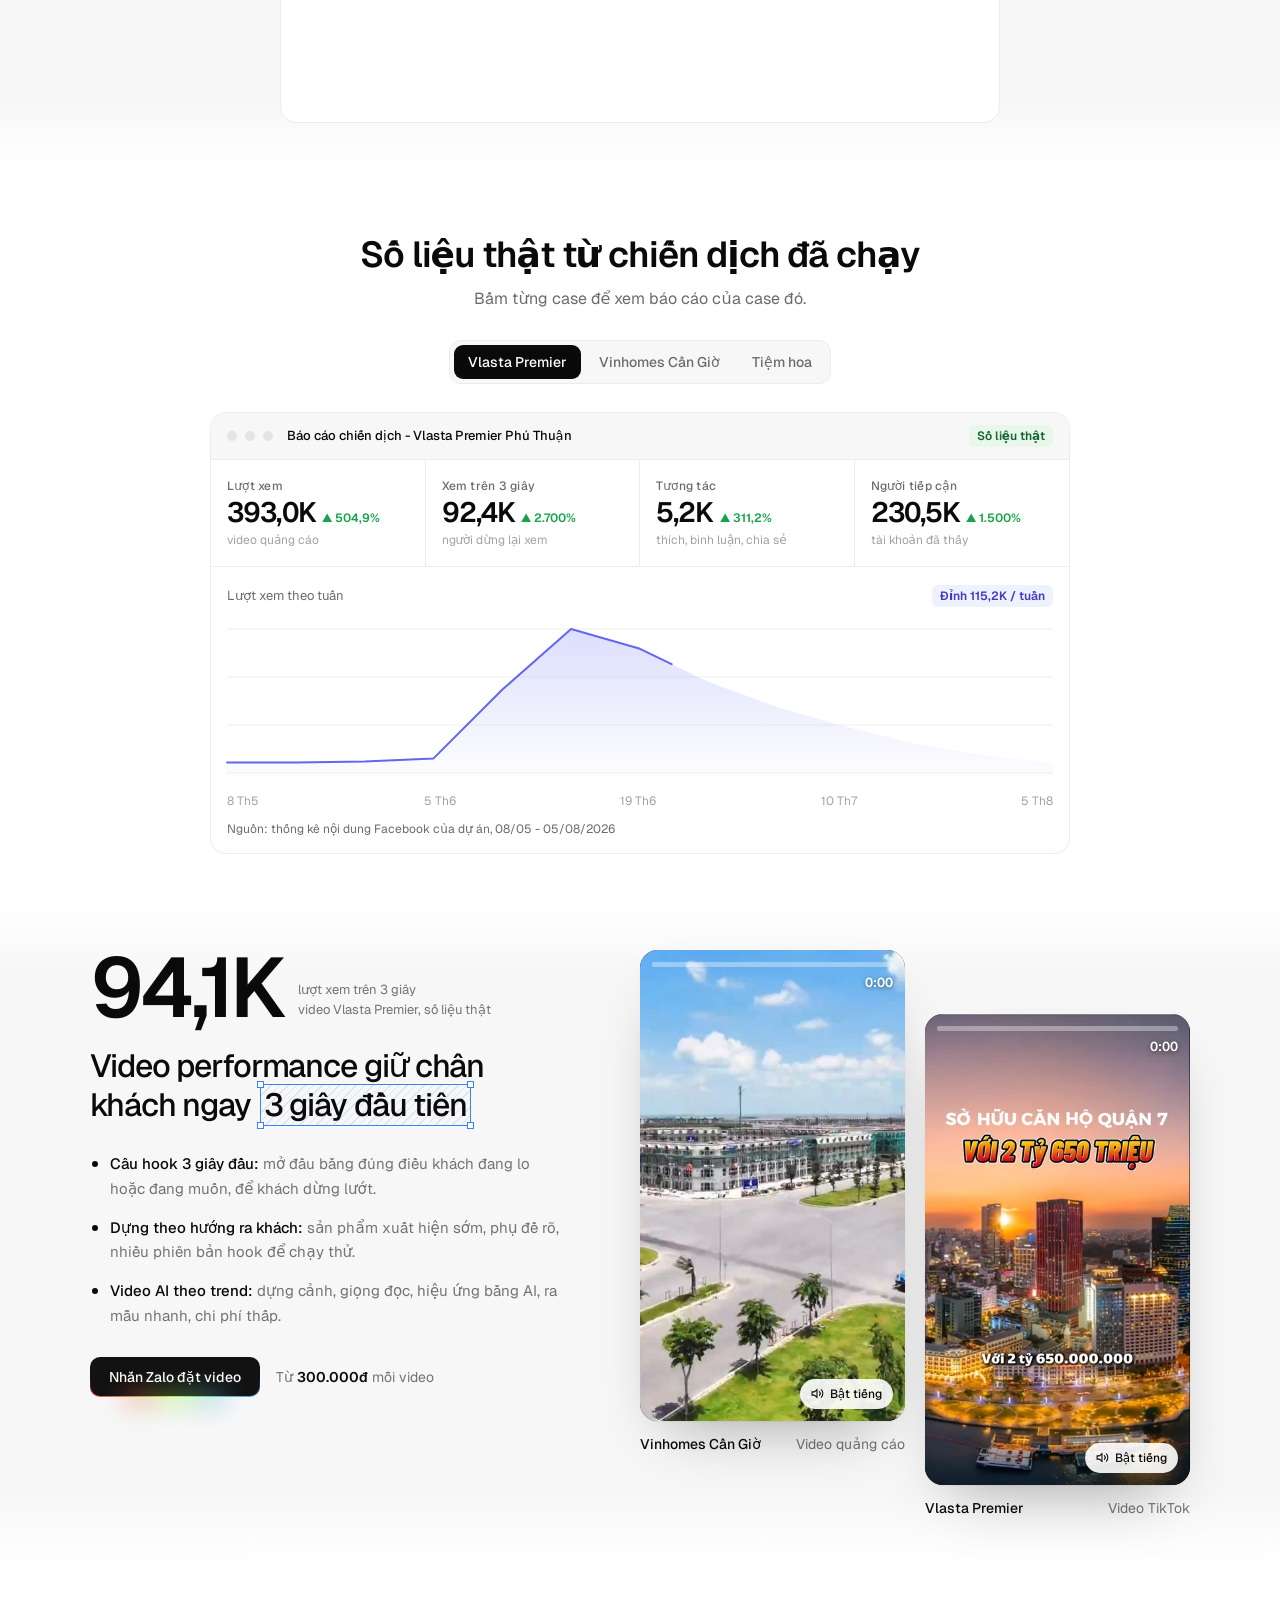
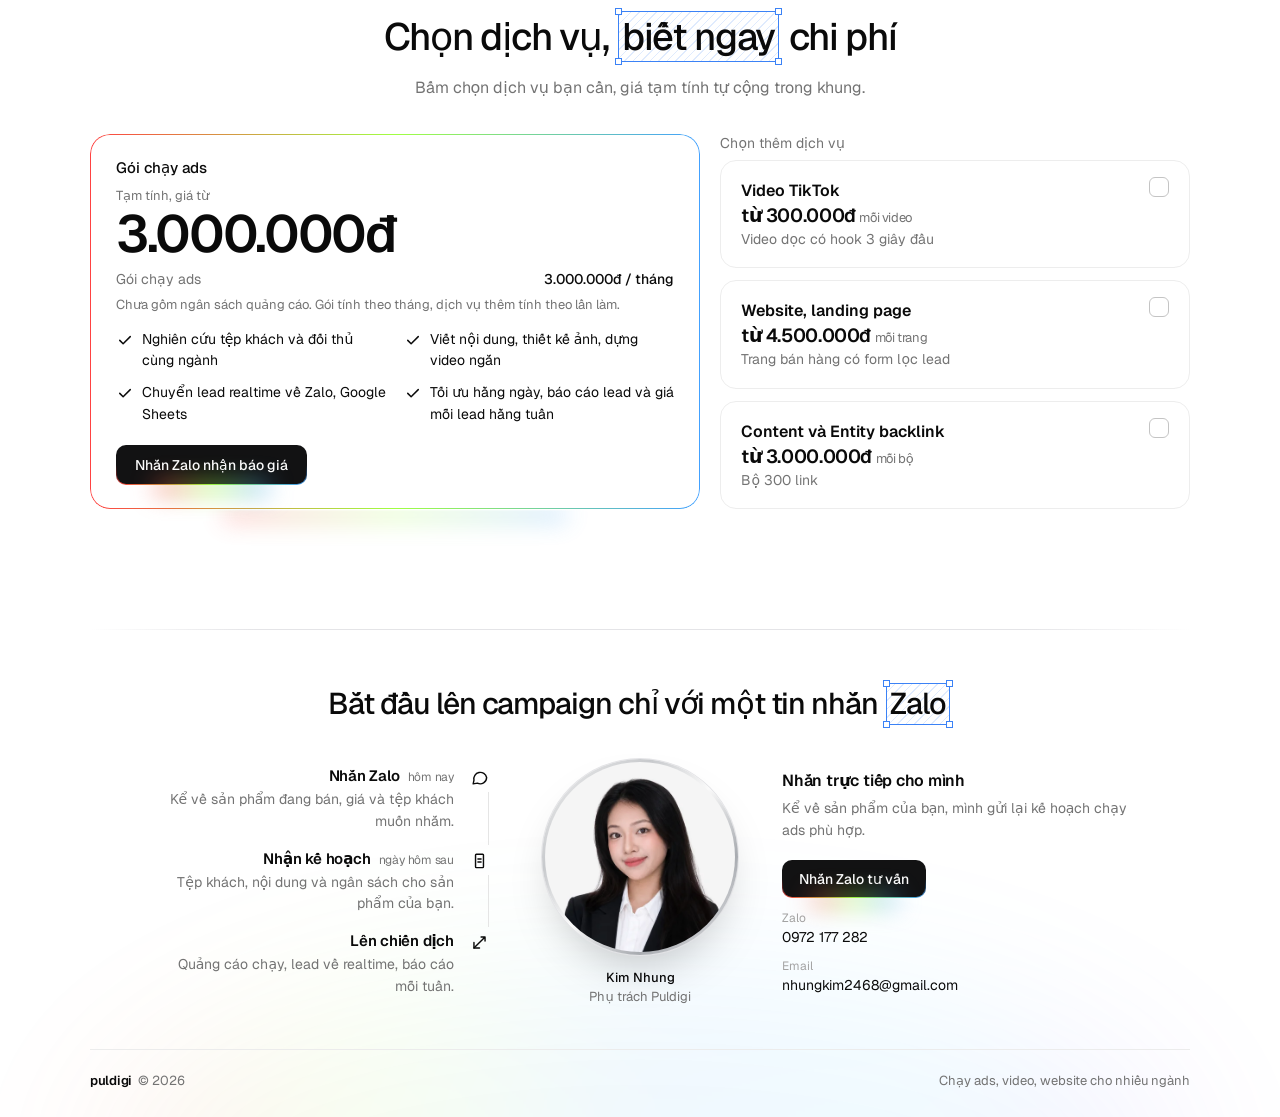
==== commit 7ccfe8ec: "Bảng giá: thu gọn ánh chuyển sắc, chỉ nằm dưới viền khung Co-Authored-By: Claude Opus 5.5 <noreply@a" ====
--- a/index.html
+++ b/index.html
@@ -712,6 +712,9 @@
   #s-footer .fleft .vrow>div{text-align:left}
   #s-footer .fleft .vrow:not(:last-child)::before{right:auto;left:9px}
 }
+
+/* ánh chuyển sắc của khung giá chỉ nằm dưới đường viền, không lấn vào trong khung (Nhung yêu cầu 18/11) */
+#s-bang-gia .rbcard::after{top:100%!important;bottom:auto!important;left:22%!important;right:22%!important;height:10px!important;margin-top:1px;filter:blur(12px)!important;opacity:.4!important;clip-path:inset(0 -20% -260% -20%)}
 /* Nối giữa các phần kiểu C (Nhung chọn 18/11): bỏ đường kẻ, nền xen kẽ trắng / xám rất nhạt chuyển mềm */
 body>div>section{border-top:0!important}
 #s-footer footer{border-top:0!important}
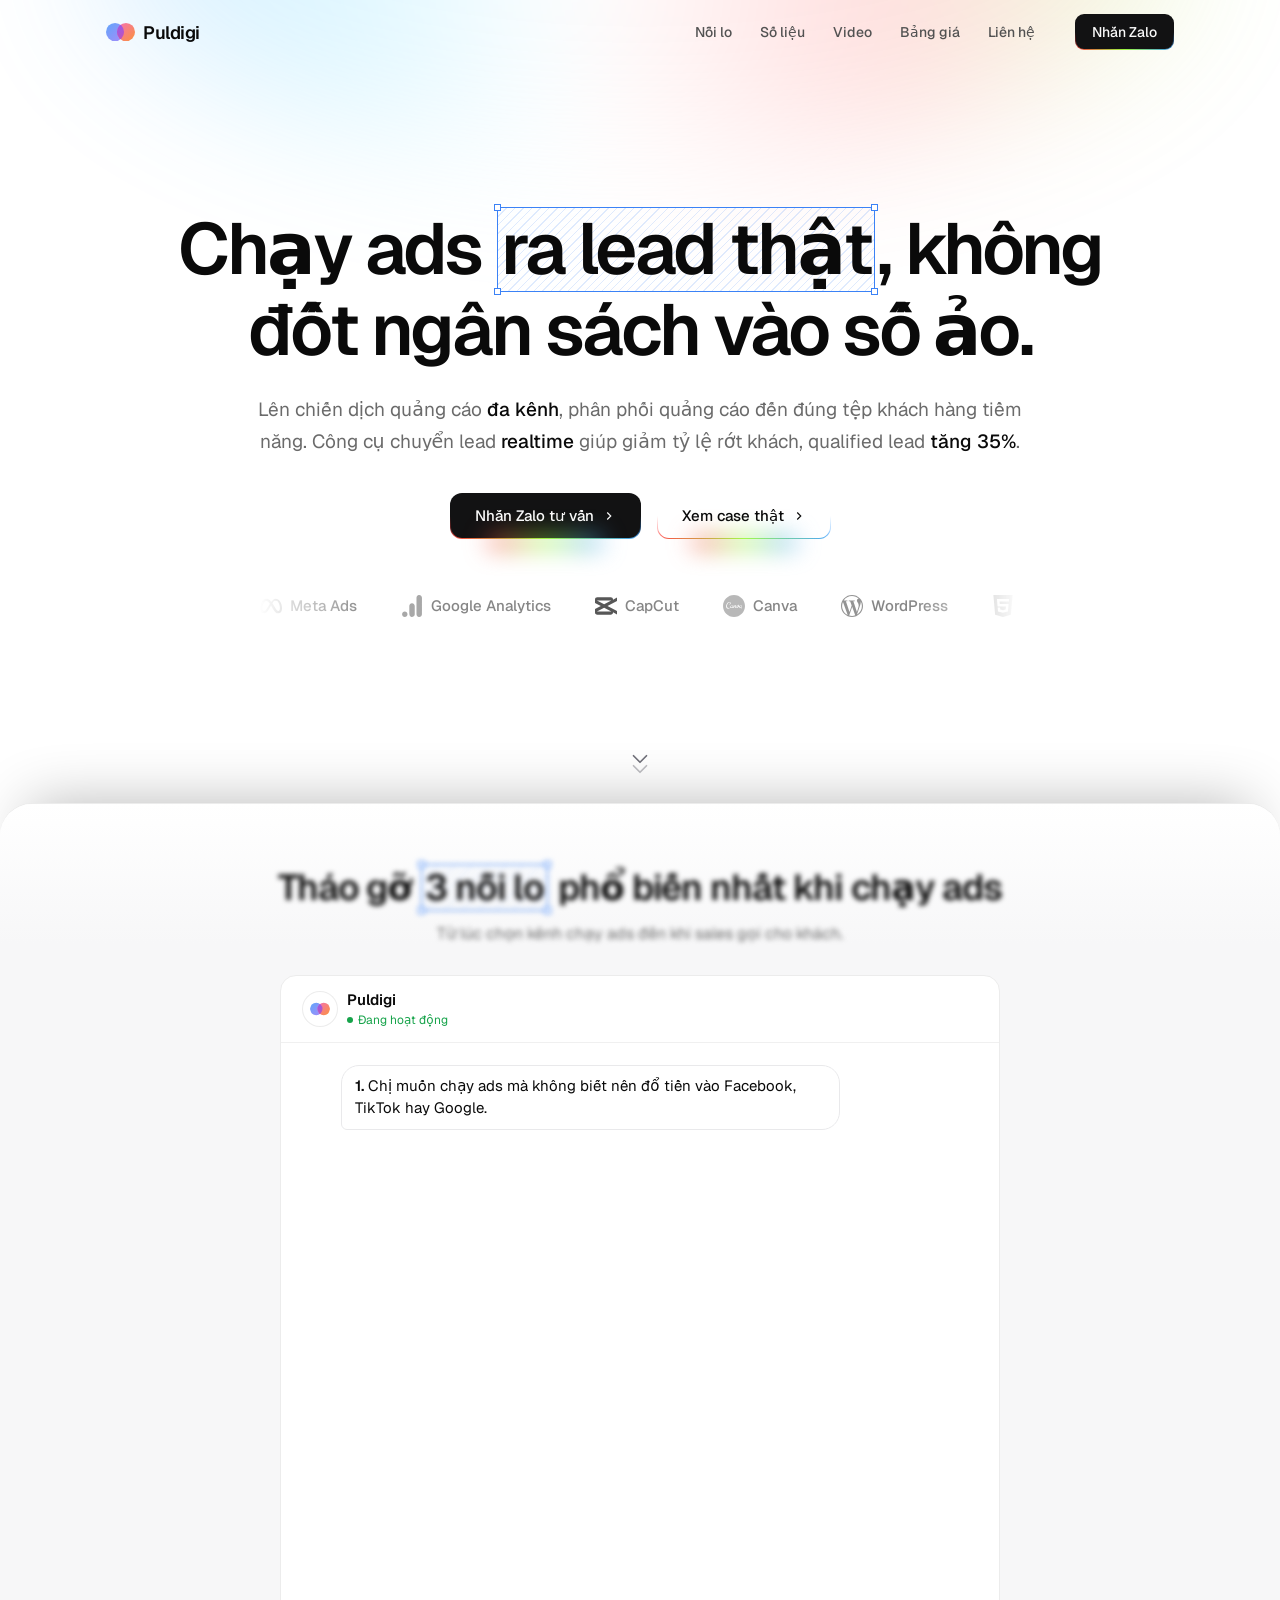
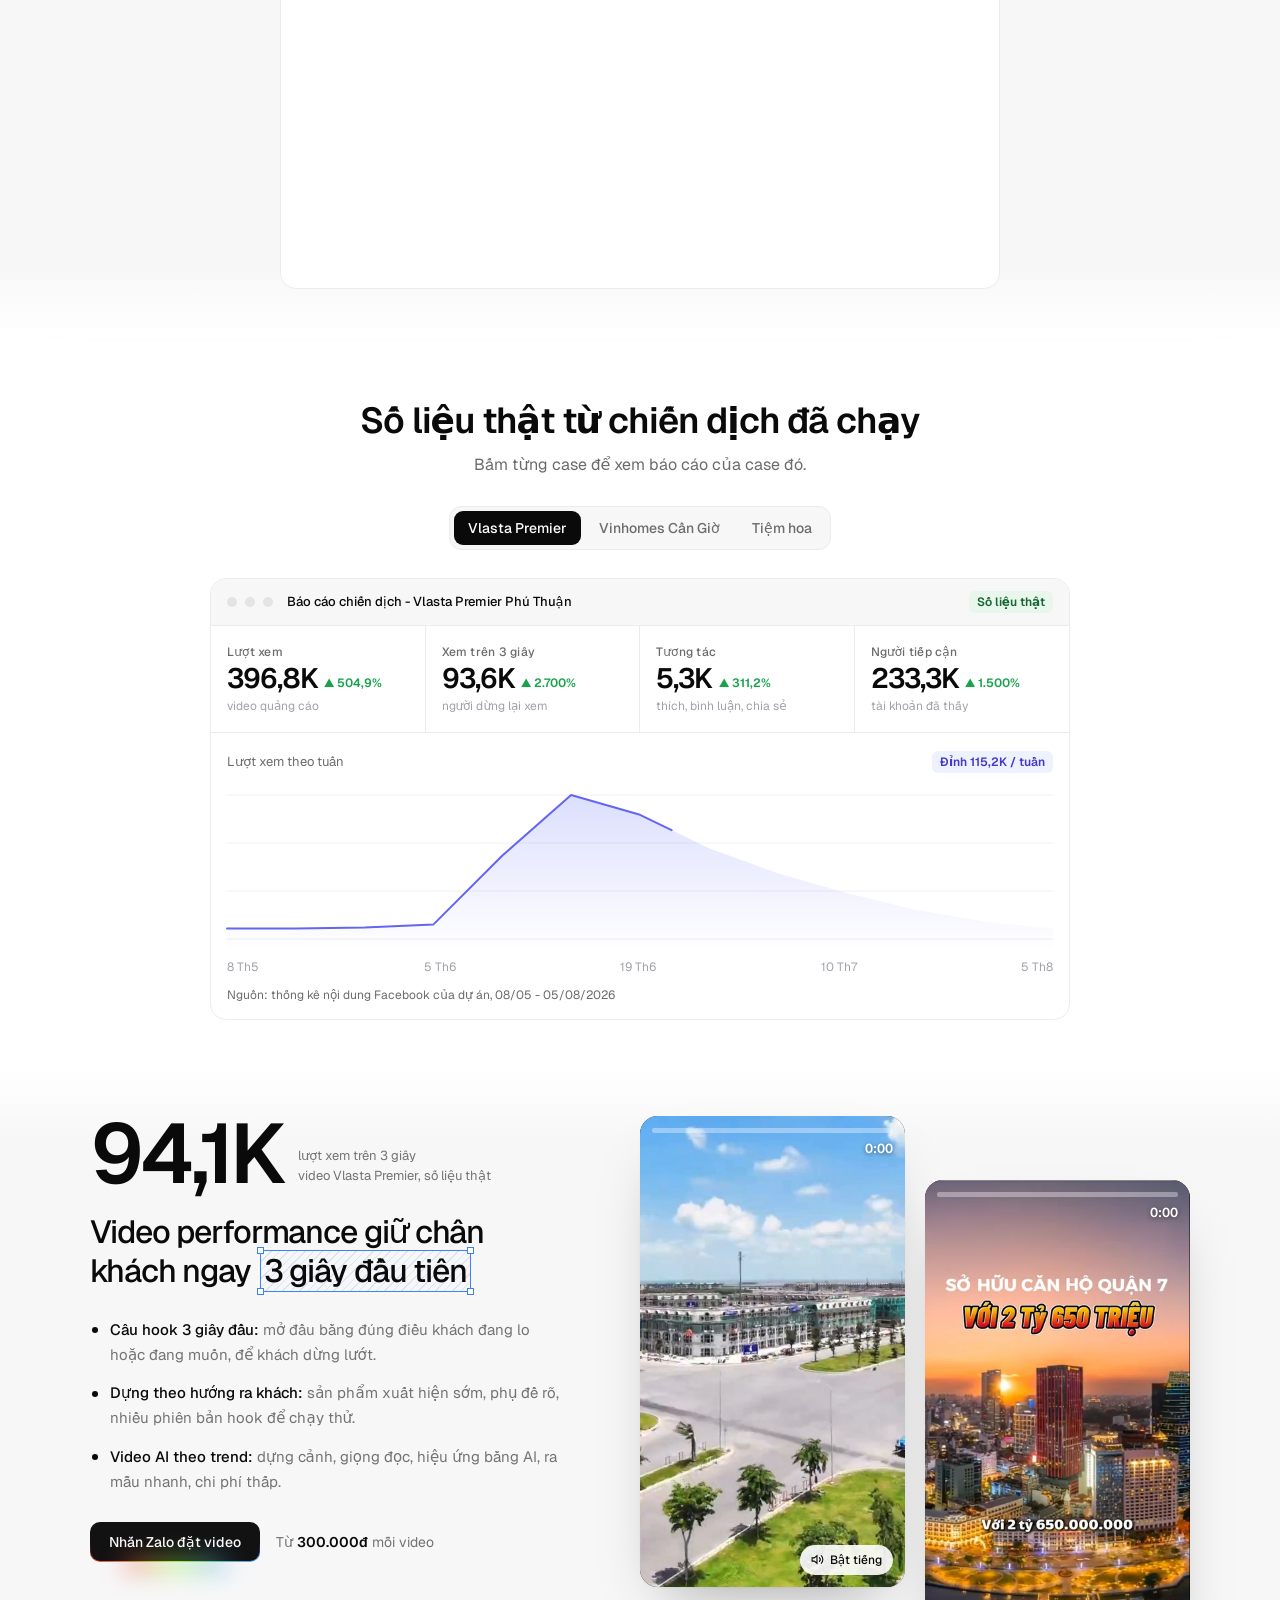
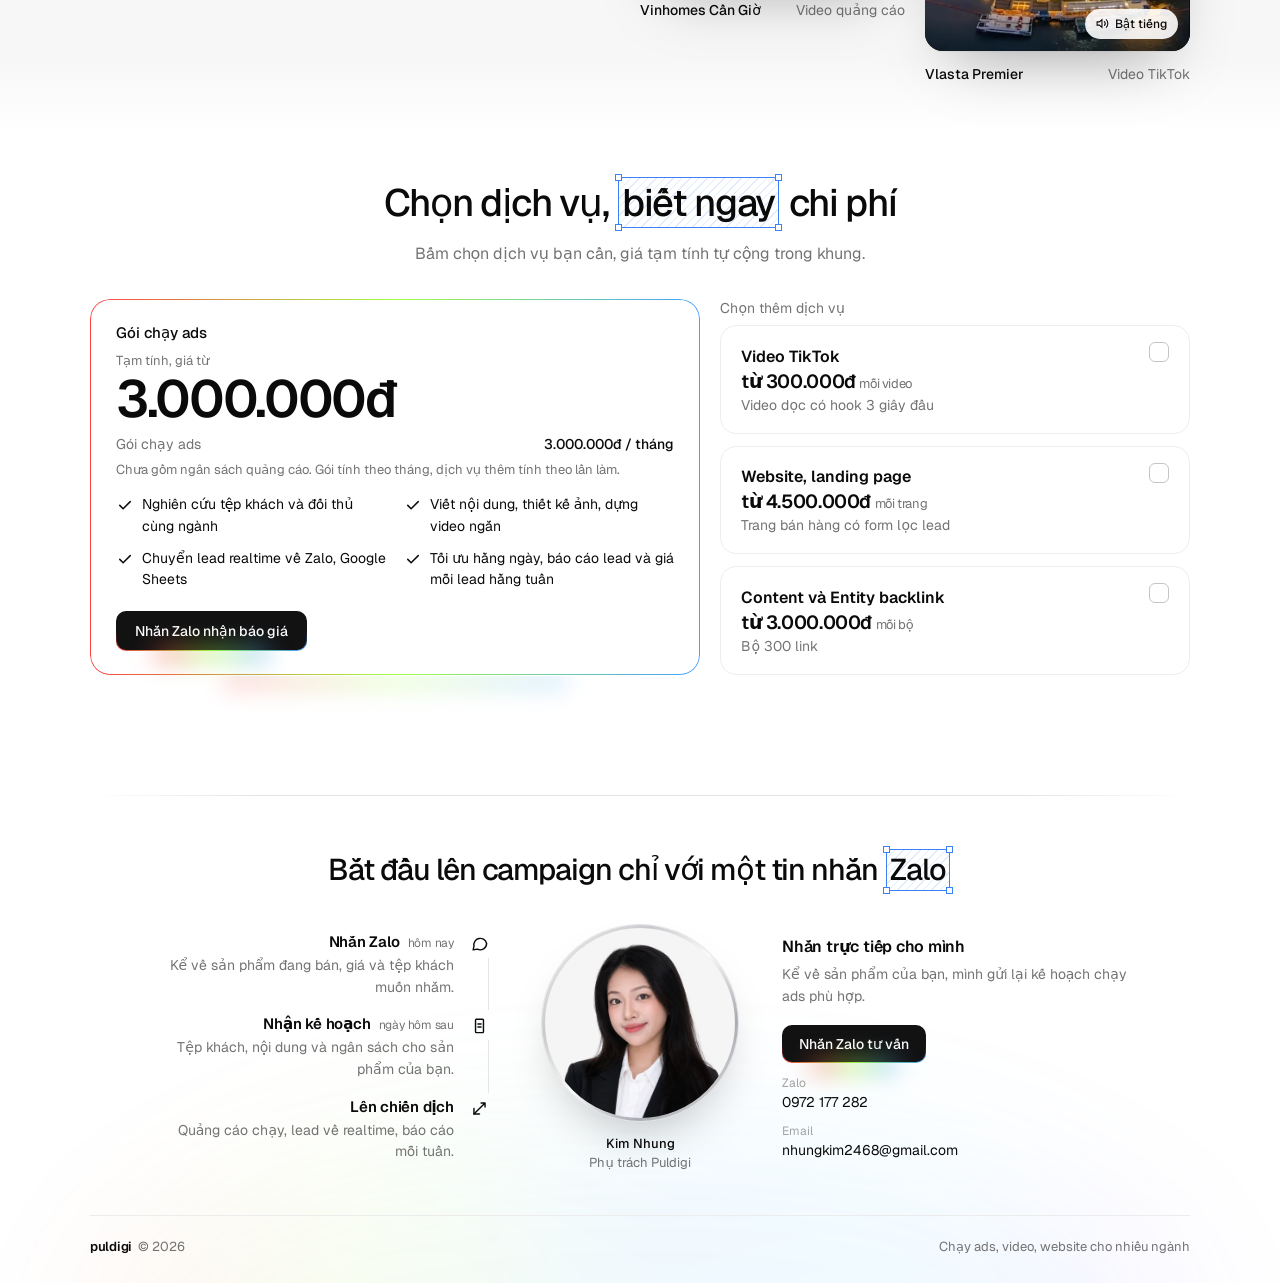
==== commit 6f9c4a21: "Nỗi lo: khung chat tối giản đen trắng, lời thoại mới - Tin của khách viền mảnh, tin Puldigi nền đen," ====
--- a/index.html
+++ b/index.html
@@ -715,6 +715,33 @@
 
 /* ánh chuyển sắc của khung giá chỉ nằm dưới đường viền, không lấn vào trong khung (Nhung yêu cầu 18/11) */
 #s-bang-gia .rbcard::after{top:100%!important;bottom:auto!important;left:22%!important;right:22%!important;height:10px!important;margin-top:1px;filter:blur(12px)!important;opacity:.4!important;clip-path:inset(0 -20% -260% -20%)}
+
+/* Khung chat kiểu C - tối giản đen trắng (Nhung chọn 19/11) */
+#s-noi-lo .chat{padding:0!important;overflow:hidden}
+#s-noi-lo .chat-top{display:flex;align-items:center;gap:10px;margin:0;padding:14px 22px;border-bottom:1px solid #f0f0f0;font-size:15px}
+#s-noi-lo .chat-top img{width:34px;height:34px;padding:7px;border-radius:50%;background:#fff;box-shadow:0 0 0 1px #ececec}
+#s-noi-lo .chat-top b{display:block;font-weight:600}
+#s-noi-lo .chat-top span{font-size:12px;font-weight:400;color:#16a34a}
+#s-noi-lo .chat-top span::before{content:"";display:inline-block;width:6px;height:6px;margin-right:5px;border-radius:50%;background:#16a34a;vertical-align:1px}
+#s-noi-lo #chat .msg{align-items:flex-end;gap:8px;margin:0 22px 6px}
+#s-noi-lo #chat .chat-top+.msg{margin-top:22px}
+#s-noi-lo #chat .msg.grp{margin-top:18px}
+#s-noi-lo #chat .msg .av{width:30px;height:30px;visibility:hidden;font-size:0}
+#s-noi-lo #chat .msg.last .av{visibility:visible}
+#s-noi-lo #chat .msg.kh .av{background:#e4e4e7;color:#71717a}
+#s-noi-lo #chat .msg.kh .av svg{width:16px;height:16px}
+#s-noi-lo #chat .msg.pd .av{background:#fff;box-shadow:0 0 0 1px #ececec}
+#s-noi-lo #chat .msg.pd .av img{width:20px;height:auto}
+#s-noi-lo #chat .msg .b{max-width:74%;padding:9px 13px;font-size:15px;line-height:1.5;border-radius:18px}
+#s-noi-lo #chat .msg.kh .b{background:#fff;border:1px solid #e9e9eb;border-bottom-left-radius:6px}
+#s-noi-lo #chat .msg.kh .b b{display:inline;margin:0}
+#s-noi-lo #chat .msg.pd .b{background:#18181b;color:#fafafa;border-bottom-right-radius:6px}
+#s-noi-lo #chat .msg .n{font-weight:600;margin-right:4px}
+#s-noi-lo #chat .typing{padding:6px 0 18px 60px}
+#s-noi-lo #chat .msg .dd{left:38px;height:38px;border-radius:18px}
+#s-noi-lo #chat .msg.kh .dd{border:1px solid #e9e9eb;border-bottom-left-radius:6px}
+#s-noi-lo #chat .msg.pd .dd{left:auto;right:38px;background:#18181b;border-bottom-right-radius:6px}
+@media (max-width:860px){#s-noi-lo #chat .msg{margin-left:14px;margin-right:14px}#s-noi-lo #chat .msg .b{max-width:82%;font-size:14.5px}}
 /* Nối giữa các phần kiểu C (Nhung chọn 18/11): bỏ đường kẻ, nền xen kẽ trắng / xám rất nhạt chuyển mềm */
 body>div>section{border-top:0!important}
 #s-footer footer{border-top:0!important}
@@ -807,13 +834,18 @@
   <div class="wrap">
     <div class="head"><h2>Tháo gỡ <span class="sel"><i></i><i></i><i></i><i></i><span>3 nỗi lo</span></span> phổ biến nhất khi chạy ads</h2><p class="sub">Từ lúc chọn kênh chạy ads đến khi sales gọi cho khách.</p></div>
     <div class="chat" id="chat">
-      <div class="chat-top"><i></i>Puldigi <span>đang hoạt động</span></div>
-      <div class="msg kh"><div class="av">KH</div><div class="b"><b>1. Mình nên đổ tiền vào kênh nào?</b>Facebook, TikTok, Zalo hay Google? Kênh nào cũng muốn thử mà chia tiền ra hết thì sợ chẳng kênh nào chạy tới nơi.</div></div>
-      <div class="msg pd"><div class="av">P</div><div class="b">Puldigi chọn kênh theo nơi khách của bạn thường tìm hiểu sản phẩm. Mình chạy thử với ngân sách nhỏ rồi tăng chi ở kênh mang về nhiều khách có nhu cầu hơn.</div></div>
-      <div class="msg kh"><div class="av">KH</div><div class="b"><b>2. Nhận nhiều lead mà gọi toàn sai số hoặc khách hỏi cho biết.</b>Có người để lại số nhưng lúc mình gọi thì họ chẳng nhớ đã xem sản phẩm nào.</div></div>
-      <div class="msg pd"><div class="av">P</div><div class="b">Puldigi thêm vài câu hỏi ngắn về nhu cầu và khoảng giá khách đang cân nhắc. Khi đội sales gọi xong, mình dùng phản hồi đó để chỉnh quảng cáo và kéo về nhiều khách muốn tư vấn hơn.</div></div>
-      <div class="msg kh"><div class="av">KH</div><div class="b"><b>3. Khách để số buổi sáng, tới chiều sales mới gọi.</b>Lúc gọi được thì khách đã hỏi giá và chốt được bên khác rồi.</div></div>
-      <div class="msg pd"><div class="av">P</div><div class="b">Khách vừa để lại số, hệ thống gửi thông báo ngay lập tức (<b>realtime</b>), sau đó cập nhật thông tin vào Google Sheets. Đội sales có thể gọi lại ngay khi khách còn nhớ sản phẩm.</div></div>
+      <div class="chat-top"><img src="assets/logo-icon-v2.svg" alt="" width="22" height="17"><div><b>Puldigi</b><span>Đang hoạt động</span></div></div>
+      <div class="msg kh"><div class="av"><svg viewBox="0 0 24 24" fill="currentColor"><circle cx="12" cy="8" r="4"/><path d="M4 20c0-4.4 3.6-7 8-7s8 2.6 8 7z"/></svg></div><div class="b"><span class="n">1.</span>Chị muốn chạy ads mà không biết nên đổ tiền vào Facebook, TikTok hay Google.</div></div>
+      <div class="msg kh last"><div class="av"><svg viewBox="0 0 24 24" fill="currentColor"><circle cx="12" cy="8" r="4"/><path d="M4 20c0-4.4 3.6-7 8-7s8 2.6 8 7z"/></svg></div><div class="b">Chia đều ngân sách thì sợ kênh nào cũng không tới nơi, không hiệu quả.</div></div>
+      <div class="msg pd"><div class="av"><img src="assets/logo-icon-v2.svg" alt="" width="20" height="15"></div><div class="b">Dạ, mình sẽ lên plan: xem khách của chị hay tìm hiểu sản phẩm ở đâu, làm rõ mục tiêu, ngành hàng và nhu cầu chạy của chị.</div></div>
+      <div class="msg pd last"><div class="av"><img src="assets/logo-icon-v2.svg" alt="" width="20" height="15"></div><div class="b">Mình chạy test một phần ngân sách trên các kênh được đánh giá hiệu quả, sau đó tối ưu: kênh nào ra <b>khách có nhu cầu thật</b> thì dồn tiền vào kênh đó.</div></div>
+      <div class="msg kh grp"><div class="av"><svg viewBox="0 0 24 24" fill="currentColor"><circle cx="12" cy="8" r="4"/><path d="M4 20c0-4.4 3.6-7 8-7s8 2.6 8 7z"/></svg></div><div class="b"><span class="n">2.</span>Lead về nhiều mà gọi toàn sai số, hoặc khách hỏi cho biết thôi.</div></div>
+      <div class="msg kh last"><div class="av"><svg viewBox="0 0 24 24" fill="currentColor"><circle cx="12" cy="8" r="4"/><path d="M4 20c0-4.4 3.6-7 8-7s8 2.6 8 7z"/></svg></div><div class="b">Có người còn không nhớ mình đã điền form nào.</div></div>
+      <div class="msg pd"><div class="av"><img src="assets/logo-icon-v2.svg" alt="" width="20" height="15"></div><div class="b">Form bên mình hỏi thêm vài câu ngắn về nhu cầu và khoảng giá, lọc bớt khách hỏi chơi, khách không có nhu cầu.</div></div>
+      <div class="msg pd last"><div class="av"><img src="assets/logo-icon-v2.svg" alt="" width="20" height="15"></div><div class="b">Sales gọi xong điền kết quả vào file Google Sheets cho dễ quản lý, mình dựa vào đó tối ưu lại quảng cáo để kéo về <b>đúng người cần tư vấn</b>.</div></div>
+      <div class="msg kh grp last"><div class="av"><svg viewBox="0 0 24 24" fill="currentColor"><circle cx="12" cy="8" r="4"/><path d="M4 20c0-4.4 3.6-7 8-7s8 2.6 8 7z"/></svg></div><div class="b"><span class="n">3.</span>Số đến tay sales chậm quá, khách điền form buổi sáng, chiều sales mới gọi thì khách đã chốt bên khác rồi.</div></div>
+      <div class="msg pd"><div class="av"><img src="assets/logo-icon-v2.svg" alt="" width="20" height="15"></div><div class="b">Mình có hệ thống CRM và app báo tin nhắn. Khách vừa để lại số là có thông báo ngay (<b>realtime</b>, trễ nhất 1-3 phút), thông tin khách tự điền vào Google Sheets luôn.</div></div>
+      <div class="msg pd last"><div class="av"><img src="assets/logo-icon-v2.svg" alt="" width="20" height="15"></div><div class="b">Sales gọi lại liền thì <b>tỷ lệ chốt khách cao hơn</b>.</div></div>
       <div class="typing"><i></i><i></i><i></i></div>
     </div>
   </div>
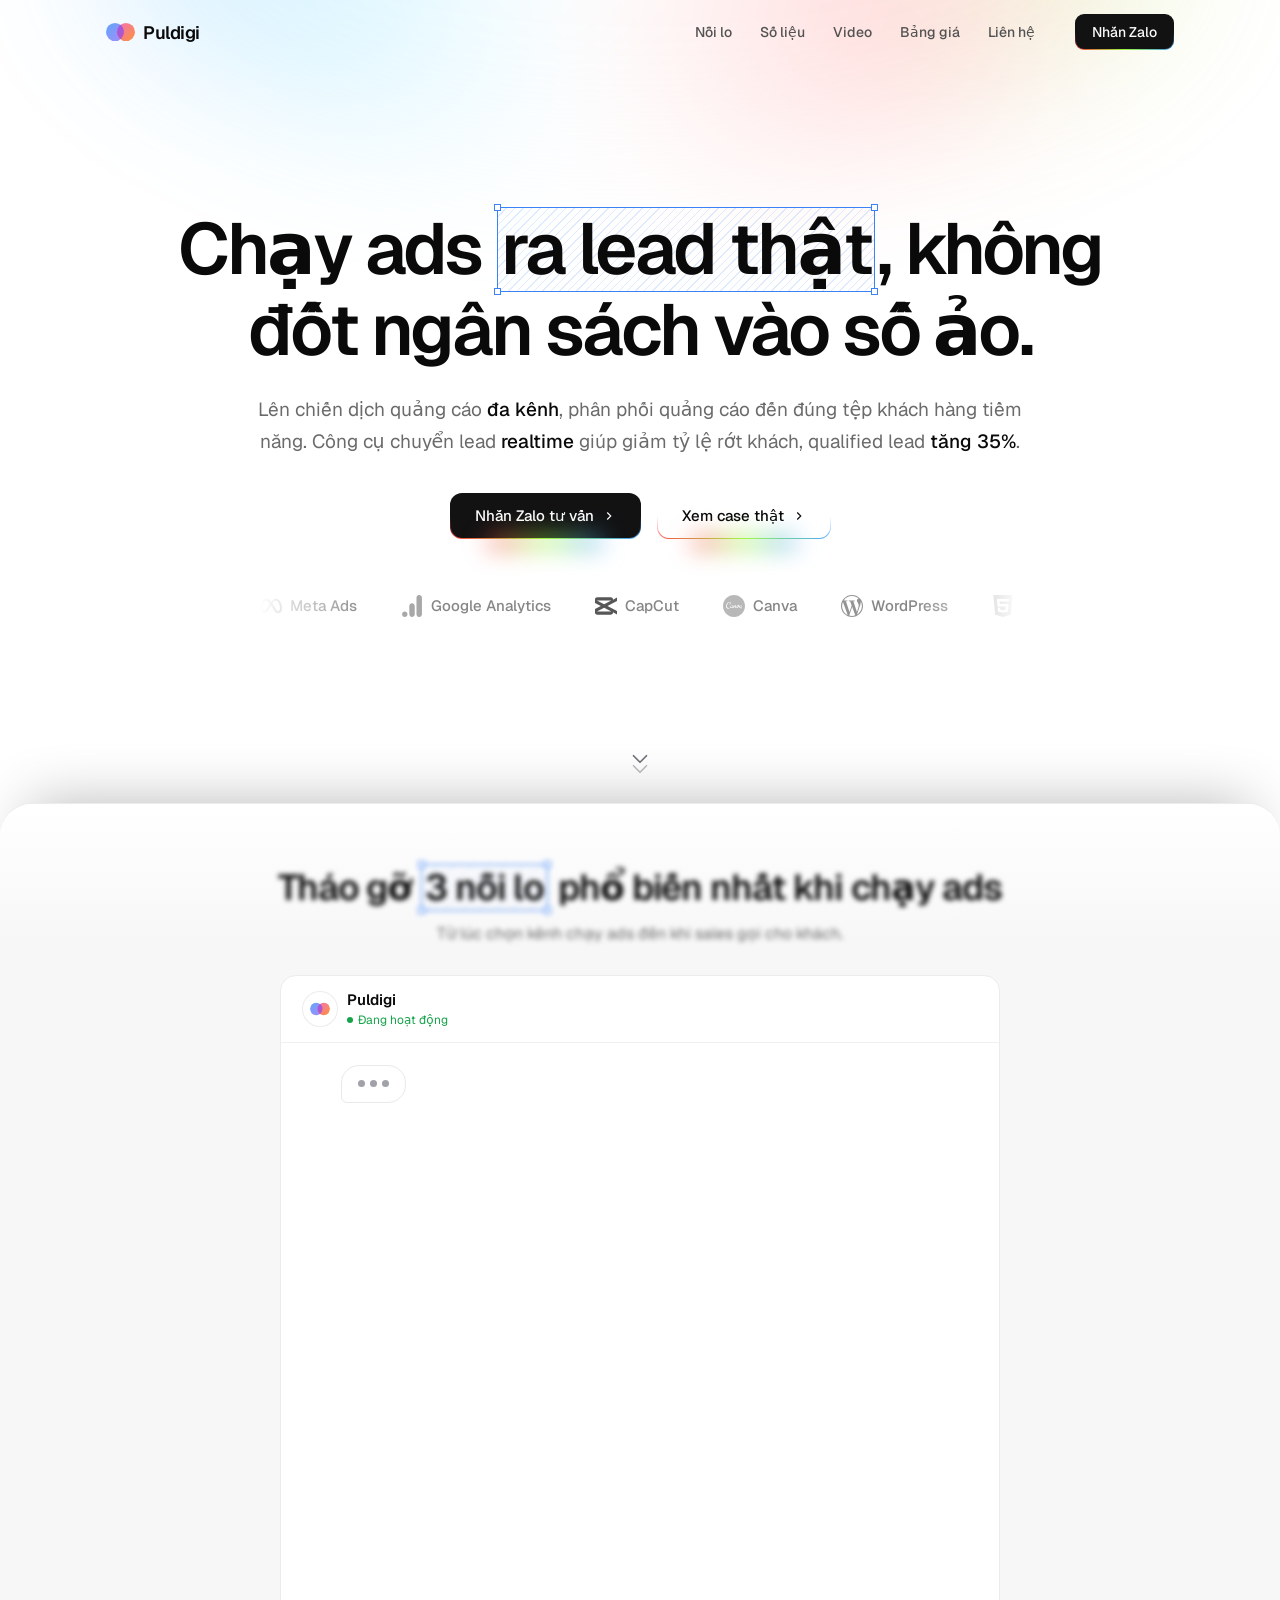
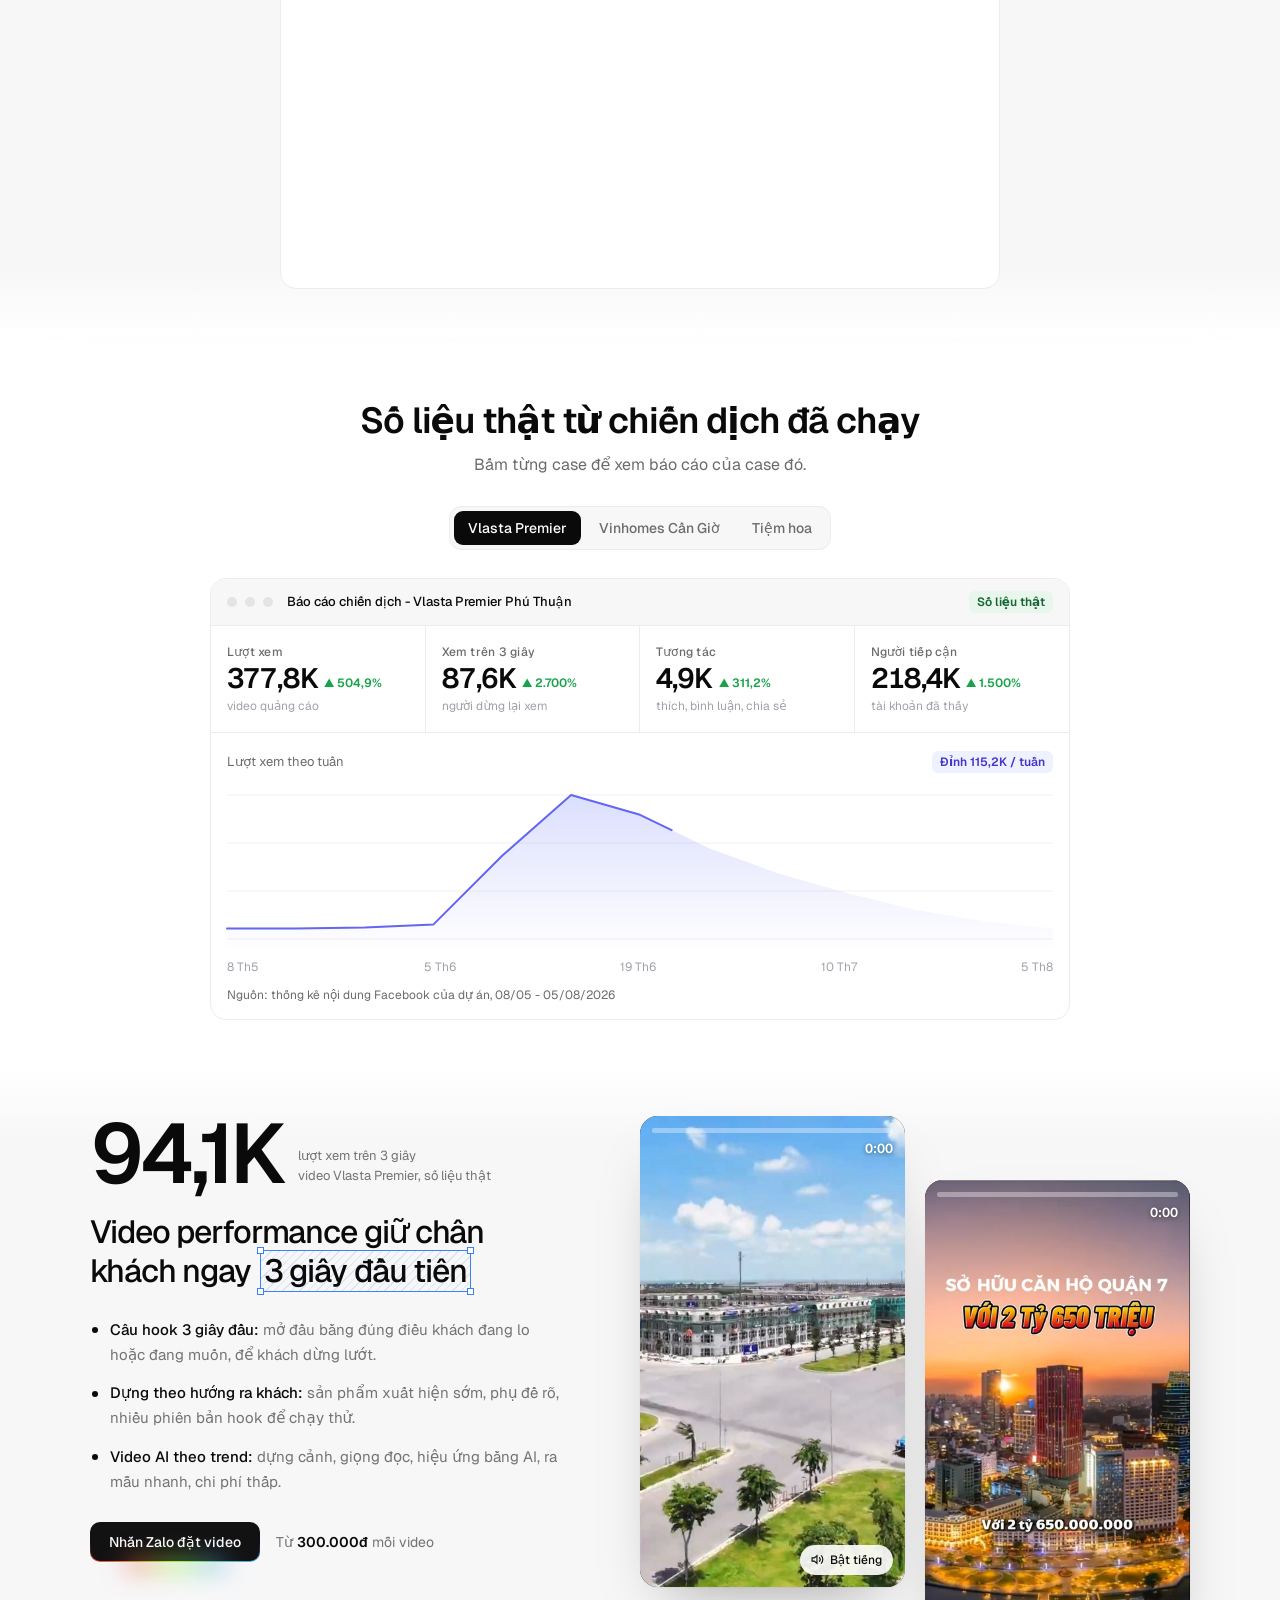
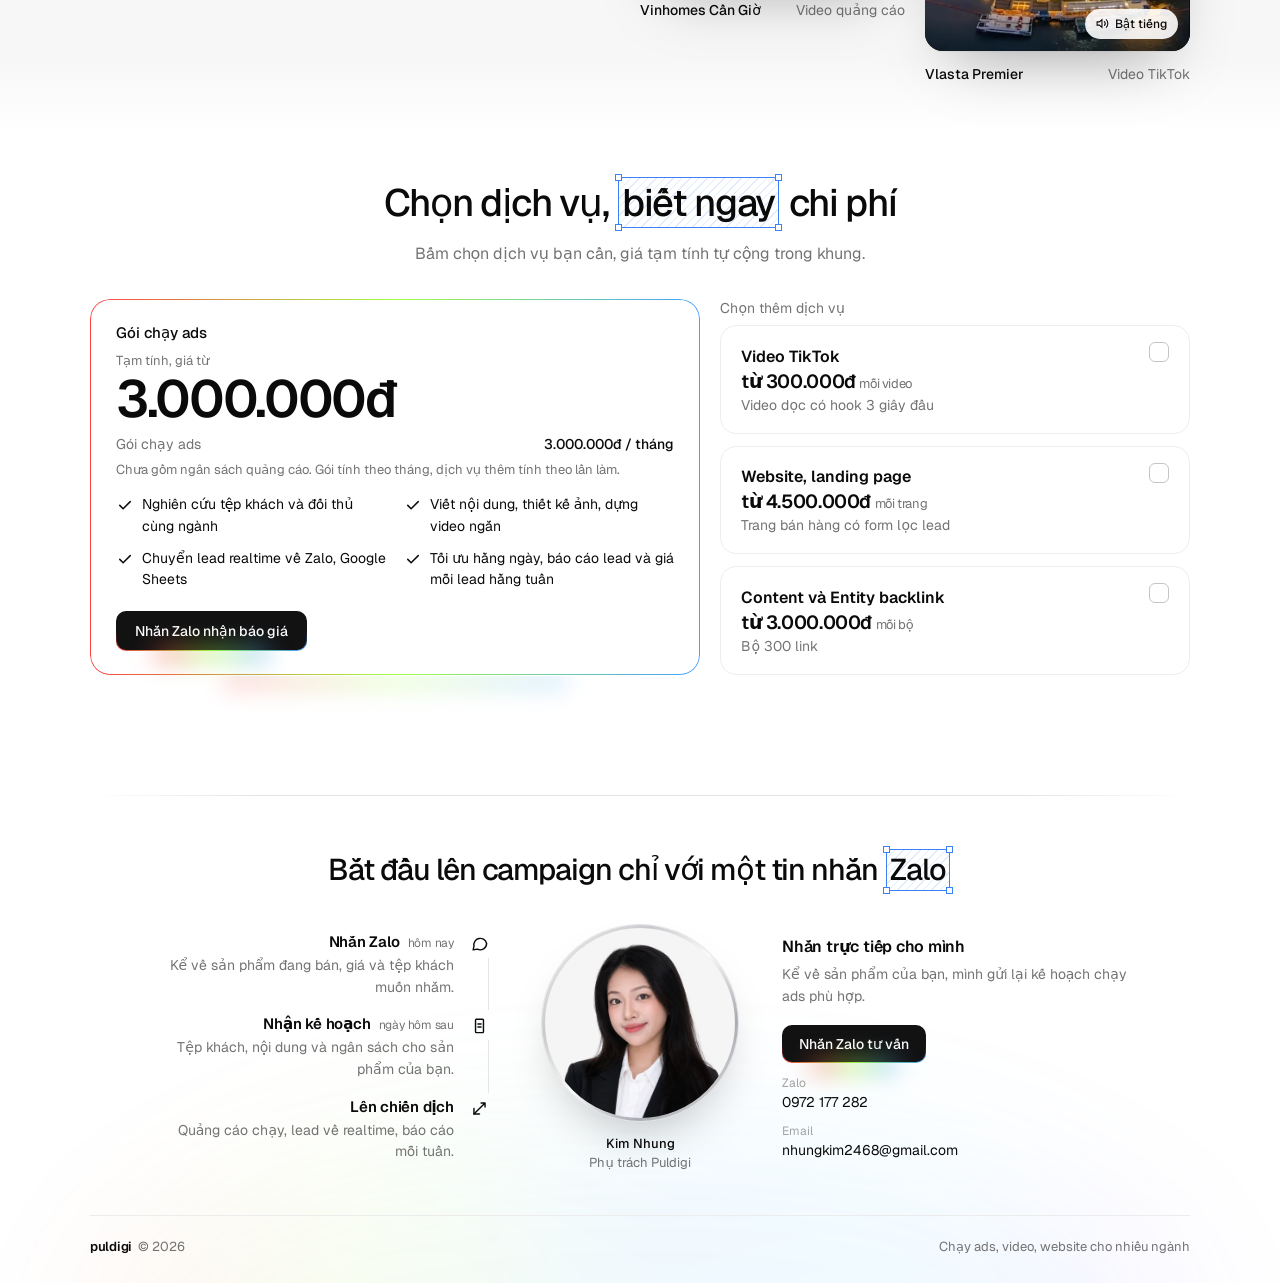
==== commit 12cbbe99: "Biểu tượng tab mới: logo 2 vòng tròn xanh tím và hồng cam Co-Authored-By: Claude Opus 5.5 <noreply@a" ====
--- a/index.html
+++ b/index.html
@@ -11,8 +11,10 @@
 <meta property="og:image" content="https://puldigi.com/assets/og-image.jpg">
 <meta property="og:url" content="https://puldigi.com">
 <meta name="twitter:card" content="summary_large_image">
-<link rel="icon" type="image/svg+xml" href="assets/logo-icon-v2.svg">
-<link rel="icon" href="assets/favicon.ico" sizes="any">
+<link rel="icon" href="assets/favicon.ico?v=2" sizes="any">
+<link rel="icon" type="image/png" sizes="32x32" href="assets/favicon-32.png?v=2">
+<link rel="icon" type="image/svg+xml" href="assets/logo-icon-v2.svg?v=2">
+<link rel="apple-touch-icon" href="assets/apple-touch-icon.png?v=2">
 <link rel="preconnect" href="https://fonts.googleapis.com">
 <link rel="preconnect" href="https://fonts.gstatic.com" crossorigin>
 <link href="https://fonts.googleapis.com/css2?family=Geist:wght@300;400;500;600&display=swap" rel="stylesheet">
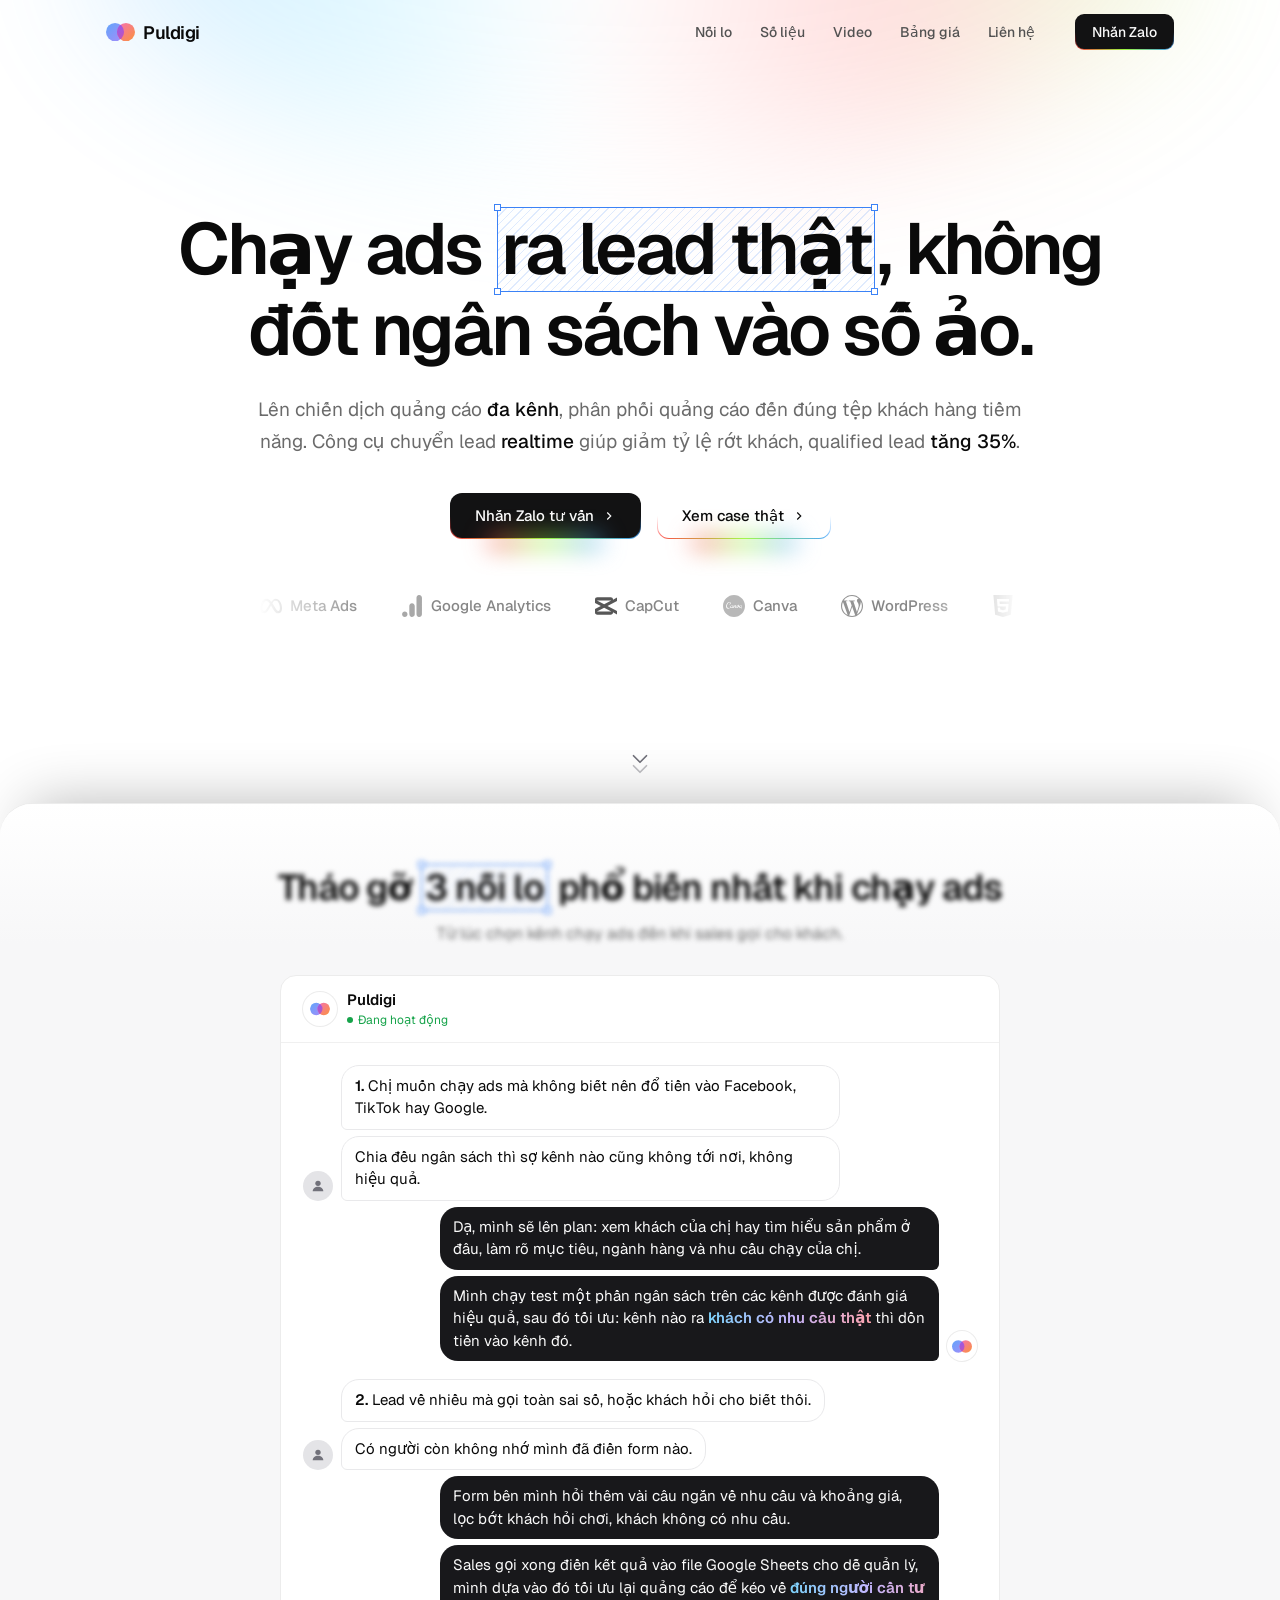
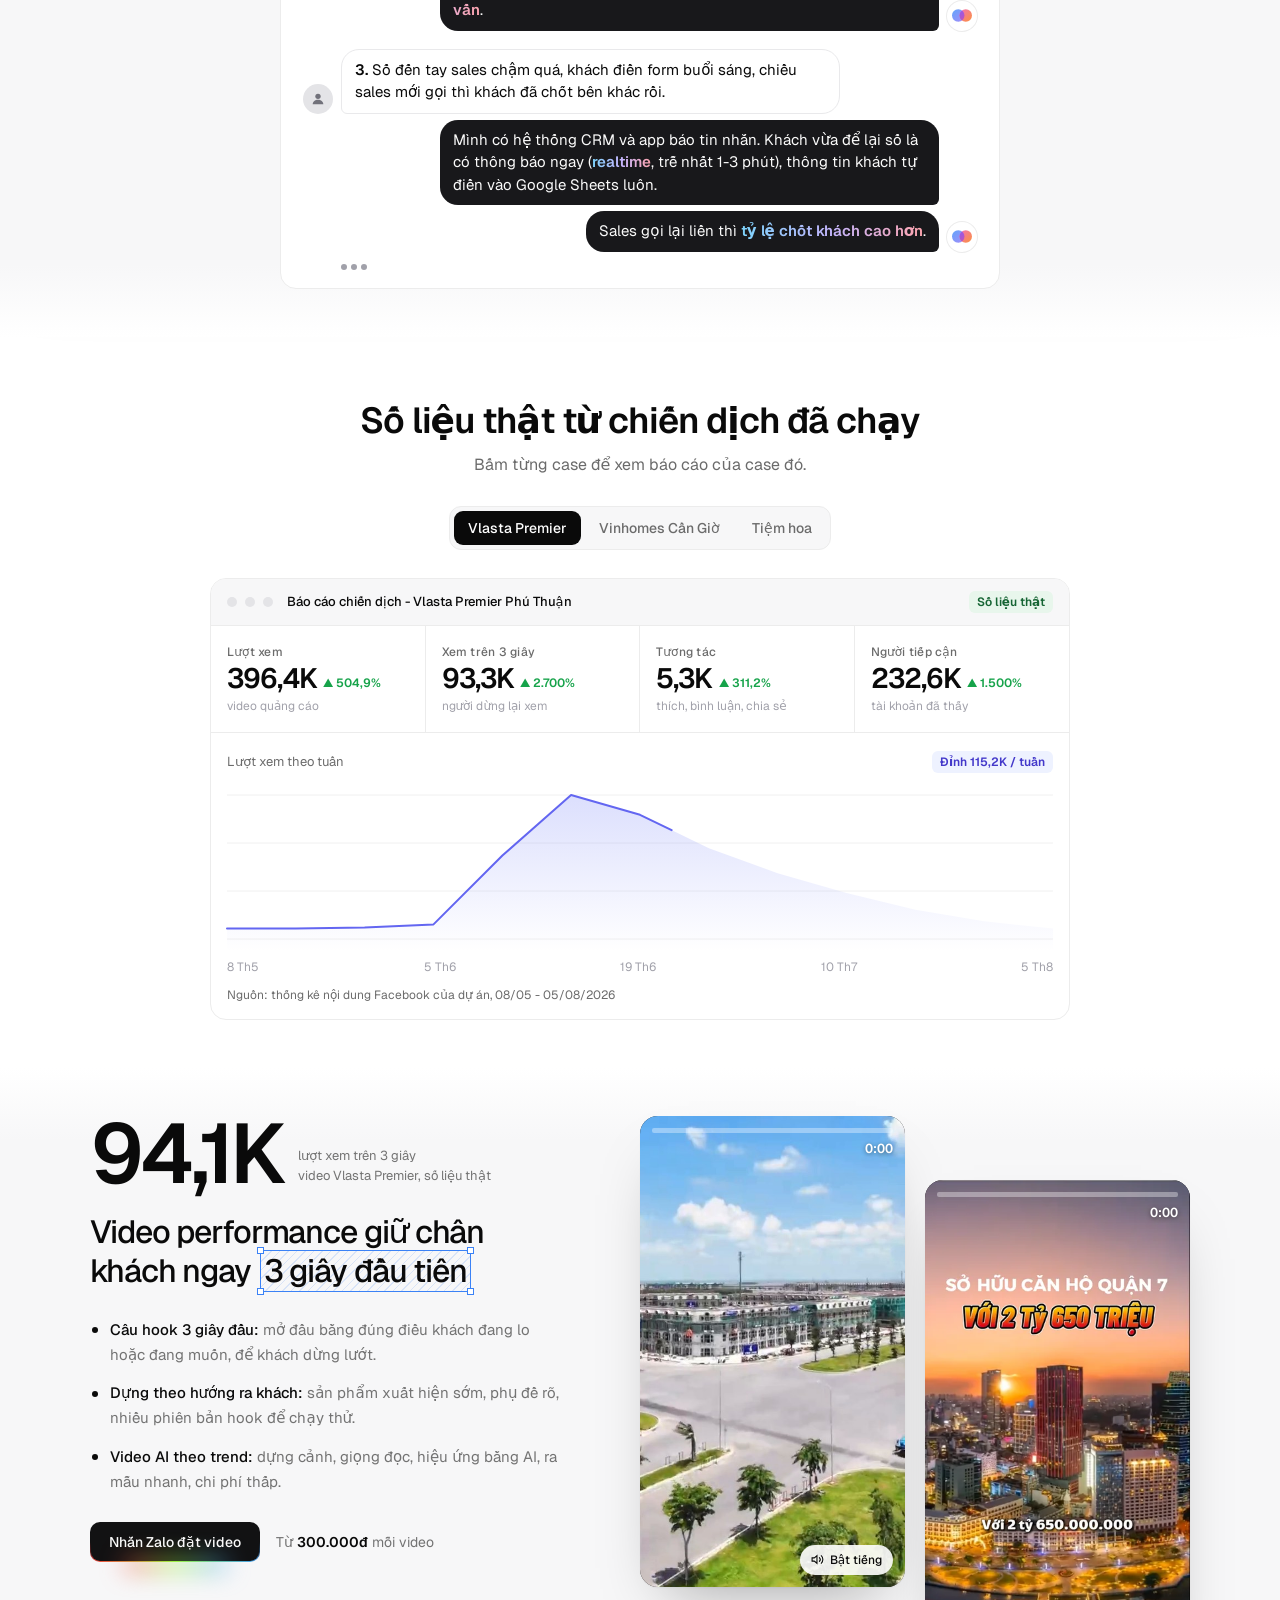
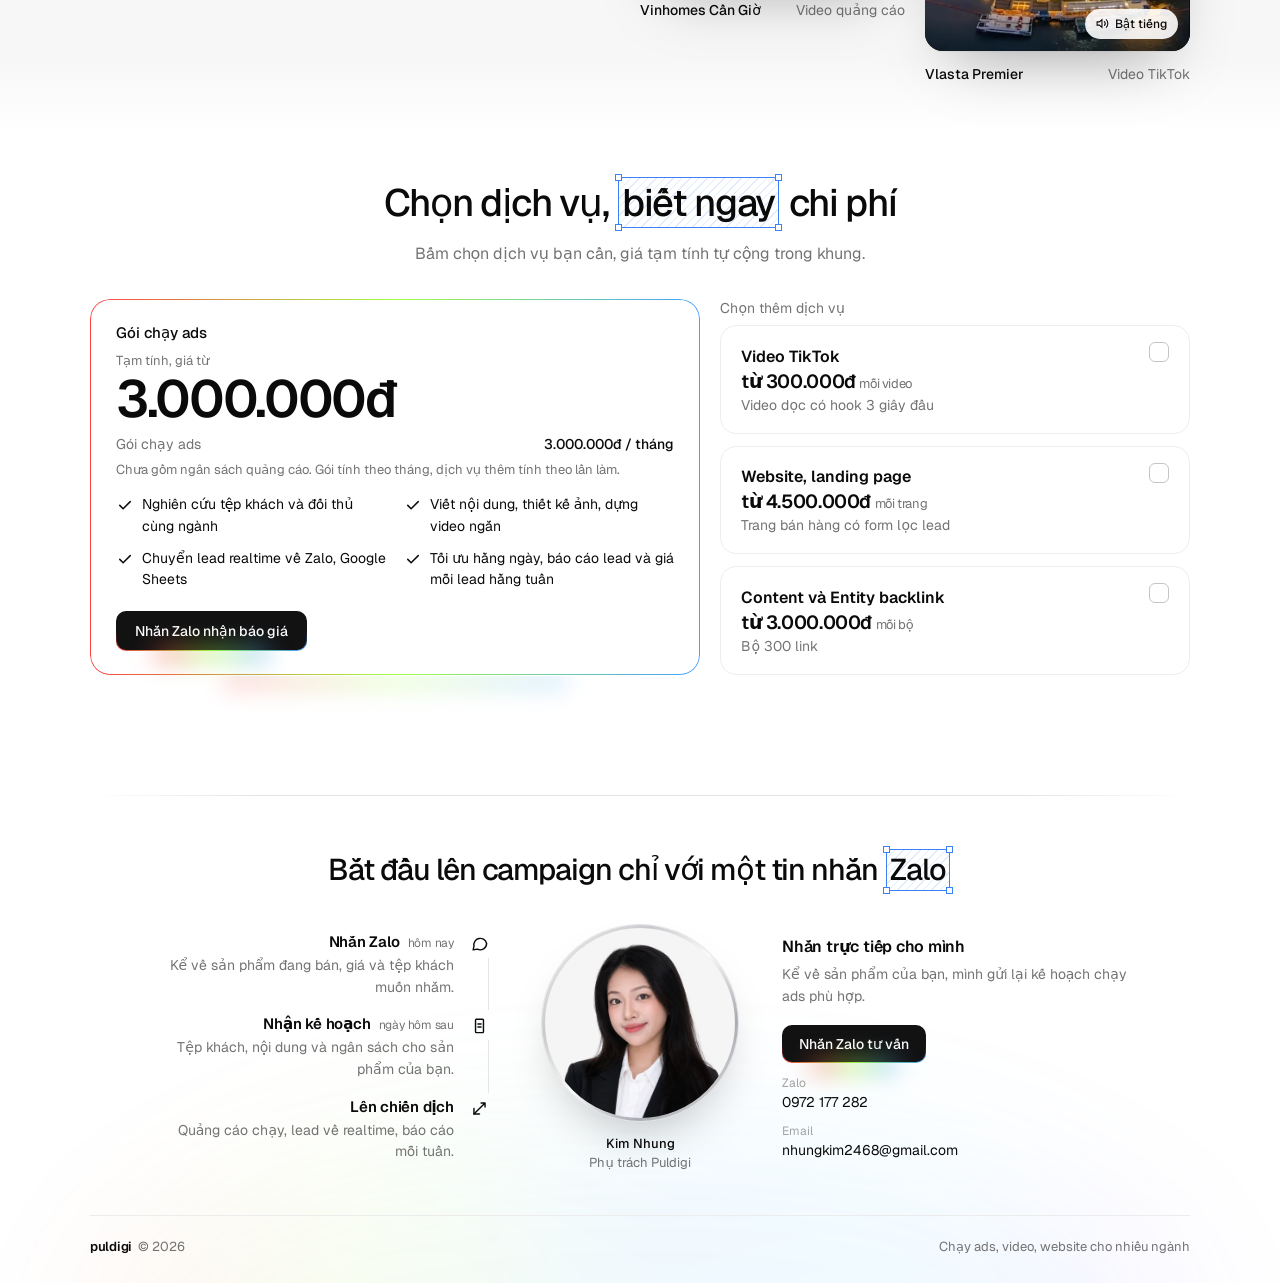
==== commit f710f122: "Khung chat: tin nhắn hiện theo vị trí cuộn Co-Authored-By: Claude Opus 5.5 <noreply@anthropic.com>" ====
--- a/index.html
+++ b/index.html
@@ -989,8 +989,13 @@
 msgs.forEach(m=>{const d=document.createElement('span');d.className='dd';d.innerHTML='<i></i><i></i><i></i>';m.appendChild(d)});
 const endDots=document.querySelector('#chat .typing');if(endDots)endDots.style.visibility='hidden';
 const wait=ms=>new Promise(r=>setTimeout(r,ms));
-async function playChat(){for(const m of msgs){m.classList.add('ty');await wait(m.classList.contains('pd')?1300:1000);m.classList.remove('ty');m.classList.add('in');await wait(450)}if(endDots)endDots.style.visibility='';}
-new IntersectionObserver((es,o)=>{es.forEach(e=>{if(e.isIntersecting){playChat();o.disconnect()}})},{threshold:.25}).observe(document.getElementById('chat'));
+/* cuộn tới đâu, tin nhắn hiện tới đó (Nhung yêu cầu 19/11): mỗi tin gõ 3 chấm thật ngắn rồi hiện chữ */
+const showMsg=m=>{if(m.dataset.shown)return;m.dataset.shown='1';
+  if(m.getBoundingClientRect().bottom<0){m.classList.add('in');return}
+  m.classList.add('ty');setTimeout(()=>{m.classList.remove('ty');m.classList.add('in');
+    if(msgs.every(x=>x.classList.contains('in'))&&endDots)endDots.style.visibility='';},m.classList.contains('pd')?420:320);};
+const msgIO=new IntersectionObserver(es=>es.forEach(e=>{if(e.isIntersecting||e.boundingClientRect.bottom<0){showMsg(e.target);msgIO.unobserve(e.target)}}),{rootMargin:'0px 0px -14% 0px'});
+msgs.forEach(m=>msgIO.observe(m));
 
 /* B: công tắc */
 const rows=document.getElementById('rows'),sw=document.getElementById('sw'),pill=sw.querySelector('.pill');
